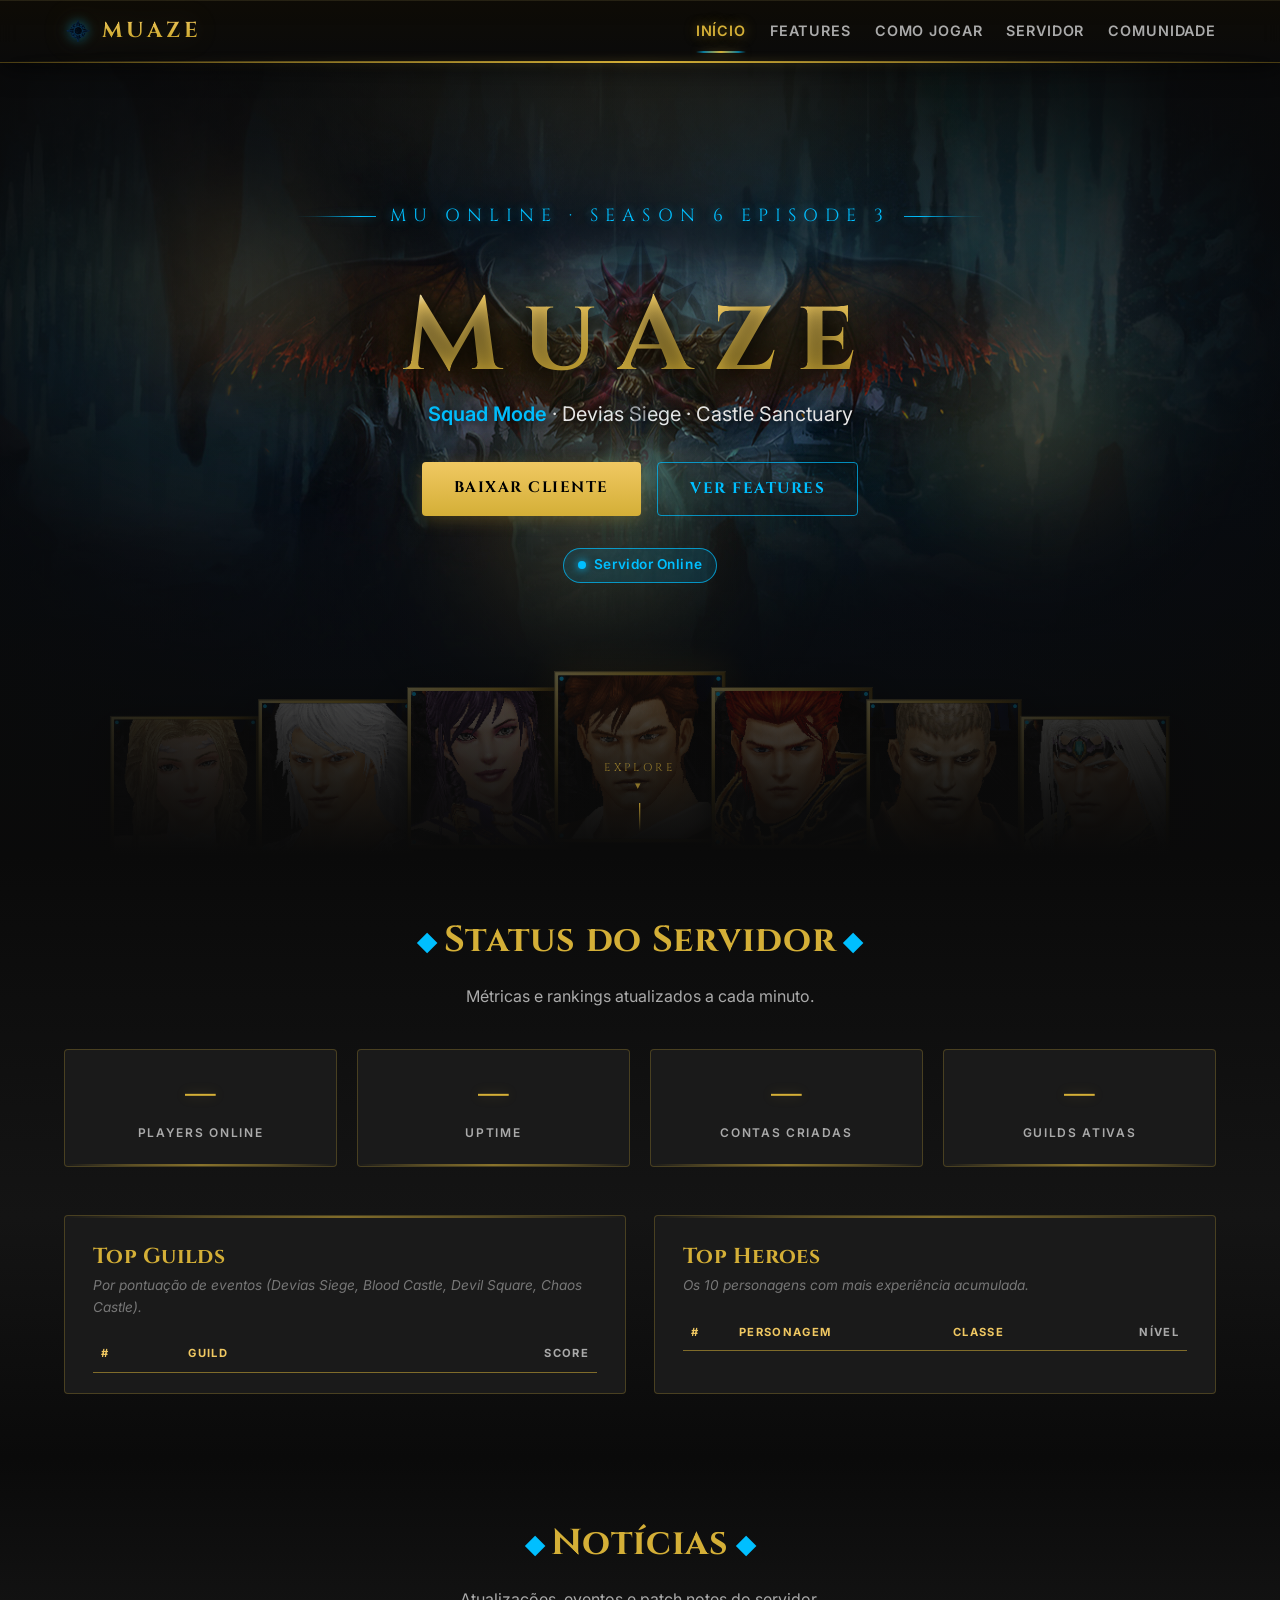
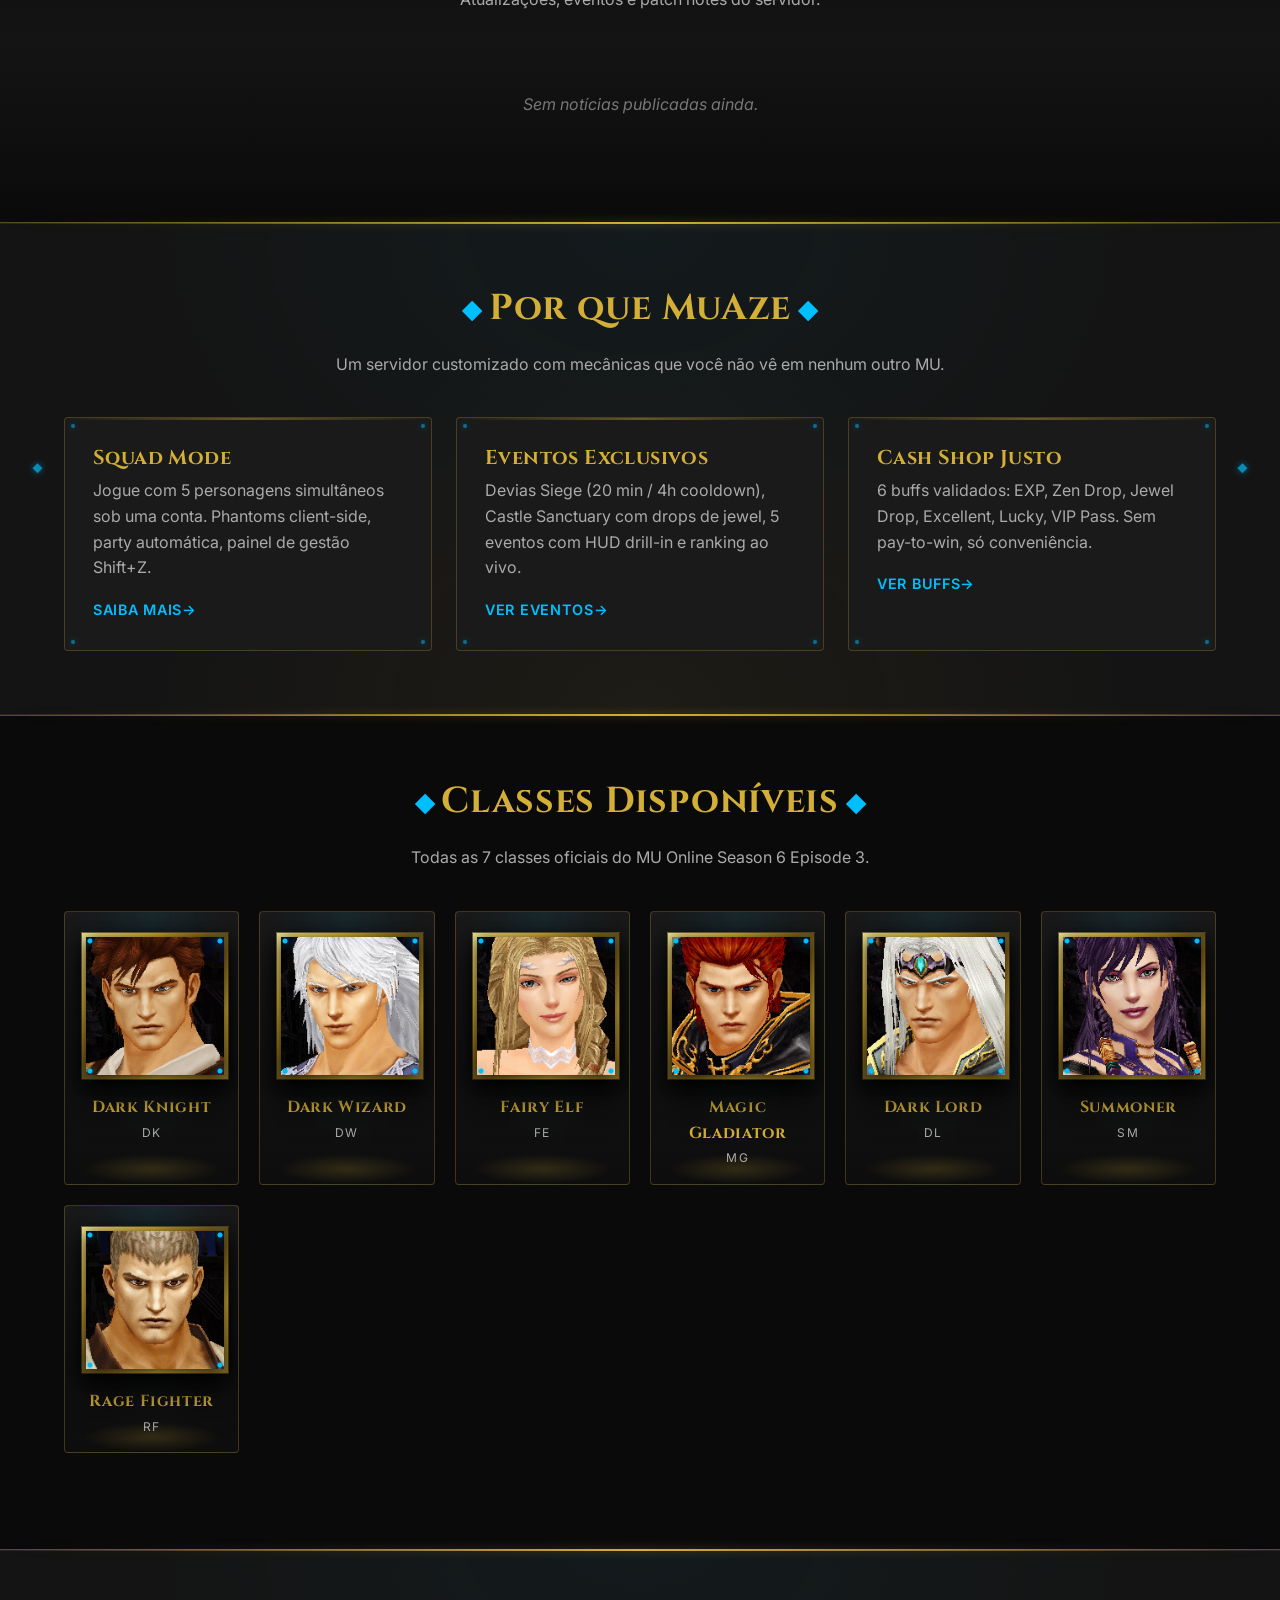
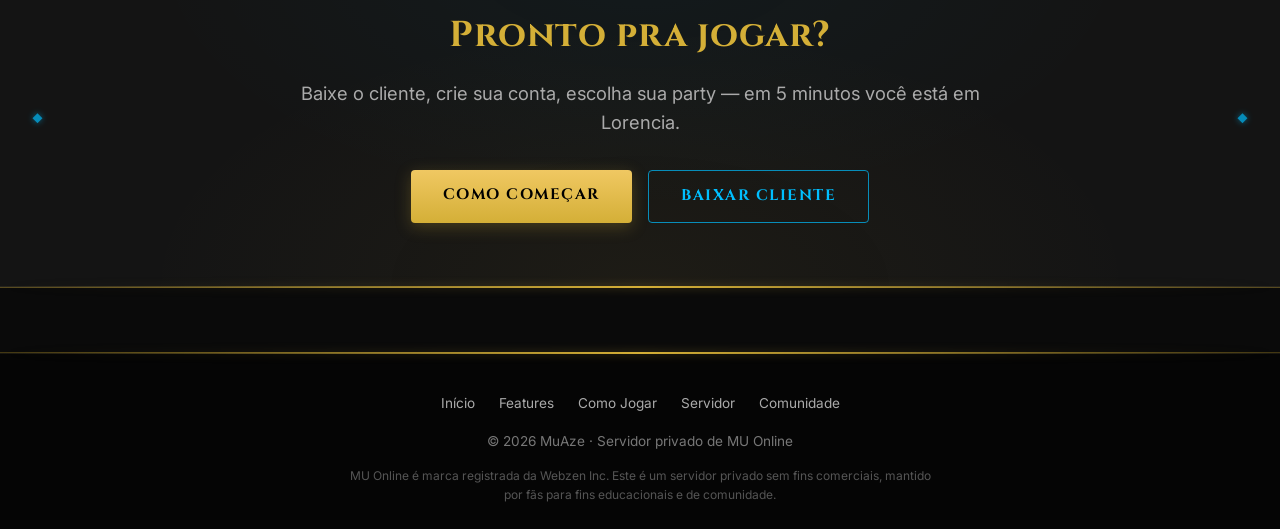
==== index.html @ 272d0f4c "feat(stats): homepage server-stats block + top-guilds + top-heroes leaderboards Adds a new section b" ====
<!DOCTYPE html>
<html lang="pt-BR">
<head>
    <meta charset="UTF-8">
    <meta name="viewport" content="width=device-width, initial-scale=1.0">
    <title>MuAze — Custom MU Online Server</title>
    <meta name="description" content="MuAze é um servidor MU Online Season 6 Episode 3 com Squad Mode, Devias Siege, Castle Sanctuary e eventos exclusivos.">
    <link rel="preconnect" href="https://fonts.googleapis.com">
    <link rel="preconnect" href="https://fonts.gstatic.com" crossorigin>
    <link href="https://fonts.googleapis.com/css2?family=Cinzel:wght@400;700&family=Inter:wght@400;600;700&display=swap" rel="stylesheet">
    <link rel="stylesheet" href="assets/css/main.css">
    <link rel="icon" type="image/gif" href="assets/img/class-dk.gif">
</head>
<body>

<header class="site-header">
    <div class="container">
        <a href="index.html" class="brand">
            <img src="assets/img/mu/logo.png" alt="" class="brand-emblem" aria-hidden="true">
            <span data-content="site.brand">MuAze</span>
        </a>
        <nav><ul class="nav">
            <li><a href="index.html" class="active">Início</a></li>
            <li><a href="features.html">Features</a></li>
            <li><a href="how-to-play.html">Como Jogar</a></li>
            <li><a href="server-info.html">Servidor</a></li>
            <li><a href="community.html">Comunidade</a></li>
        </ul></nav>
    </div>
</header>

<section class="hero">
    <div class="hero-fog" aria-hidden="true"></div>
    <div class="hero-vignette" aria-hidden="true"></div>
    <div class="hero-rays" aria-hidden="true"></div>
    <div class="hero-orbs" aria-hidden="true">
        <span class="gold"></span>
        <span class="gold"></span>
        <span class="gold"></span>
        <span class="cyan"></span>
    </div>
    <div class="hero-embers" aria-hidden="true">
        <span></span><span></span><span></span><span></span><span></span><span></span>
        <span></span><span></span><span></span><span></span><span></span><span></span>
    </div>
    <div class="hero-lineup" aria-hidden="true">
        <div class="portrait"><img src="assets/img/class-elf.gif" alt=""></div>
        <div class="portrait"><img src="assets/img/class-dw.gif" alt=""></div>
        <div class="portrait"><img src="assets/img/class-sm.gif" alt=""></div>
        <div class="portrait"><img src="assets/img/class-dk.gif" alt=""></div>
        <div class="portrait"><img src="assets/img/class-mg.gif" alt=""></div>
        <div class="portrait"><img src="assets/img/class-rf.gif" alt=""></div>
        <div class="portrait"><img src="assets/img/class-dl.gif" alt=""></div>
    </div>
    <div class="hero-inner">
        <p class="hero-sub" data-content="hero.subtitle">MU Online · Season 6 Episode 3</p>
        <div class="hero-title-stack">
            <img class="hero-emblem" src="assets/img/mu/logo.png" alt="" aria-hidden="true">
            <h1 class="hero-logo" aria-label="MuAze">
                <span>M</span><span>u</span><span>A</span><span>z</span><span>e</span>
            </h1>
        </div>
        <p class="tagline" data-content-html="hero.tagline">
            <strong>Squad Mode</strong> · Devias Siege · Castle Sanctuary
        </p>
        <div class="btn-row">
            <a class="btn" data-content="hero.ctaPrimary" data-content-attr="href:site.downloadUrl" href="#">Baixar Cliente</a>
            <a href="features.html" class="btn btn-secondary" data-content="hero.ctaSecondary">Ver Features</a>
        </div>
        <p class="mt-2"><span class="status" data-content="site.serverStatusLabel">Servidor Online</span></p>
    </div>
    <div class="hero-scroll-cue" aria-hidden="true"><span data-content="hero.scrollCue">Explore</span><br>▾</div>
</section>

<section class="stats-section" aria-labelledby="stats-heading">
    <div class="container">
        <div class="section-header">
            <h2 id="stats-heading">Status do Servidor</h2>
            <p>M&eacute;tricas e rankings atualizados a cada minuto.</p>
        </div>
        <div class="stats-grid" aria-live="polite">
            <div class="stat-card">
                <div class="stat-value" id="stat-players">&mdash;</div>
                <div class="stat-label">Players Online</div>
            </div>
            <div class="stat-card">
                <div class="stat-value" id="stat-uptime">&mdash;</div>
                <div class="stat-label">Uptime</div>
            </div>
            <div class="stat-card">
                <div class="stat-value" id="stat-accounts">&mdash;</div>
                <div class="stat-label">Contas Criadas</div>
            </div>
            <div class="stat-card">
                <div class="stat-value" id="stat-guilds">&mdash;</div>
                <div class="stat-label">Guilds Ativas</div>
            </div>
        </div>
        <div class="rankings-grid">
            <article class="ranking-card">
                <h3>Top Guilds</h3>
                <p class="ranking-subhead">Por pontua&ccedil;&atilde;o de eventos (Devias Siege, Blood Castle, Devil Square, Chaos Castle).</p>
                <table class="ranking-table" id="ranking-guilds">
                    <thead><tr><th>#</th><th>Guild</th><th class="ranking-num">Score</th></tr></thead>
                    <tbody></tbody>
                </table>
            </article>
            <article class="ranking-card">
                <h3>Top Heroes</h3>
                <p class="ranking-subhead">Os 10 personagens com mais experi&ecirc;ncia acumulada.</p>
                <table class="ranking-table" id="ranking-players">
                    <thead><tr><th>#</th><th>Personagem</th><th>Classe</th><th class="ranking-num">N&iacute;vel</th></tr></thead>
                    <tbody></tbody>
                </table>
            </article>
        </div>
    </div>
</section>

<section class="news-section" aria-labelledby="news-heading">
    <div class="container">
        <div class="section-header">
            <h2 id="news-heading">Notícias</h2>
            <p>Atualizações, eventos e patch notes do servidor.</p>
        </div>
        <div class="news-grid" id="news-grid" data-empty-state="Sem notícias publicadas ainda."></div>
    </div>
</section>

<section class="alt">
    <div class="container">
        <div class="section-header">
            <h2 data-content="home.whyHeader">Por que MuAze</h2>
            <p data-content="home.whySubtext">Um servidor customizado com mecânicas que você não vê em nenhum outro MU.</p>
        </div>
        <div class="grid grid-3" data-content-list="home.whyCards">

            <article class="card" data-content-template>
                <h3 data-content-item="title">Squad Mode</h3>
                <p data-content-item="body">Jogue com 5 personagens simultâneos sob uma conta.</p>
                <a class="card-link" data-content-item="linkText" data-content-item-attr="href:linkUrl" href="#">Saiba mais</a>
            </article>

        </div>
    </div>
</section>

<section>
    <div class="container">
        <div class="section-header">
            <h2 data-content="home.classesHeader">Classes Disponíveis</h2>
            <p data-content="home.classesSubtext">Todas as 7 classes oficiais do MU Online Season 6 Episode 3.</p>
        </div>
        <div class="class-grid" data-content-list="home.classes">
            <div class="class-card" data-content-template>
                <div class="portrait"><img data-content-item-attr="src:imgSrc;alt:name" src="assets/img/class-dk.gif" alt="Dark Knight"></div>
                <p class="class-name" data-content-item="name">Dark Knight</p>
                <p class="class-short" data-content-item="short">DK</p>
            </div>
        </div>
    </div>
</section>

<section class="alt">
    <div class="container text-center">
        <h2 data-content="home.ctaHeader">Pronto pra jogar?</h2>
        <p class="lede" data-content="home.ctaSubtext">Baixe o cliente, crie sua conta, escolha sua party — em 5 minutos você está em Lorencia.</p>
        <div class="btn-row">
            <a href="how-to-play.html" class="btn" data-content="home.ctaPrimary">Como Começar</a>
            <a class="btn btn-secondary" data-content="home.ctaSecondary" data-content-attr="href:site.downloadUrl" href="#">Baixar Cliente</a>
        </div>
    </div>
</section>

<footer class="site-footer">
    <div class="container">
        <div class="footer-links">
            <a href="index.html">Início</a>
            <a href="features.html">Features</a>
            <a href="how-to-play.html">Como Jogar</a>
            <a href="server-info.html">Servidor</a>
            <a href="community.html">Comunidade</a>
        </div>
        <p data-content="site.footerCopyright">© 2026 MuAze · Servidor privado de MU Online</p>
        <p class="disclaimer" data-content="site.footerDisclaimer">
            MU Online é marca registrada da Webzen Inc. Este é um servidor privado sem fins comerciais,
            mantido por fãs para fins educacionais e de comunidade.
        </p>
    </div>
</footer>

<div class="news-modal" id="news-modal" hidden role="dialog" aria-modal="true" aria-labelledby="news-modal-title">
    <div class="news-modal-backdrop"></div>
    <article class="news-modal-content">
        <button type="button" class="news-modal-close" aria-label="Fechar">&times;</button>
        <header>
            <span class="news-cat-badge"></span>
            <h3 id="news-modal-title"></h3>
            <time></time>
        </header>
        <div class="news-modal-body"></div>
    </article>
</div>

<script src="assets/js/main.js" defer></script>

</body>
</html>
---- assets/css/main.css ----
/* ====================================================================
   MuAze Landing Page
   Dark theme inspired by in-game HUD (gold + cyan + near-black).
   ==================================================================== */

:root {
    --bg:          #0a0a0a;
    --bg-elev:     #141414;
    --bg-card:     #1a1a1a;
    --gold:        #d4af37;
    --gold-bright: #f0c862;
    --gold-dim:    rgba(212, 175, 55, 0.6);
    --cyan:        #00bfff;
    --cyan-dim:    rgba(0, 191, 255, 0.7);
    --text:        #e8e8e8;
    --text-dim:    #aaa;
    --muted:       #777;
    --border:      rgba(212, 175, 55, 0.25);
    --border-hi:   rgba(212, 175, 55, 0.55);
    --shadow-md:   0 4px 16px rgba(0, 0, 0, 0.6);
    --shadow-lg:   0 8px 32px rgba(0, 0, 0, 0.8);
    --radius:      4px;
    --max-w:       1200px;
}

* { box-sizing: border-box; }

html, body {
    margin: 0;
    padding: 0;
    background: var(--bg);
    color: var(--text);
    font-family: 'Inter', -apple-system, BlinkMacSystemFont, 'Segoe UI', sans-serif;
    font-size: 16px;
    line-height: 1.6;
    -webkit-font-smoothing: antialiased;
    text-rendering: optimizeLegibility;
}

h1, h2, h3, h4 {
    font-family: 'Cinzel', 'Trajan Pro', Georgia, serif;
    font-weight: 700;
    line-height: 1.2;
    margin: 0 0 0.6em;
    color: var(--gold);
    letter-spacing: 0.02em;
}

h1 { font-size: clamp(2rem, 5vw, 3.5rem); }
h2 { font-size: clamp(1.5rem, 3.5vw, 2.25rem); }
h3 { font-size: 1.25rem; }

p { margin: 0 0 1em; }

a {
    color: var(--cyan);
    text-decoration: none;
    transition: color 0.15s ease;
}
a:hover { color: var(--gold); }

img { max-width: 100%; height: auto; display: block; }

.container {
    max-width: var(--max-w);
    margin: 0 auto;
    padding: 0 1.5rem;
}

/* ====================================================================
   Header / Nav
   ==================================================================== */

.site-header {
    position: sticky;
    top: 0;
    z-index: 50;
    background: linear-gradient(180deg,
        rgba(15, 12, 6, 0.92) 0%,
        rgba(10, 10, 10, 0.88) 100%);
    backdrop-filter: blur(10px) saturate(140%);
    -webkit-backdrop-filter: blur(10px) saturate(140%);
    border-bottom: 1px solid rgba(212, 175, 55, 0.3);
    box-shadow:
        inset 0 1px 0 rgba(255, 230, 150, 0.10),
        0 6px 24px rgba(0, 0, 0, 0.55);
}

/* Gold gradient line at bottom edge (matches footer + section.alt treatment) */
.site-header::after {
    content: '';
    position: absolute;
    bottom: -1px;
    left: 0;
    right: 0;
    height: 2px;
    background: linear-gradient(90deg,
        transparent 0%,
        rgba(212, 175, 55, 0.25) 15%,
        var(--gold) 50%,
        rgba(212, 175, 55, 0.25) 85%,
        transparent 100%);
    filter: drop-shadow(0 0 4px rgba(212, 175, 55, 0.5));
    pointer-events: none;
}

.site-header .container {
    display: flex;
    align-items: center;
    justify-content: space-between;
    padding-top: 0.85rem;
    padding-bottom: 0.85rem;
    gap: 1.5rem;
}

.brand {
    display: flex;
    align-items: center;
    gap: 0.6rem;
    font-family: 'Cinzel', serif;
    font-weight: 700;
    font-size: 1.35rem;
    letter-spacing: 0.18em;
    text-transform: uppercase;
    background: linear-gradient(180deg, var(--gold-bright) 0%, var(--gold) 60%, #a37a1d 100%);
    -webkit-background-clip: text;
    background-clip: text;
    color: transparent;
    -webkit-text-fill-color: transparent;
    filter: drop-shadow(0 0 14px rgba(212, 175, 55, 0.18));
    animation: brandBreath 4.2s ease-in-out infinite;
    transition: filter 0.25s ease, letter-spacing 0.25s ease;
}

.brand:hover {
    letter-spacing: 0.2em;
    filter: drop-shadow(0 0 22px rgba(212, 175, 55, 0.55));
}

@keyframes brandBreath {
    0%, 100% { filter: drop-shadow(0 0 14px rgba(212, 175, 55, 0.18)); }
    50%      { filter: drop-shadow(0 0 22px rgba(212, 175, 55, 0.45)); }
}

.brand-emblem {
    width: 28px;
    height: 28px;
    filter: drop-shadow(0 0 6px rgba(0, 191, 255, 0.55));
    animation: brandEmblemPulse 3.2s ease-in-out infinite;
    transition: transform 0.25s ease, filter 0.25s ease;
}

.brand:hover .brand-emblem {
    transform: rotate(45deg);
    filter: drop-shadow(0 0 12px rgba(0, 191, 255, 0.9));
}

@keyframes brandEmblemPulse {
    0%, 100% { filter: drop-shadow(0 0  6px rgba(0, 191, 255, 0.45)); transform: scale(1); }
    50%      { filter: drop-shadow(0 0 14px rgba(0, 191, 255, 0.95));  transform: scale(1.08); }
}

@media (prefers-reduced-motion: reduce) {
    .brand,
    .brand-emblem { animation: none; }
}

.nav {
    display: flex;
    gap: 1.5rem;
    align-items: center;
    list-style: none;
    margin: 0;
    padding: 0;
}

.nav a {
    position: relative;
    color: var(--text-dim);
    font-size: 0.9rem;
    font-weight: 600;
    text-transform: uppercase;
    letter-spacing: 0.06em;
    padding: 0.4rem 0;
    transition:
        color 0.22s ease,
        text-shadow 0.22s ease,
        letter-spacing 0.22s ease;
}

.nav a::after {
    content: '';
    position: absolute;
    bottom: -0.45rem;
    left: 50%;
    right: 50%;
    height: 2px;
    background: linear-gradient(90deg, transparent, var(--gold), transparent);
    opacity: 0;
    transition: left 0.3s ease, right 0.3s ease, opacity 0.3s ease;
}

.nav a:hover {
    color: var(--gold);
    text-shadow: 0 0 10px rgba(212, 175, 55, 0.45);
    letter-spacing: 0.08em;
}

.nav a:hover::after {
    left: 0;
    right: 0;
    opacity: 0.7;
}

.nav a.active {
    color: var(--gold);
    text-shadow: 0 0 12px rgba(212, 175, 55, 0.5);
}

.nav a.active::after {
    left: 0;
    right: 0;
    opacity: 1;
    background: linear-gradient(90deg,
        transparent 0%,
        rgba(0, 191, 255, 0.6) 15%,
        var(--gold) 50%,
        rgba(0, 191, 255, 0.6) 85%,
        transparent 100%);
    filter: drop-shadow(0 0 5px rgba(212, 175, 55, 0.5));
}

/* ====================================================================
   Hero
   ==================================================================== */

.hero {
    position: relative;
    min-height: 88vh;
    display: flex;
    align-items: center;
    justify-content: center;
    text-align: center;
    overflow: hidden;
    padding: 5rem 1.5rem 8rem;
}

.hero::before {
    content: '';
    position: absolute;
    inset: 0;
    background-image: url('../img/hero-bg.jpg');
    background-size: cover;
    background-position: center 30%;
    filter: brightness(0.7) saturate(1.35) contrast(1.05);
    transform: scale(1.04);
    z-index: 0;
    animation: heroZoom 30s ease-in-out infinite alternate;
}

@keyframes heroZoom {
    from { transform: scale(1.04); }
    to   { transform: scale(1.10); }
}

.hero::after {
    content: '';
    position: absolute;
    inset: 0;
    background:
        radial-gradient(ellipse at 50% 45%, transparent 0%, rgba(10, 10, 10, 0.35) 55%, rgba(10, 10, 10, 0.85) 95%),
        linear-gradient(180deg,
            rgba(10, 10, 10, 0.55) 0%,
            rgba(10, 10, 10, 0.10) 35%,
            rgba(10, 10, 10, 0.10) 55%,
            rgba(10, 10, 10, 0.75) 88%,
            var(--bg) 100%);
    z-index: 1;
}

.hero-fog {
    position: absolute;
    inset: -10%;
    background-image: url('../img/fog.png');
    background-size: cover;
    background-position: center;
    opacity: 0.18;
    mix-blend-mode: screen;
    z-index: 1;
    pointer-events: none;
    animation: fogDrift 60s linear infinite;
}

.hero-rays {
    position: absolute;
    inset: 0;
    background:
        radial-gradient(ellipse 70% 50% at 50% -10%, rgba(212, 175, 55, 0.18) 0%, transparent 60%),
        radial-gradient(ellipse 40% 30% at 50% 0%,    rgba(255, 230, 150, 0.12) 0%, transparent 70%);
    pointer-events: none;
    z-index: 1;
    animation: raysPulse 8s ease-in-out infinite;
}

@keyframes raysPulse {
    0%, 100% { opacity: 0.55; }
    50%      { opacity: 1; }
}

/* ----- Vignette breathing (edges darken/lighten subtly) ----- */

.hero-vignette {
    position: absolute;
    inset: 0;
    pointer-events: none;
    z-index: 1;
    background:
        radial-gradient(ellipse 100% 100% at center,
            transparent 35%,
            rgba(0, 0, 0, 0.25) 70%,
            rgba(0, 0, 0, 0.55) 100%);
    animation: vignetteBreath 6s ease-in-out infinite;
}

@keyframes vignetteBreath {
    0%, 100% { opacity: 0.7; }
    50%      { opacity: 1.0; }
}

/* ----- Floating glow orbs (replaces directional beam sweep) ----- */

.hero-orbs {
    position: absolute;
    inset: 0;
    pointer-events: none;
    z-index: 1;
    overflow: hidden;
}

.hero-orbs span {
    position: absolute;
    border-radius: 50%;
    filter: blur(48px);
    mix-blend-mode: screen;
    animation: orbDrift ease-in-out infinite;
}

.hero-orbs span.gold {
    background: radial-gradient(circle,
        rgba(255, 215, 130, 0.30) 0%,
        rgba(212, 175, 55, 0.10) 45%,
        transparent 75%);
}

.hero-orbs span.cyan {
    background: radial-gradient(circle,
        rgba(120, 220, 255, 0.22) 0%,
        rgba(0, 191, 255, 0.07) 45%,
        transparent 75%);
}

.hero-orbs span:nth-child(1) { top:  8%; left:  6%; width: 320px; height: 320px; animation-duration: 22s; animation-delay: 0s;   }
.hero-orbs span:nth-child(2) { top: 28%; right: 8%; width: 280px; height: 280px; animation-duration: 26s; animation-delay: -8s; }
.hero-orbs span:nth-child(3) { bottom: 18%; left: 32%; width: 360px; height: 360px; animation-duration: 30s; animation-delay: -14s; }
.hero-orbs span:nth-child(4) { top:   4%; left:  55%; width: 220px; height: 220px; animation-duration: 24s; animation-delay: -4s;  }

@keyframes orbDrift {
    0%, 100% { transform: translate(0, 0)         scale(1);   opacity: 0.75; }
    25%      { transform: translate(40px, -25px)  scale(1.08); opacity: 1;    }
    50%      { transform: translate(20px,  30px)  scale(0.92); opacity: 0.6;  }
    75%      { transform: translate(-30px, 10px)  scale(1.05); opacity: 0.85; }
}

/* ----- Rising golden embers ----- */

.hero-embers {
    position: absolute;
    inset: 0;
    pointer-events: none;
    z-index: 1;
    overflow: hidden;
}

.hero-embers span {
    position: absolute;
    bottom: -12px;
    width: 5px;
    height: 5px;
    border-radius: 50%;
    background: radial-gradient(circle, #ffe6a0 0%, rgba(212, 175, 55, 0.6) 45%, transparent 75%);
    filter: blur(0.8px);
    box-shadow: 0 0 6px rgba(255, 215, 130, 0.5);
    animation: emberRise linear infinite;
}

.hero-embers span:nth-child(1)  { left:  6%; width: 4px; height: 4px; animation-duration: 14s; animation-delay: 0s;    }
.hero-embers span:nth-child(2)  { left: 14%; width: 6px; height: 6px; animation-duration: 11s; animation-delay: 3s;    }
.hero-embers span:nth-child(3)  { left: 23%; width: 3px; height: 3px; animation-duration: 16s; animation-delay: 6s;    }
.hero-embers span:nth-child(4)  { left: 32%; width: 5px; height: 5px; animation-duration: 13s; animation-delay: 1.5s;  }
.hero-embers span:nth-child(5)  { left: 41%; width: 4px; height: 4px; animation-duration: 17s; animation-delay: 4s;    }
.hero-embers span:nth-child(6)  { left: 50%; width: 6px; height: 6px; animation-duration: 12s; animation-delay: 7s;    }
.hero-embers span:nth-child(7)  { left: 58%; width: 4px; height: 4px; animation-duration: 15s; animation-delay: 2s;    }
.hero-embers span:nth-child(8)  { left: 67%; width: 5px; height: 5px; animation-duration: 14s; animation-delay: 5.5s;  }
.hero-embers span:nth-child(9)  { left: 76%; width: 3px; height: 3px; animation-duration: 13s; animation-delay: 8s;    }
.hero-embers span:nth-child(10) { left: 85%; width: 5px; height: 5px; animation-duration: 16s; animation-delay: 0.5s;  }
.hero-embers span:nth-child(11) { left: 92%; width: 4px; height: 4px; animation-duration: 15s; animation-delay: 6.5s;  }
.hero-embers span:nth-child(12) { left: 97%; width: 3px; height: 3px; animation-duration: 18s; animation-delay: 3.5s;  }

@keyframes emberRise {
    0%   { transform: translateY(0) translateX(0)    scale(0.5); opacity: 0; }
    8%   { opacity: 1; }
    50%  { transform: translateY(-55vh) translateX(8px)  scale(1); }
    92%  { opacity: 0.4; }
    100% { transform: translateY(-105vh) translateX(-6px) scale(0.3); opacity: 0; }
}

@media (prefers-reduced-motion: reduce) {
    .hero-vignette,
    .hero-orbs span,
    .hero-embers span { animation: none; }
    .hero-embers { display: none; }
}

@media (prefers-reduced-motion: reduce) {
    .hero-rays { animation: none; }
}

.hero-scroll-cue {
    position: absolute;
    bottom: 1.5rem;
    left: 50%;
    transform: translateX(-50%);
    z-index: 3;
    color: var(--gold-dim);
    font-family: 'Cinzel', serif;
    font-size: 0.7rem;
    letter-spacing: 0.3em;
    text-transform: uppercase;
    text-align: center;
    pointer-events: none;
    animation: scrollCueBob 2.4s ease-in-out infinite;
}

.hero-scroll-cue::after {
    content: '';
    display: block;
    width: 1px;
    height: 28px;
    margin: 0.5rem auto 0;
    background: linear-gradient(180deg, var(--gold), transparent);
}

@keyframes scrollCueBob {
    0%, 100% { transform: translateX(-50%) translateY(0);    opacity: 0.75; }
    50%      { transform: translateX(-50%) translateY(6px);  opacity: 1; }
}

@keyframes fogDrift {
    0%   { transform: translateX(-3%) translateY(0); }
    50%  { transform: translateX(3%)  translateY(-2%); }
    100% { transform: translateX(-3%) translateY(0); }
}

@media (prefers-reduced-motion: reduce) {
    .hero-fog { animation: none; }
}

/* ----- Character lineup behind hero text ----- */

.hero-lineup {
    position: absolute;
    left: 0;
    right: 0;
    bottom: 0;
    height: 60%;
    display: flex;
    justify-content: center;
    align-items: flex-end;
    gap: clamp(-2.5rem, -2vw, 0rem);
    pointer-events: none;
    z-index: 1;
    padding: 0 1rem;
}

.hero-lineup .portrait {
    position: relative;
    width: clamp(110px, 18vh, 180px);
    height: clamp(110px, 18vh, 180px);
    padding: 4px;
    background:
        linear-gradient(135deg,
            #fbe48f 0%,
            #d4af37 28%,
            #6e4f12 50%,
            #d4af37 72%,
            #8a651a 100%);
    box-shadow:
        inset 0 0 0 1px rgba(0, 0, 0, 0.55),
        inset 0 1px 0 rgba(255, 230, 150, 0.4),
        0 12px 28px rgba(0, 0, 0, 0.95),
        0 22px 40px rgba(0, 0, 0, 0.6);
    opacity: 0.96;
    transform-origin: bottom center;
    animation: heroFloat 5s ease-in-out infinite;
    margin: 0 -0.4vw;
}

.hero-lineup .portrait::before {
    content: '';
    position: absolute;
    inset: 4px;
    background:
        radial-gradient(ellipse at 50% 0%, rgba(0, 191, 255, 0.08) 0%, transparent 55%),
        linear-gradient(180deg, #1a1a1a 0%, #050505 100%);
    box-shadow: inset 0 0 14px rgba(0, 0, 0, 0.8);
    z-index: 0;
}

.hero-lineup .portrait::after {
    content: '';
    position: absolute;
    inset: 0;
    pointer-events: none;
    z-index: 2;
    background:
        radial-gradient(circle at 7px 7px,                                  #00bfff 1.5px, transparent 2.4px),
        radial-gradient(circle at calc(100% - 7px) 7px,                     #00bfff 1.5px, transparent 2.4px),
        radial-gradient(circle at 7px calc(100% - 7px),                     #00bfff 1.5px, transparent 2.4px),
        radial-gradient(circle at calc(100% - 7px) calc(100% - 7px),        #00bfff 1.5px, transparent 2.4px);
    filter: drop-shadow(0 0 4px rgba(0, 191, 255, 0.8));
}

.hero-lineup .portrait img {
    position: relative;
    z-index: 1;
    width: 100%;
    height: 100%;
    object-fit: contain;
    image-rendering: -webkit-optimize-contrast;
}

/* Default state: portrait sits in final spot. CSS vars per-position. */
.hero-lineup .portrait {
    --y:        0px;
    --s:        1;
    --slide-x:  0;
    --float-delay: 0s;
    transform: translate(0, var(--y)) scale(var(--s));
    /* Two animations stacked: one-shot entrance + infinite float. They use
       different properties (transform vs translate) so they compose. */
    animation:
        heroEntrance 0.9s cubic-bezier(0.16, 0.84, 0.44, 1) backwards,
        heroFloat    5s ease-in-out var(--float-delay) infinite;
}

@keyframes heroEntrance {
    0%   { opacity: 0; transform: translate(var(--slide-x), calc(var(--y) - 30px)) scale(calc(var(--s) * 0.6));  filter: blur(8px); }
    60%  { opacity: 1; filter: blur(0); }
    100% { opacity: var(--final-opacity, 0.95); transform: translate(0, var(--y)) scale(var(--s)); filter: blur(0); }
}

/* Center-out cascade: middle pops first, then pairs cascade outward. */
.hero-lineup .portrait:nth-child(1) { --y: 10px;  --s: 0.92; --slide-x: -60vw;  animation-delay: 0.45s, 0s;   --float-delay: 0s;   }
.hero-lineup .portrait:nth-child(2) { --y: 0;     --s: 0.96; --slide-x: -35vw;  animation-delay: 0.30s, 0s;   --float-delay: 0.4s; }
.hero-lineup .portrait:nth-child(3) { --y: -6px;  --s: 1.00; --slide-x: -15vw;  animation-delay: 0.15s, 0s;   --float-delay: 0.8s; }
.hero-lineup .portrait:nth-child(4) { --y: -12px; --s: 1.06; --slide-x: 0;      --final-opacity: 1; animation-delay: 0s, 0s;  --float-delay: 1.2s; box-shadow: inset 0 0 0 1px rgba(0,0,0,0.55), inset 0 1px 0 rgba(255,230,150,0.5), 0 12px 28px rgba(0,0,0,0.95), 0 0 30px rgba(212,175,55,0.3); }
.hero-lineup .portrait:nth-child(5) { --y: -6px;  --s: 1.00; --slide-x:  15vw;  animation-delay: 0.15s, 0s;   --float-delay: 1.6s; }
.hero-lineup .portrait:nth-child(6) { --y: 0;     --s: 0.96; --slide-x:  35vw;  animation-delay: 0.30s, 0s;   --float-delay: 2.0s; }
.hero-lineup .portrait:nth-child(7) { --y: 10px;  --s: 0.92; --slide-x:  60vw;  animation-delay: 0.45s, 0s;   --float-delay: 2.4s; }

@keyframes heroFloat {
    0%, 100% { translate: 0 0; }
    50%      { translate: 0 -8px; }
}

@media (prefers-reduced-motion: reduce) {
    .hero-lineup img { animation: none; }
}

.hero-inner {
    position: relative;
    z-index: 2;
    max-width: 800px;
    margin-bottom: clamp(2rem, 8vh, 6rem);
}

/* Title stack: socket (dark backdrop) + emblem (animated) + title (text) */
.hero-title-stack {
    position: relative;
    display: inline-block;
    margin: clamp(20px, 4vh, 50px) auto 0.5rem;
}

/* Logo emblem: dim watermark behind the title MuAze. Rotates around its
   own center axis very slowly — like an idling wheel, motion barely felt. */
.hero-emblem {
    position: absolute;
    left: 50%;
    top: 50%;
    transform: translate(-50%, -50%);
    width: clamp(220px, 19vw, 340px);
    height: auto;
    z-index: 0;
    pointer-events: none;
    opacity: 0.35;
    transform-origin: 50% 50%;
    filter:
        brightness(0.65) saturate(0.8)
        drop-shadow(0 0 16px rgba(0, 191, 255, 0.3));
    animation:
        emblemFadeIn 1.2s ease-out backwards,
        emblemSpin   90s linear infinite,
        emblemDrift  22s ease-in-out infinite;
}

@keyframes emblemFadeIn {
    from { opacity: 0;    }
    to   { opacity: 0.35; }
}

/* Slow continuous rotation around the emblem's own axis. */
@keyframes emblemSpin {
    from { rotate: 0deg;   }
    to   { rotate: 360deg; }
}

/* Drift path: a figure-8-ish loop visiting all four quadrants around the
   anchor. Modern translate property composes with the transform:translate(-50%,-50%)
   used for centering, so the emblem's center remains the rotation pivot
   while the whole element drifts. */
@keyframes emblemDrift {
    0%   { translate:    0px    0px; }
    14%  { translate:   95px  -55px; }
    28%  { translate:   60px   45px; }
    42%  { translate:  -45px   70px; }
    56%  { translate: -100px   -5px; }
    70%  { translate:  -70px  -60px; }
    84%  { translate:   50px  -80px; }
    100% { translate:    0px    0px; }
}

@media (prefers-reduced-motion: reduce) {
    .hero-emblem { animation: emblemFadeIn 1s ease-out forwards; }
}

@keyframes emblemFloat {
    0%, 100% { translate: 0 0;    }
    50%      { translate: 0 -6px; }
}

@keyframes emblemGlow {
    0%, 100% {
        filter:
            drop-shadow(0 0 14px rgba(0, 191, 255, 0.45))
            drop-shadow(0 0 28px rgba(0, 191, 255, 0.20));
    }
    50% {
        filter:
            drop-shadow(0 0 24px rgba(0, 191, 255, 0.85))
            drop-shadow(0 0 50px rgba(0, 191, 255, 0.40));
    }
}

.hero h1.hero-logo {
    position: relative;
    z-index: 2;
    font-size: clamp(3rem, 9vw, 6.5rem);
    letter-spacing: 0.2em;
    margin: 0;
    line-height: 1;
    filter:
        drop-shadow(0 4px 18px rgba(0, 0, 0, 0.9))
        drop-shadow(0 0 18px rgba(212, 175, 55, 0.25));
    /* Forge fires after emblem fade-in settles (entry ends ~1.8s). */
    animation: heroLogoForge 1.4s cubic-bezier(0.22, 0.7, 0.32, 1) 1.6s backwards;
}

.hero h1.hero-logo span {
    display: inline-block;
    background: linear-gradient(165deg,
        #8a651a 0%,
        #d4af37 22%,
        #fff0b8 48%,
        #ffd76b 52%,
        #d4af37 78%,
        #5a3f10 100%);
    background-size: 240% 240%;
    background-position: 0% 100%;
    -webkit-background-clip: text;
    background-clip: text;
    color: transparent;
    -webkit-text-fill-color: transparent;
    /* Per-letter gleam: a bright band sweeps through each letter in a wave.
       Stagger keeps a subtle traveling shimmer without making letters move. */
    animation: heroLetterGleam 8s ease-in-out infinite;
}

/* Gleam per-letter: delayed until after the title has settled from forge. */
.hero h1.hero-logo span:nth-child(1) { animation-delay: 3.2s; }
.hero h1.hero-logo span:nth-child(2) { animation-delay: 3.4s; }
.hero h1.hero-logo span:nth-child(3) { animation-delay: 3.6s; }
.hero h1.hero-logo span:nth-child(4) { animation-delay: 3.8s; }
.hero h1.hero-logo span:nth-child(5) { animation-delay: 4.0s; }

@keyframes heroLetterGleam {
    0%, 100% { background-position: 0% 100%; }
    50%      { background-position: 100% 0%; }
}

/* Forge: gentle reveal + light tremor that settles. No white flash. */
@keyframes heroLogoForge {
    0%   { opacity: 0; transform: scale(0.96);
           filter: drop-shadow(0 0 0 transparent); }

    /* Reveal: subtle gold halo grows in */
    10%  { opacity: 1; transform: scale(1.02);
           filter: drop-shadow(0 4px 18px rgba(0, 0, 0, 0.9))
                   drop-shadow(0 0 26px rgba(212, 175, 55, 0.55)); }

    /* Light damped tremor — half the amplitude, half the keyframes */
    18%  { transform: translate(-1.5px, 1px) scale(1.01); }
    28%  { transform: translate( 1.5px,-1px) scale(1.005); }
    38%  { transform: translate(-1px,  0.5px); }
    48%  { transform: translate( 0.6px, 0); }
    58%  { transform: translate(-0.3px, 0); }
    70%  { transform: translate(0, 0); }

    /* Settle into final state */
    100% { opacity: 1; transform: translate(0,0) scale(1);
           filter: drop-shadow(0 4px 18px rgba(0, 0, 0, 0.9))
                   drop-shadow(0 0 18px rgba(212, 175, 55, 0.25)); }
}

@media (prefers-reduced-motion: reduce) {
    .hero h1.hero-logo { animation: none; }
    .hero h1.hero-logo span { animation: none; }
}

.hero .hero-sub {
    position: relative;
    display: inline-flex;
    align-items: center;
    justify-content: center;
    gap: 0.9rem;
    font-family: 'Cinzel', serif;
    color: var(--cyan);
    font-size: clamp(0.9rem, 1.5vw, 1.1rem);
    letter-spacing: 0.4em;
    text-transform: uppercase;
    margin: 0 auto 1.25rem;
    text-shadow:
        0 0 8px  rgba(0, 191, 255, 0.45),
        0 0 18px rgba(0, 191, 255, 0.20);
    animation: subGlow 7.5s ease-in-out infinite;
}

.hero .hero-sub::before,
.hero .hero-sub::after {
    content: '';
    width: clamp(36px, 7vw, 80px);
    height: 1px;
    background: linear-gradient(90deg,
        transparent 0%,
        rgba(0, 191, 255, 0.15) 25%,
        var(--cyan) 80%,
        rgba(0, 191, 255, 0.85) 100%);
    filter: drop-shadow(0 0 4px rgba(0, 191, 255, 0.5));
}

.hero .hero-sub::after {
    background: linear-gradient(90deg,
        rgba(0, 191, 255, 0.85) 0%,
        var(--cyan) 20%,
        rgba(0, 191, 255, 0.15) 75%,
        transparent 100%);
}

@keyframes subGlow {
    0%, 100% {
        text-shadow:
            0 0 8px  rgba(0, 191, 255, 0.40),
            0 0 18px rgba(0, 191, 255, 0.18);
        letter-spacing: 0.40em;
    }
    50% {
        text-shadow:
            0 0 16px rgba(0, 191, 255, 0.85),
            0 0 36px rgba(0, 191, 255, 0.45),
            0 0 60px rgba(0, 191, 255, 0.20);
        letter-spacing: 0.43em;
    }
}

@media (prefers-reduced-motion: reduce) {
    .hero .hero-sub { animation: none; }
}

.hero h1 {
    margin-bottom: 0.5rem;
    text-shadow: 0 2px 24px rgba(0, 0, 0, 0.8);
}

.hero .tagline {
    color: var(--text);
    font-size: clamp(1rem, 2vw, 1.25rem);
    margin-bottom: 2rem;
    text-shadow: 0 2px 12px rgba(0, 0, 0, 0.8);
}

.hero .tagline strong { color: var(--cyan); font-weight: 600; }

/* ====================================================================
   Buttons
   ==================================================================== */

.btn {
    position: relative;
    display: inline-block;
    overflow: hidden;
    padding: 0.85rem 2rem;
    background: linear-gradient(180deg, var(--gold-bright) 0%, var(--gold) 100%);
    color: #000;
    font-family: 'Cinzel', serif;
    font-weight: 700;
    font-size: 0.95rem;
    text-transform: uppercase;
    letter-spacing: 0.1em;
    border: none;
    border-radius: var(--radius);
    cursor: pointer;
    transition: transform 0.15s ease, box-shadow 0.15s ease, filter 0.15s ease;
    box-shadow: 0 4px 16px rgba(212, 175, 55, 0.25);
}

.btn:not(.btn-secondary)::after {
    content: '';
    position: absolute;
    top: 0;
    left: -120%;
    width: 60%;
    height: 100%;
    background: linear-gradient(105deg,
        transparent 25%,
        rgba(255, 255, 255, 0.5) 50%,
        transparent 75%);
    transform: skewX(-12deg);
    animation: btnShimmer 4.5s ease-in-out 1.5s infinite;
    pointer-events: none;
}

@keyframes btnShimmer {
    0%, 100% { left: -120%; }
    35%, 65% { left: 200%; }
}

.btn:hover {
    transform: translateY(-2px);
    box-shadow: 0 6px 20px rgba(212, 175, 55, 0.4);
    filter: brightness(1.08);
    color: #000;
}

.btn-secondary {
    background: transparent;
    color: var(--cyan);
    border: 1px solid var(--cyan-dim);
    box-shadow: none;
}

.btn-secondary:hover {
    color: var(--cyan);
    background: rgba(0, 191, 255, 0.08);
    border-color: var(--cyan);
}

.btn-row {
    display: flex;
    gap: 1rem;
    justify-content: center;
    flex-wrap: wrap;
}

/* ====================================================================
   Sections / Cards
   ==================================================================== */

section {
    padding: 4rem 0;
}

section.alt {
    position: relative;
    background:
        radial-gradient(ellipse at top, rgba(0, 191, 255, 0.04) 0%, transparent 55%),
        radial-gradient(ellipse at bottom, rgba(212, 175, 55, 0.05) 0%, transparent 55%),
        var(--bg-elev);
    border-top: 1px solid rgba(212, 175, 55, 0.35);
    border-bottom: 1px solid rgba(212, 175, 55, 0.35);
    box-shadow:
        inset 0 1px 0 rgba(255, 230, 150, 0.08),
        inset 0 -1px 0 rgba(255, 230, 150, 0.08);
}

/* gold gradient edges (top & bottom of section.alt) */
section.alt::before,
section.alt::after {
    content: '';
    position: absolute;
    left: 0;
    right: 0;
    height: 2px;
    background: linear-gradient(90deg,
        transparent 0%,
        rgba(212, 175, 55, 0.25) 15%,
        var(--gold) 50%,
        rgba(212, 175, 55, 0.25) 85%,
        transparent 100%);
    pointer-events: none;
    z-index: 2;
    filter: drop-shadow(0 0 4px rgba(212, 175, 55, 0.5));
}

section.alt::before { top: -1px; }
section.alt::after  { bottom: -1px; }

/* cyan diamonds at left/right midpoints of section.alt — HUD-style */
section.alt > .container {
    position: relative;
}

section.alt > .container::before,
section.alt > .container::after {
    content: '◆';
    position: absolute;
    top: 50%;
    transform: translateY(-50%);
    color: var(--cyan);
    font-size: 0.65rem;
    text-shadow: 0 0 6px var(--cyan-dim);
    pointer-events: none;
    opacity: 0.7;
}

section.alt > .container::before { left: -0.5rem; }
section.alt > .container::after  { right: -0.5rem; }

@media (max-width: 720px) {
    section.alt > .container::before,
    section.alt > .container::after { display: none; }
}

.section-header {
    text-align: center;
    max-width: 700px;
    margin: 0 auto 2.5rem;
}

.section-header h2::before {
    content: '◆ ';
    color: var(--cyan);
    font-size: 0.7em;
    vertical-align: middle;
}

.section-header h2::after {
    content: ' ◆';
    color: var(--cyan);
    font-size: 0.7em;
    vertical-align: middle;
}

.section-header p {
    color: var(--text-dim);
}

.grid {
    display: grid;
    gap: 1.5rem;
}

.grid-3 { grid-template-columns: repeat(auto-fit, minmax(280px, 1fr)); }
.grid-4 { grid-template-columns: repeat(auto-fit, minmax(220px, 1fr)); }

.card {
    background: var(--bg-card);
    border: 1px solid var(--border);
    border-radius: var(--radius);
    padding: 1.75rem;
    transition: border-color 0.2s ease, transform 0.2s ease, box-shadow 0.2s ease;
    position: relative;
    overflow: hidden;
}

.card::before {
    content: '';
    position: absolute;
    top: 0;
    left: 0;
    right: 0;
    height: 2px;
    background: linear-gradient(90deg, transparent, var(--gold), transparent);
    opacity: 0.4;
    transition: opacity 0.2s ease;
}

.card::after {
    content: '';
    position: absolute;
    inset: 0;
    pointer-events: none;
    background:
        radial-gradient(circle at 8px 8px,                           #00bfff 1.5px, transparent 2.4px),
        radial-gradient(circle at calc(100% - 8px) 8px,              #00bfff 1.5px, transparent 2.4px),
        radial-gradient(circle at 8px calc(100% - 8px),              #00bfff 1.5px, transparent 2.4px),
        radial-gradient(circle at calc(100% - 8px) calc(100% - 8px), #00bfff 1.5px, transparent 2.4px);
    filter: drop-shadow(0 0 3px rgba(0, 191, 255, 0.7));
    opacity: 0.5;
    transition: opacity 0.2s ease, filter 0.2s ease;
}

.card:hover {
    border-color: var(--border-hi);
    transform: translateY(-3px);
    box-shadow: var(--shadow-md);
}

.card:hover::before { opacity: 1; }

.card:hover::after {
    opacity: 1;
    filter: drop-shadow(0 0 5px rgba(0, 191, 255, 1));
}

.card h3 {
    color: var(--gold);
    margin-bottom: 0.5rem;
}

.card p {
    color: var(--text-dim);
    margin-bottom: 1rem;
}

.card .card-link {
    color: var(--cyan);
    font-weight: 600;
    font-size: 0.9rem;
    text-transform: uppercase;
    letter-spacing: 0.05em;
}

.card .card-link::after {
    content: ' →';
    transition: margin-left 0.15s ease;
    display: inline-block;
}

.card:hover .card-link::after { margin-left: 4px; }

/* ====================================================================
   Class portraits
   ==================================================================== */

.class-grid {
    display: grid;
    grid-template-columns: repeat(auto-fit, minmax(160px, 1fr));
    gap: 1.25rem;
    margin: 2rem 0;
}

.class-card {
    background:
        radial-gradient(ellipse at top, rgba(0, 191, 255, 0.08) 0%, transparent 60%),
        linear-gradient(180deg, var(--bg-card) 0%, #0d0d0d 100%);
    border: 1px solid var(--border);
    border-radius: var(--radius);
    padding: 1.25rem 1rem 1rem;
    text-align: center;
    transition: border-color 0.2s ease, transform 0.2s ease, box-shadow 0.2s ease;
    position: relative;
    overflow: hidden;
}

.class-card::before {
    content: '';
    position: absolute;
    bottom: 0;
    left: 50%;
    transform: translateX(-50%);
    width: 80%;
    height: 30px;
    background: radial-gradient(ellipse, rgba(212, 175, 55, 0.18) 0%, transparent 70%);
    pointer-events: none;
}

.class-card:hover {
    border-color: var(--border-hi);
    transform: translateY(-4px);
    box-shadow: 0 10px 30px rgba(0, 0, 0, 0.6), 0 0 24px rgba(0, 191, 255, 0.08);
}

.class-card .portrait {
    position: relative;
    width: 148px;
    height: 148px;
    margin: 0 auto 0.95rem;
    padding: 5px;
    background:
        linear-gradient(135deg,
            #fbe48f 0%,
            #d4af37 25%,
            #6e4f12 50%,
            #d4af37 75%,
            #8a651a 100%);
    box-shadow:
        inset 0 0 0 1px rgba(0, 0, 0, 0.55),
        inset 0 1px 0 rgba(255, 230, 150, 0.45),
        0 10px 24px rgba(0, 0, 0, 0.75),
        0 20px 36px rgba(0, 0, 0, 0.45);
    transition: box-shadow 0.25s ease, transform 0.25s ease, filter 0.25s ease;
}

.class-card .portrait::before {
    content: '';
    position: absolute;
    inset: 5px;
    background:
        radial-gradient(ellipse at 50% 0%, rgba(0, 191, 255, 0.1) 0%, transparent 60%),
        linear-gradient(180deg, #1a1a1a 0%, #050505 100%);
    box-shadow: inset 0 0 16px rgba(0, 0, 0, 0.85);
    z-index: 0;
}

.class-card .portrait::after {
    content: '';
    position: absolute;
    inset: 0;
    pointer-events: none;
    z-index: 2;
    background:
        radial-gradient(circle at 9px 9px,                            #00bfff 2px, transparent 3px),
        radial-gradient(circle at calc(100% - 9px) 9px,               #00bfff 2px, transparent 3px),
        radial-gradient(circle at 9px calc(100% - 9px),               #00bfff 2px, transparent 3px),
        radial-gradient(circle at calc(100% - 9px) calc(100% - 9px),  #00bfff 2px, transparent 3px);
    filter: drop-shadow(0 0 5px rgba(0, 191, 255, 0.8));
    transition: filter 0.25s ease;
}

.class-card .portrait img {
    position: relative;
    z-index: 1;
    width: 100%;
    height: 100%;
    object-fit: contain;
    filter: drop-shadow(0 3px 8px rgba(0, 0, 0, 0.85));
    transition: transform 0.25s ease;
}

.class-card:hover .portrait {
    box-shadow:
        inset 0 0 0 1px rgba(0, 0, 0, 0.55),
        inset 0 1px 0 rgba(255, 230, 150, 0.5),
        0 14px 32px rgba(0, 0, 0, 0.9),
        0 0 30px rgba(212, 175, 55, 0.55);
    transform: translateY(-3px) scale(1.02);
}

.class-card:hover .portrait::after {
    filter: drop-shadow(0 0 8px rgba(0, 191, 255, 1));
}

.class-card:hover .portrait img {
    transform: scale(1.06);
}

.class-card .class-name {
    font-family: 'Cinzel', serif;
    color: var(--gold);
    font-size: 1rem;
    margin: 0;
    font-weight: 700;
    letter-spacing: 0.04em;
}

.class-card .class-short {
    color: var(--text-dim);
    font-size: 0.75rem;
    margin: 0.15rem 0 0;
    text-transform: uppercase;
    letter-spacing: 0.12em;
}

/* ====================================================================
   Lists / Steps
   ==================================================================== */

.steps {
    display: grid;
    gap: 1.5rem;
    counter-reset: step;
}

.step {
    display: flex;
    gap: 1.25rem;
    align-items: flex-start;
    padding: 1.5rem;
    background: var(--bg-card);
    border: 1px solid var(--border);
    border-radius: var(--radius);
    counter-increment: step;
}

.step::before {
    content: counter(step);
    flex-shrink: 0;
    font-family: 'Cinzel', serif;
    font-weight: 700;
    font-size: 1.75rem;
    color: var(--gold);
    width: 56px;
    height: 56px;
    line-height: 56px;
    text-align: center;
    border: 2px solid var(--gold-dim);
    border-radius: 50%;
    background: var(--bg);
}

.step h3 { margin-bottom: 0.3rem; }
.step p { margin: 0; color: var(--text-dim); }

/* ====================================================================
   Tables (server-info rates)
   ==================================================================== */

.rate-table {
    width: 100%;
    border-collapse: collapse;
    margin: 1.5rem 0;
    background: var(--bg-card);
    border: 1px solid var(--border);
    border-radius: var(--radius);
    overflow: hidden;
}

.rate-table th,
.rate-table td {
    padding: 0.85rem 1.25rem;
    text-align: left;
    border-bottom: 1px solid rgba(255, 255, 255, 0.05);
}

.rate-table th {
    background: rgba(212, 175, 55, 0.08);
    color: var(--gold);
    font-family: 'Cinzel', serif;
    font-size: 0.85rem;
    text-transform: uppercase;
    letter-spacing: 0.08em;
}

.rate-table td:last-child {
    text-align: right;
    color: var(--cyan);
    font-weight: 600;
    font-variant-numeric: tabular-nums;
}

.rate-table tr:last-child td { border-bottom: none; }

/* ====================================================================
   Status pill
   ==================================================================== */

.status {
    display: inline-flex;
    align-items: center;
    gap: 0.5rem;
    padding: 0.35rem 0.85rem;
    background: rgba(0, 191, 255, 0.12);
    border: 1px solid var(--cyan-dim);
    border-radius: 999px;
    color: var(--cyan);
    font-size: 0.85rem;
    font-weight: 600;
    letter-spacing: 0.04em;
}

.status::before {
    content: '';
    width: 8px;
    height: 8px;
    border-radius: 50%;
    background: var(--cyan);
    box-shadow: 0 0 8px var(--cyan);
    animation: pulse 2s ease-in-out infinite;
}

@keyframes pulse {
    0%, 100% { opacity: 1; }
    50% { opacity: 0.4; }
}

/* ====================================================================
   Footer
   ==================================================================== */

.site-footer {
    position: relative;
    background: #050505;
    border-top: 1px solid rgba(212, 175, 55, 0.3);
    padding: 2.5rem 0 1.5rem;
    margin-top: 4rem;
    text-align: center;
    color: var(--muted);
    font-size: 0.85rem;
    box-shadow: inset 0 1px 0 rgba(255, 230, 150, 0.08);
}

.site-footer::before {
    content: '';
    position: absolute;
    top: -1px;
    left: 0;
    right: 0;
    height: 2px;
    background: linear-gradient(90deg,
        transparent 0%,
        rgba(212, 175, 55, 0.25) 15%,
        var(--gold) 50%,
        rgba(212, 175, 55, 0.25) 85%,
        transparent 100%);
    filter: drop-shadow(0 0 4px rgba(212, 175, 55, 0.5));
}

.site-footer a { color: var(--text-dim); }
.site-footer a:hover { color: var(--gold); }

.site-footer .footer-links {
    display: flex;
    gap: 1.5rem;
    justify-content: center;
    margin-bottom: 1rem;
    flex-wrap: wrap;
}

.site-footer .disclaimer {
    font-size: 0.75rem;
    max-width: 600px;
    margin: 0.75rem auto 0;
    color: var(--muted);
    opacity: 0.7;
}

/* ====================================================================
   Scroll-reveal (paired with assets/js/main.js + IntersectionObserver)
   ==================================================================== */

.reveal {
    opacity: 0;
    transform: translateY(24px);
    transition:
        opacity 0.7s cubic-bezier(0.16, 0.84, 0.44, 1) var(--reveal-delay, 0ms),
        transform 0.7s cubic-bezier(0.16, 0.84, 0.44, 1) var(--reveal-delay, 0ms);
}

.reveal.is-revealed {
    opacity: 1;
    transform: translateY(0);
}

/* ====================================================================
   Utility
   ==================================================================== */

.text-center { text-align: center; }
.mb-1 { margin-bottom: 1rem; }
.mb-2 { margin-bottom: 2rem; }
.mb-3 { margin-bottom: 3rem; }
.mt-2 { margin-top: 2rem; }

.lede {
    font-size: 1.15rem;
    color: var(--text-dim);
    max-width: 700px;
    margin: 0 auto 2rem;
    text-align: center;
}

/* ====================================================================
   Responsive
   ==================================================================== */

@media (max-width: 640px) {
    .site-header .container { flex-direction: column; gap: 0.75rem; }
    .nav { gap: 1rem; flex-wrap: wrap; justify-content: center; }
    .nav a { font-size: 0.8rem; }
    .hero { min-height: 60vh; padding: 3rem 1rem; }
    section { padding: 3rem 0; }
    .step { flex-direction: column; align-items: center; text-align: center; }
}

/* ====================================================================
 * Stats section (players-online + leaderboards)
 * ==================================================================== */

.stats-section {
    background: linear-gradient(180deg, var(--bg) 0%, var(--bg-elev) 60%, var(--bg) 100%);
}

.stats-grid {
    display: grid;
    grid-template-columns: repeat(4, 1fr);
    gap: 1.25rem;
    margin-top: 2rem;
    margin-bottom: 3rem;
}

.stat-card {
    background: var(--bg-card);
    border: 1px solid var(--border);
    border-radius: var(--radius);
    padding: 1.5rem 1rem;
    text-align: center;
    position: relative;
    overflow: hidden;
    transition: border-color 0.25s ease, transform 0.25s ease;
}

.stat-card::before {
    content: "";
    position: absolute;
    inset: auto 0 0 0;
    height: 2px;
    background: linear-gradient(90deg, transparent, var(--gold-dim), var(--gold), var(--gold-dim), transparent);
    opacity: 0.6;
}

.stat-card:hover {
    transform: translateY(-2px);
    border-color: var(--border-hi);
}

.stat-value {
    font-family: 'Cinzel', serif;
    font-size: clamp(1.8rem, 4vw, 2.4rem);
    font-weight: 700;
    color: var(--gold);
    letter-spacing: 0.02em;
    line-height: 1.1;
    margin-bottom: 0.4rem;
    text-shadow: 0 0 12px rgba(212, 175, 55, 0.25);
}

.stat-label {
    font-family: 'Inter', sans-serif;
    font-size: 0.75rem;
    font-weight: 600;
    text-transform: uppercase;
    letter-spacing: 0.14em;
    color: var(--text-dim);
}

/* Side-by-side leaderboard cards */
.rankings-grid {
    display: grid;
    grid-template-columns: 1fr 1fr;
    gap: 1.75rem;
}

.ranking-card {
    background: var(--bg-card);
    border: 1px solid var(--border);
    border-radius: var(--radius);
    padding: 1.75rem 1.75rem 1.25rem;
    position: relative;
}

.ranking-card::before {
    content: "";
    position: absolute;
    inset: 0 0 auto 0;
    height: 2px;
    background: linear-gradient(90deg, transparent, var(--gold-dim), var(--gold), var(--gold-dim), transparent);
    opacity: 0.55;
}

.ranking-card h3 {
    margin: 0 0 0.35rem;
    font-size: 1.35rem;
    color: var(--gold);
}

.ranking-subhead {
    color: var(--muted);
    font-size: 0.85rem;
    font-style: italic;
    margin: 0 0 1.1rem;
}

.ranking-table {
    width: 100%;
    border-collapse: collapse;
    font-family: 'Inter', sans-serif;
    font-size: 0.92rem;
}

.ranking-table thead th {
    text-align: left;
    color: var(--gold-bright);
    font-size: 0.7rem;
    font-weight: 700;
    text-transform: uppercase;
    letter-spacing: 0.12em;
    padding: 0.55rem 0.5rem;
    border-bottom: 1px solid var(--border-hi);
}

.ranking-table tbody td {
    padding: 0.65rem 0.5rem;
    border-bottom: 1px solid rgba(212, 175, 55, 0.08);
    color: var(--text);
}

.ranking-table tbody tr:last-child td {
    border-bottom: none;
}

.ranking-table .ranking-num {
    text-align: right;
    font-variant-numeric: tabular-nums;
    color: var(--text-dim);
}

.ranking-table tbody th:first-child,
.ranking-table tbody td:first-child {
    width: 2rem;
    color: var(--muted);
    font-variant-numeric: tabular-nums;
}

/* Top 3 highlight */
.ranking-table .ranking-podium td {
    color: var(--gold-bright);
    font-weight: 600;
}

.ranking-table .ranking-podium td:first-child {
    color: var(--gold);
}

.ranking-table .ranking-podium .ranking-num {
    color: var(--gold);
}

.ranking-empty {
    text-align: center;
    color: var(--muted);
    font-style: italic;
    padding: 1.25rem 0 !important;
}

@media (max-width: 900px) {
    .stats-grid { grid-template-columns: repeat(2, 1fr); }
    .rankings-grid { grid-template-columns: 1fr; }
}

@media (max-width: 480px) {
    .stats-grid { grid-template-columns: 1fr 1fr; gap: 0.85rem; }
    .stat-card { padding: 1.1rem 0.75rem; }
    .stat-value { font-size: 1.65rem; }
    .ranking-card { padding: 1.25rem 1rem 1rem; }
    .ranking-card h3 { font-size: 1.15rem; }
    .ranking-table { font-size: 0.85rem; }
    .ranking-table thead th,
    .ranking-table tbody td { padding: 0.5rem 0.35rem; }
}

/* ====================================================================
 * News section
 * ==================================================================== */

.news-section {
    background: linear-gradient(180deg, var(--bg) 0%, var(--bg-elev) 50%, var(--bg) 100%);
}

.news-grid {
    display: grid;
    grid-template-columns: repeat(2, 1fr);
    gap: 1.75rem;
    margin-top: 2.5rem;
}

.news-card {
    background: var(--bg-card);
    border: 1px solid var(--border);
    border-radius: var(--radius);
    padding: 2rem 2.25rem 1.75rem;
    cursor: pointer;
    transition: transform 0.25s ease, border-color 0.25s ease, box-shadow 0.25s ease;
    position: relative;
    display: flex;
    flex-direction: column;
    outline: none;
    overflow: hidden;
    min-height: 240px;
}

/* Top accent bar — thin gold gradient that brightens on hover, gives each
   card a "headline" feel without needing a real image. */
.news-card::before {
    content: "";
    position: absolute;
    inset: 0 0 auto 0;
    height: 2px;
    background: linear-gradient(90deg,
        transparent 0%,
        var(--gold-dim) 25%,
        var(--gold) 50%,
        var(--gold-dim) 75%,
        transparent 100%);
    opacity: 0.5;
    transition: opacity 0.25s ease;
}

.news-card:hover,
.news-card:focus-visible {
    transform: translateY(-4px);
    border-color: var(--border-hi);
    box-shadow: var(--shadow-lg), 0 0 24px rgba(212, 175, 55, 0.15);
}

.news-card:hover::before,
.news-card:focus-visible::before {
    opacity: 1;
}

.news-card:focus-visible {
    box-shadow: var(--shadow-lg), 0 0 0 2px var(--gold-dim);
}

.news-card.is-pinned::after {
    content: "★ Em destaque";
    position: absolute;
    top: 0.65rem;
    right: 0.9rem;
    font-family: 'Inter', sans-serif;
    font-size: 0.7rem;
    font-weight: 600;
    letter-spacing: 0.06em;
    color: var(--gold-bright);
    opacity: 0.9;
    text-shadow: 0 0 6px rgba(212, 175, 55, 0.45);
}

.news-cat-badge {
    display: inline-block;
    align-self: flex-start;
    font-family: 'Inter', sans-serif;
    font-size: 0.7rem;
    font-weight: 700;
    text-transform: uppercase;
    letter-spacing: 0.14em;
    padding: 0.3rem 0.65rem;
    border-radius: 2px;
    margin-bottom: 1rem;
}

.news-cat-badge.cat-announce {
    background: rgba(212, 175, 55, 0.12);
    color: var(--gold-bright);
    border: 1px solid rgba(212, 175, 55, 0.35);
}

.news-cat-badge.cat-update {
    background: rgba(0, 191, 255, 0.12);
    color: var(--cyan);
    border: 1px solid rgba(0, 191, 255, 0.35);
}

.news-cat-badge.cat-event {
    background: rgba(255, 99, 71, 0.12);
    color: #ff9d8c;
    border: 1px solid rgba(255, 99, 71, 0.35);
}

.news-card h3 {
    margin: 0 0 0.85rem;
    font-size: clamp(1.35rem, 2.2vw, 1.65rem);
    line-height: 1.2;
    color: var(--gold);
    letter-spacing: 0.01em;
}

.news-card .news-excerpt {
    color: var(--text-dim);
    font-size: 1rem;
    line-height: 1.65;
    flex: 1;
    margin: 0;
    /* Cap the visible excerpt at ~4 lines so card heights stay aligned in the
       grid; the JS already trims at 180 chars, this is the visual ceiling. */
    display: -webkit-box;
    -webkit-line-clamp: 4;
    -webkit-box-orient: vertical;
    overflow: hidden;
}

.news-card .news-meta {
    display: flex;
    align-items: center;
    justify-content: space-between;
    margin-top: 1.5rem;
    padding-top: 1rem;
    border-top: 1px solid rgba(212, 175, 55, 0.15);
    font-family: 'Inter', sans-serif;
}

.news-card time {
    color: var(--muted);
    font-size: 0.8rem;
    letter-spacing: 0.04em;
}

.news-card .news-read-more {
    color: var(--gold);
    font-size: 0.8rem;
    font-weight: 600;
    letter-spacing: 0.04em;
    text-transform: uppercase;
    opacity: 0.85;
    transition: opacity 0.2s ease, transform 0.2s ease;
}

.news-card:hover .news-read-more,
.news-card:focus-visible .news-read-more {
    opacity: 1;
    transform: translateX(2px);
}

@media (max-width: 720px) {
    .news-grid { grid-template-columns: 1fr; gap: 1.25rem; }
    .news-card { padding: 1.5rem 1.5rem 1.25rem; min-height: 0; }
    .news-card h3 { font-size: 1.25rem; }
    .news-card .news-excerpt { font-size: 0.95rem; -webkit-line-clamp: 3; }
}

.news-empty {
    grid-column: 1 / -1;
    text-align: center;
    color: var(--muted);
    padding: 2.5rem 0;
    font-style: italic;
}

/* Modal --------------------------------------------------------------- */

.news-modal[hidden] {
    display: none;
}

.news-modal {
    position: fixed;
    inset: 0;
    z-index: 1000;
    display: flex;
    align-items: center;
    justify-content: center;
    padding: 1rem;
}

.news-modal-backdrop {
    position: absolute;
    inset: 0;
    background: rgba(0, 0, 0, 0.85);
    backdrop-filter: blur(4px);
    cursor: pointer;
}

.news-modal-content {
    position: relative;
    background: var(--bg-elev);
    border: 1px solid var(--border-hi);
    border-radius: var(--radius);
    max-width: 720px;
    width: 100%;
    max-height: 85vh;
    overflow-y: auto;
    padding: 2rem 2rem 2.25rem;
    box-shadow: var(--shadow-lg);
}

.news-modal-close {
    position: absolute;
    top: 0.5rem;
    right: 0.5rem;
    background: transparent;
    border: none;
    color: var(--gold);
    font-size: 1.75rem;
    line-height: 1;
    cursor: pointer;
    padding: 0.5rem 0.75rem;
    transition: color 0.15s ease;
}

.news-modal-close:hover,
.news-modal-close:focus-visible {
    color: var(--gold-bright);
    outline: none;
}

.news-modal-content header {
    margin-bottom: 1.25rem;
    padding-right: 2rem;
}

.news-modal-content h3 {
    margin: 0.6rem 0 0.25rem;
    font-size: 1.5rem;
    line-height: 1.25;
}

.news-modal-content time {
    display: block;
    color: var(--muted);
    font-size: 0.85rem;
    font-family: 'Inter', sans-serif;
}

.news-modal-body {
    line-height: 1.7;
    color: var(--text);
}

.news-modal-body p { margin: 0 0 0.9em; }
.news-modal-body strong { color: var(--gold-bright); }
.news-modal-body a { color: var(--cyan); }
.news-modal-body img { margin: 1rem 0; max-width: 100%; height: auto; border-radius: var(--radius); }
.news-modal-body ul,
.news-modal-body ol { padding-left: 1.25rem; margin: 0 0 1em; }

@media (max-width: 640px) {
    .news-modal-content { padding: 1.5rem 1.25rem; }
    .news-modal-content h3 { font-size: 1.25rem; }
}
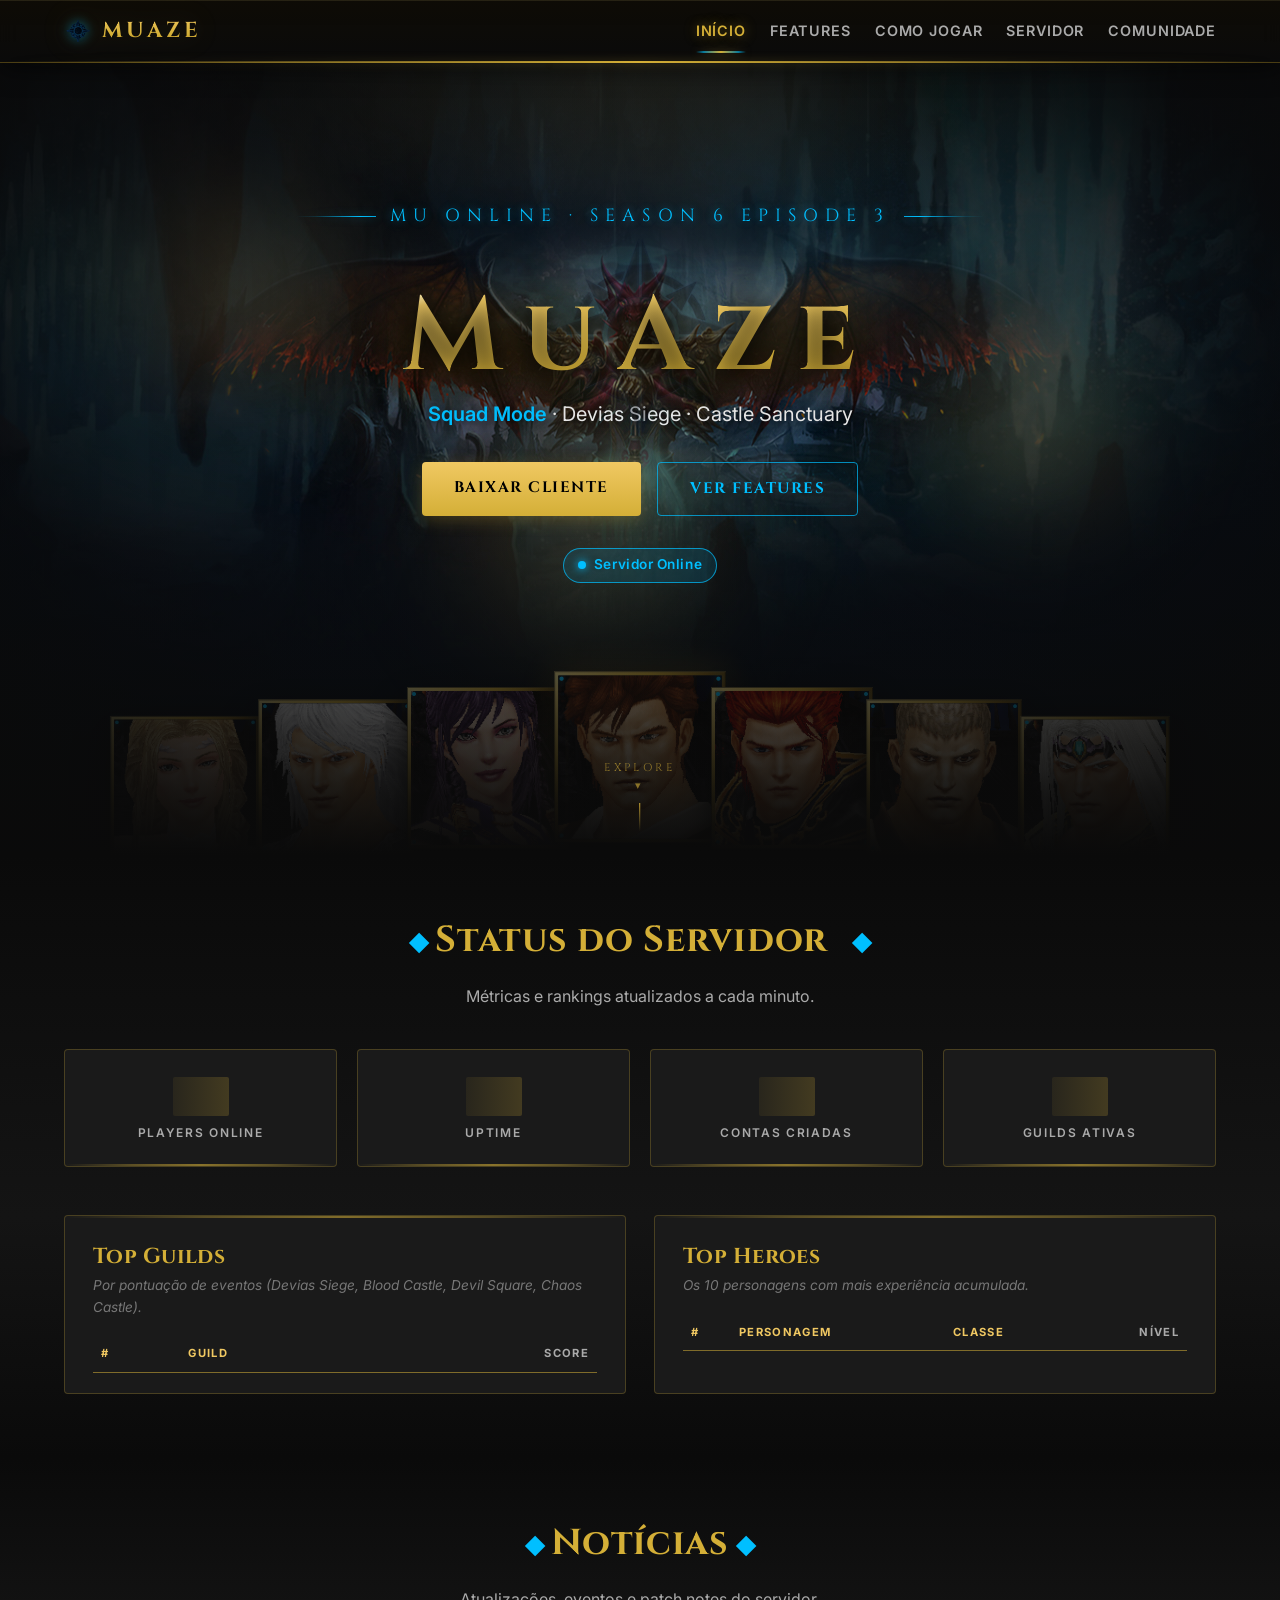
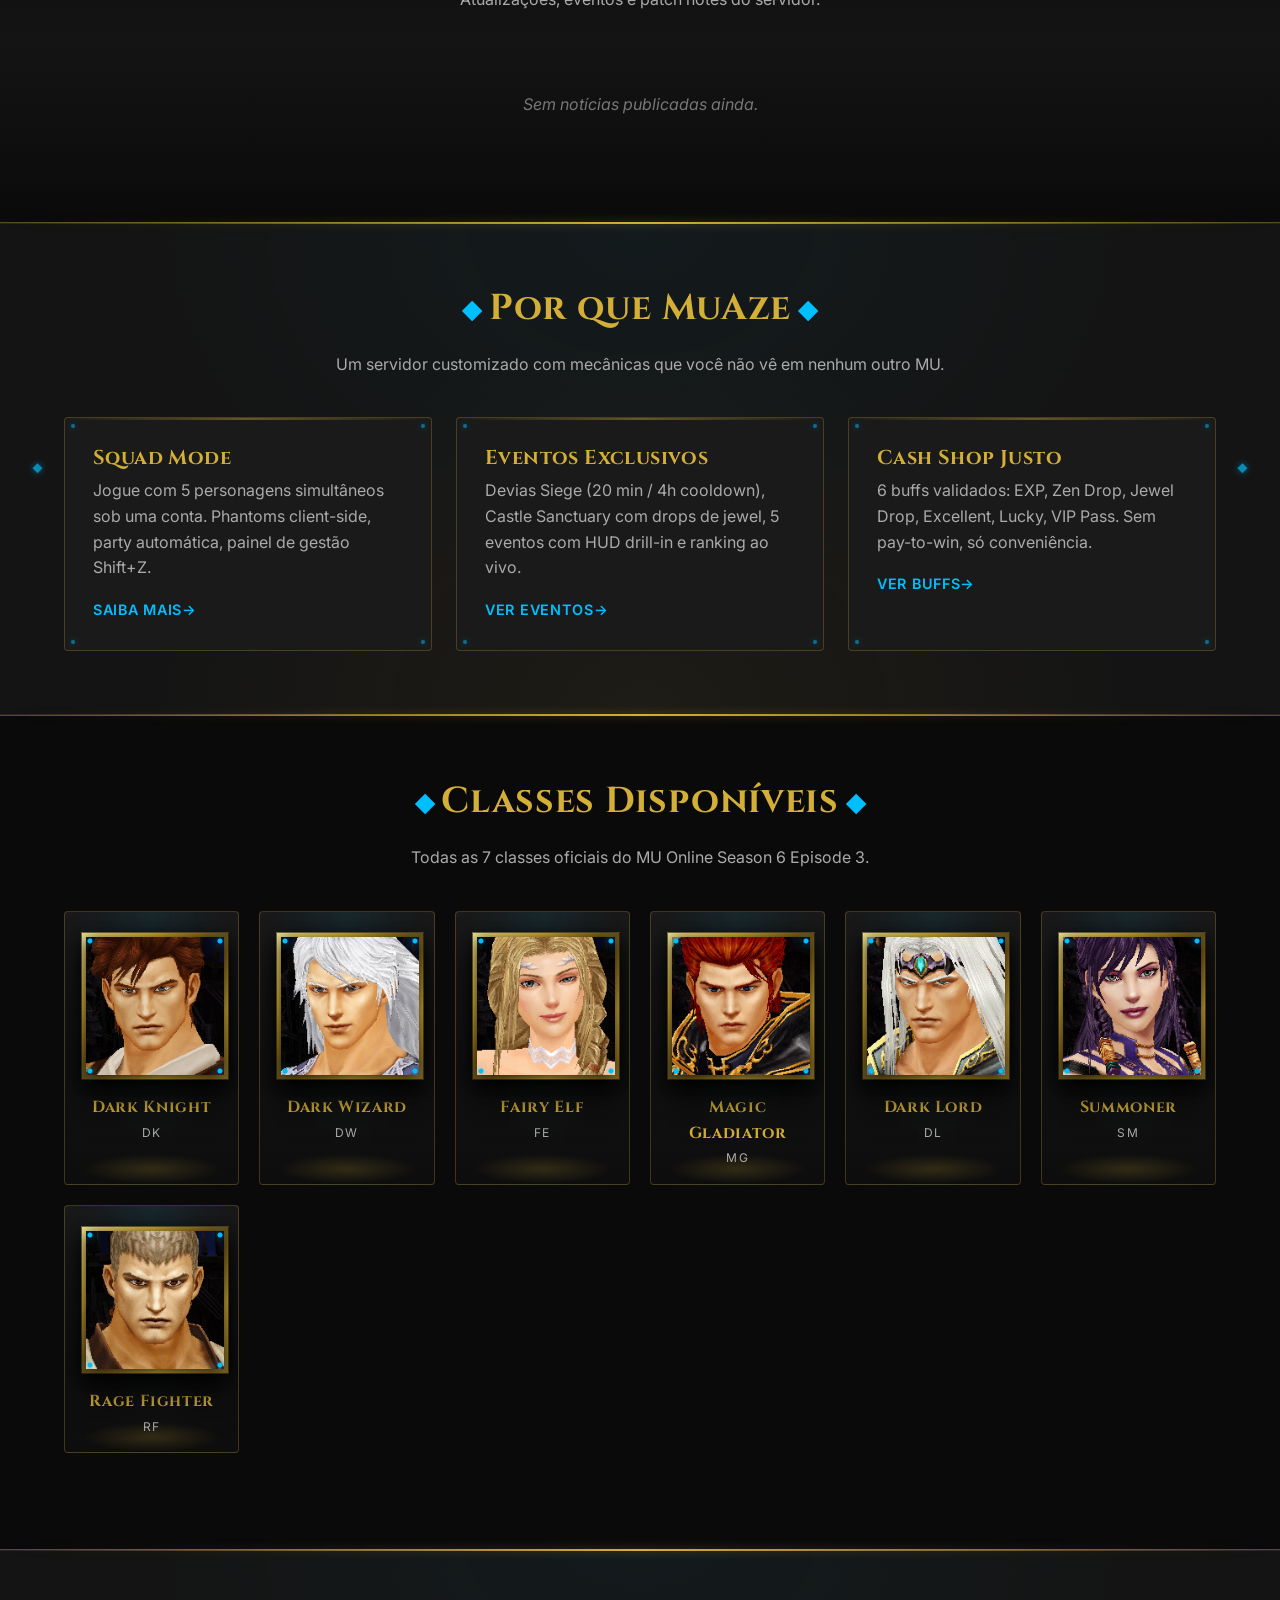
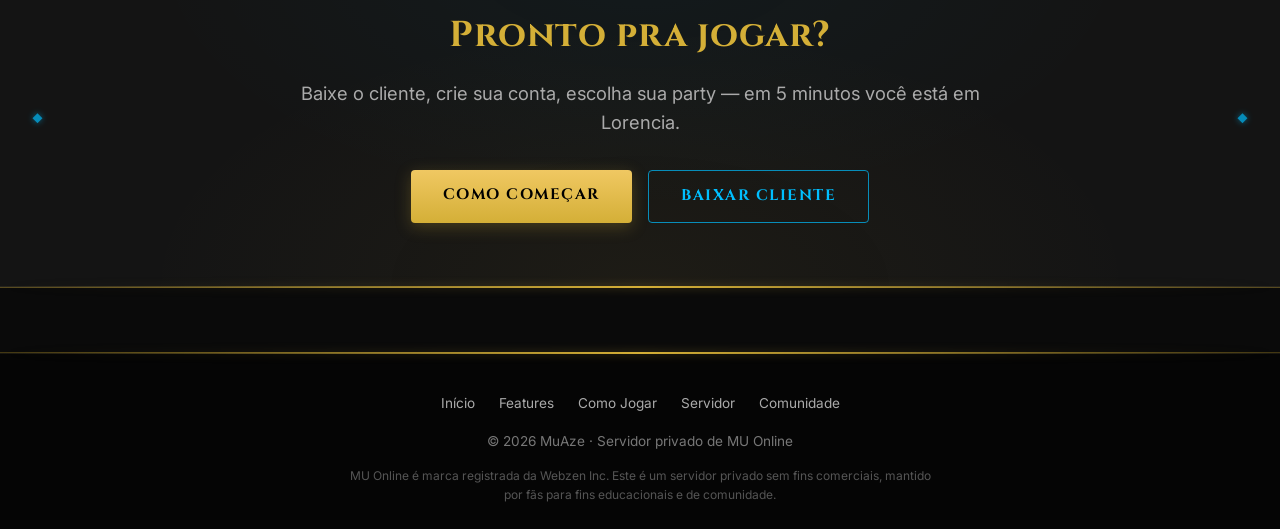
==== commit 911e76fc: "feat(stats): loading skeleton, refresh indicator, master-level column Three small polish items on th" ====
--- a/index.html
+++ b/index.html
@@ -75,24 +75,24 @@
 <section class="stats-section" aria-labelledby="stats-heading">
     <div class="container">
         <div class="section-header">
-            <h2 id="stats-heading">Status do Servidor</h2>
+            <h2 id="stats-heading">Status do Servidor<span class="refresh-indicator" id="stats-refresh-dot" aria-hidden="true"></span></h2>
             <p>M&eacute;tricas e rankings atualizados a cada minuto.</p>
         </div>
         <div class="stats-grid" aria-live="polite">
             <div class="stat-card">
-                <div class="stat-value" id="stat-players">&mdash;</div>
+                <div class="stat-value" id="stat-players"><span class="skeleton-bar"></span></div>
                 <div class="stat-label">Players Online</div>
             </div>
             <div class="stat-card">
-                <div class="stat-value" id="stat-uptime">&mdash;</div>
+                <div class="stat-value" id="stat-uptime"><span class="skeleton-bar"></span></div>
                 <div class="stat-label">Uptime</div>
             </div>
             <div class="stat-card">
-                <div class="stat-value" id="stat-accounts">&mdash;</div>
+                <div class="stat-value" id="stat-accounts"><span class="skeleton-bar"></span></div>
                 <div class="stat-label">Contas Criadas</div>
             </div>
             <div class="stat-card">
-                <div class="stat-value" id="stat-guilds">&mdash;</div>
+                <div class="stat-value" id="stat-guilds"><span class="skeleton-bar"></span></div>
                 <div class="stat-label">Guilds Ativas</div>
             </div>
         </div>
--- a/assets/css/main.css
+++ b/assets/css/main.css
@@ -1451,6 +1451,55 @@
     line-height: 1.1;
     margin-bottom: 0.4rem;
     text-shadow: 0 0 12px rgba(212, 175, 55, 0.25);
+    min-height: 1.1em; /* keep card height stable while the skeleton is showing */
+}
+
+/* Loading skeleton — replaces the value while the first fetch is in flight.
+   textContent assignment from loadStats() destroys the skeleton span. */
+.skeleton-bar {
+    display: inline-block;
+    width: 3.5rem;
+    height: 1em;
+    border-radius: 2px;
+    background: linear-gradient(90deg,
+        rgba(212, 175, 55, 0.08) 0%,
+        rgba(212, 175, 55, 0.22) 50%,
+        rgba(212, 175, 55, 0.08) 100%);
+    background-size: 200% 100%;
+    animation: skeleton-pulse 1.4s ease-in-out infinite;
+    text-shadow: none;
+    vertical-align: middle;
+}
+
+@keyframes skeleton-pulse {
+    0%, 100% { background-position: 200% 0; }
+    50%      { background-position: -200% 0; }
+}
+
+/* Refresh indicator — appears next to the section heading for ~1.5s after
+   each auto-refresh tick completes, so the user gets a subtle "data updated"
+   cue without page chrome. */
+.refresh-indicator {
+    display: inline-block;
+    width: 0.55rem;
+    height: 0.55rem;
+    border-radius: 50%;
+    background: var(--gold);
+    margin-left: 0.5rem;
+    opacity: 0;
+    vertical-align: middle;
+    transform: scale(0.6);
+    pointer-events: none;
+}
+
+.refresh-indicator.flash {
+    animation: refresh-flash 1.5s ease-out forwards;
+}
+
+@keyframes refresh-flash {
+    0%   { opacity: 0; transform: scale(0.6); box-shadow: 0 0 0 transparent; }
+    20%  { opacity: 1; transform: scale(1.15); box-shadow: 0 0 12px rgba(212, 175, 55, 0.6); }
+    100% { opacity: 0; transform: scale(0.85); box-shadow: 0 0 0 transparent; }
 }
 
 .stat-label {
@@ -1559,6 +1608,16 @@
     color: var(--muted);
     font-style: italic;
     padding: 1.25rem 0 !important;
+}
+
+/* Master Level suffix on Top Heroes — dimmer + smaller than the base level
+   so the eye reads "400" first and the ML annotation second. */
+.ranking-ml {
+    color: var(--cyan);
+    font-size: 0.78rem;
+    margin-left: 0.25rem;
+    opacity: 0.85;
+    font-weight: 600;
 }
 
 @media (max-width: 900px) {
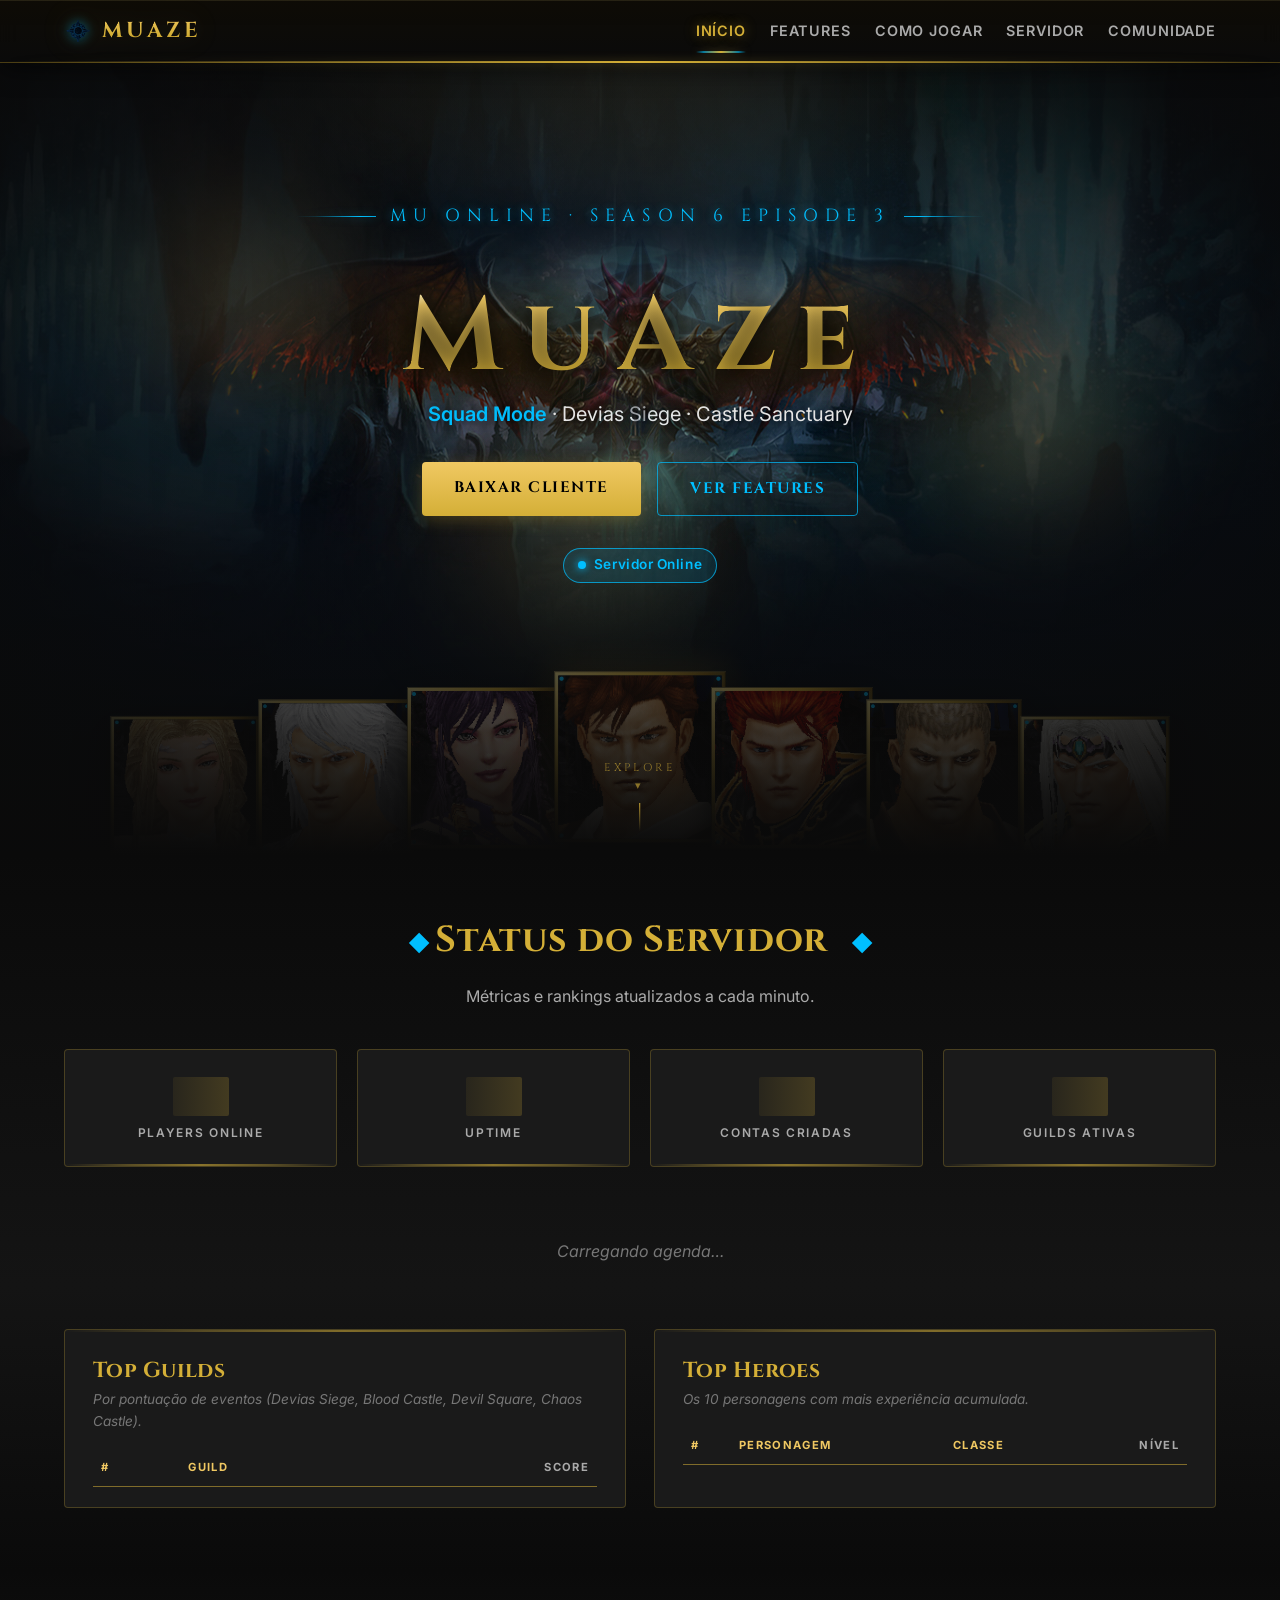
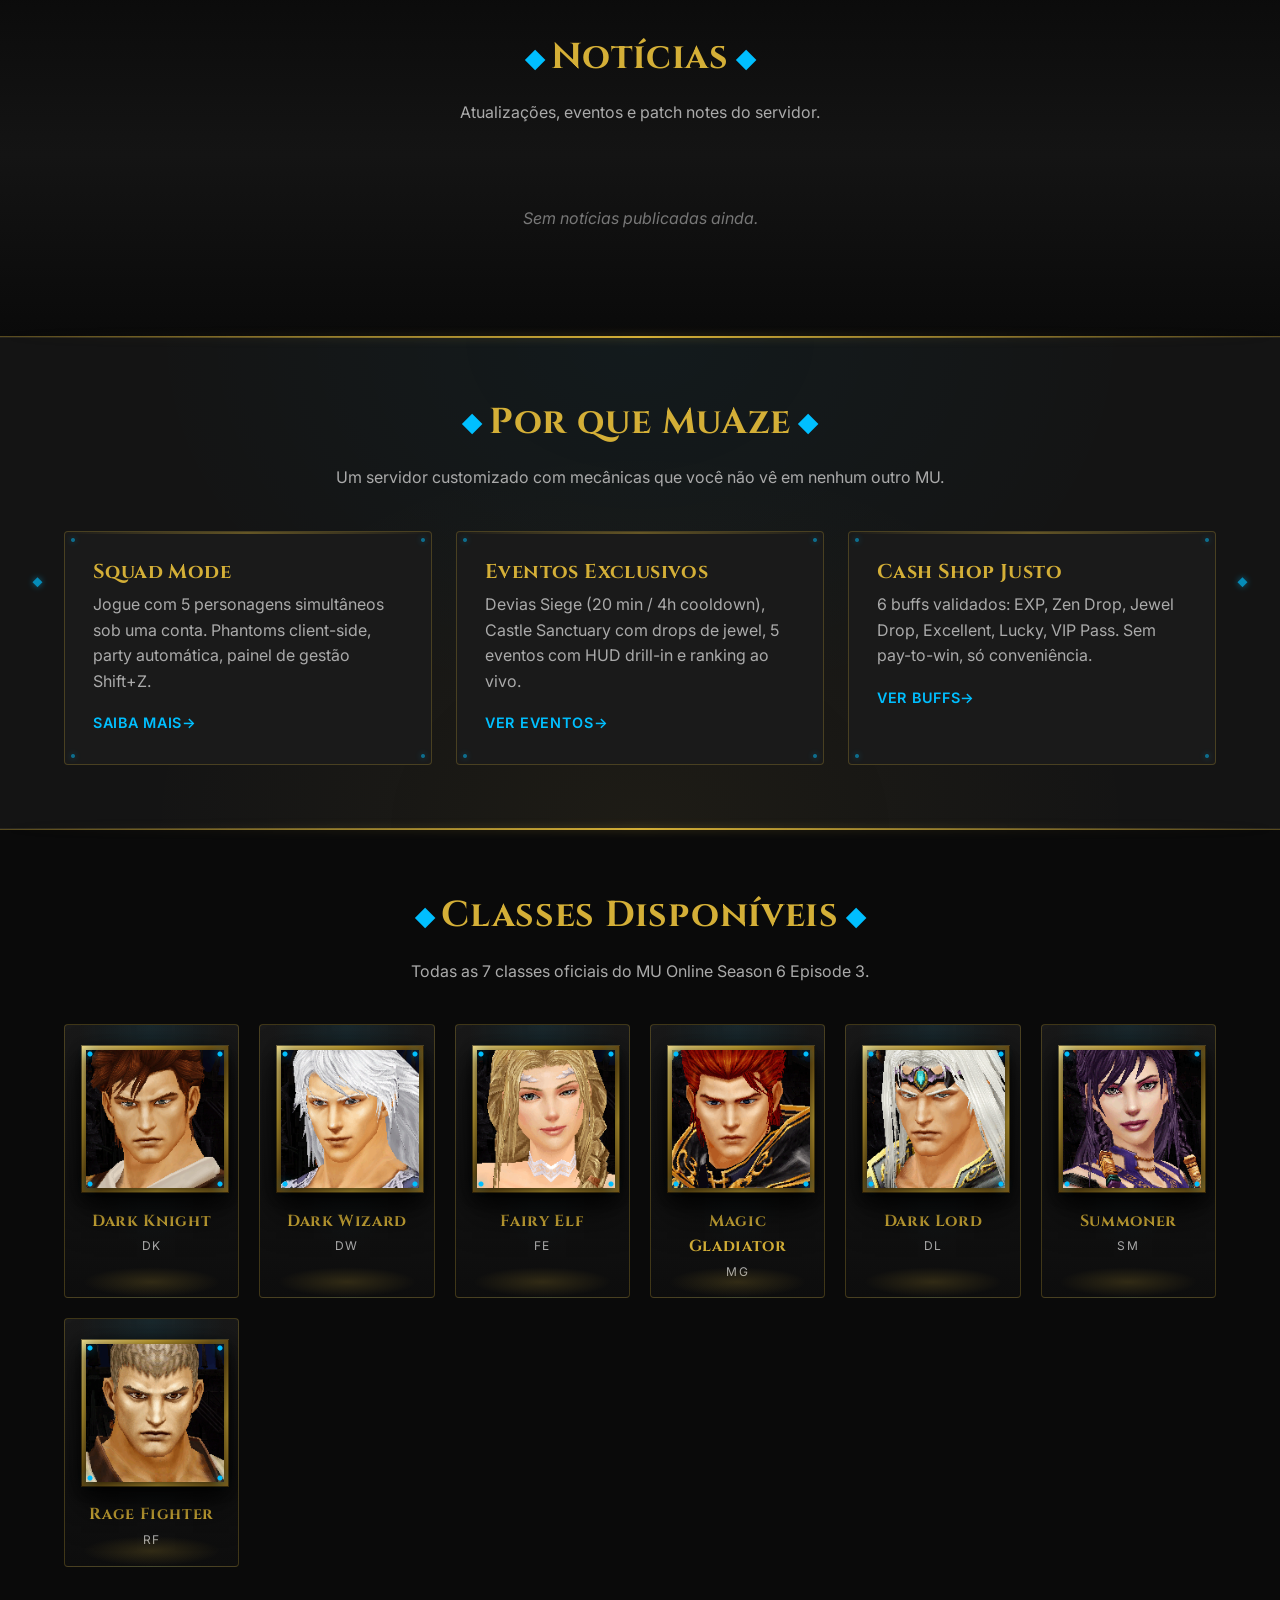
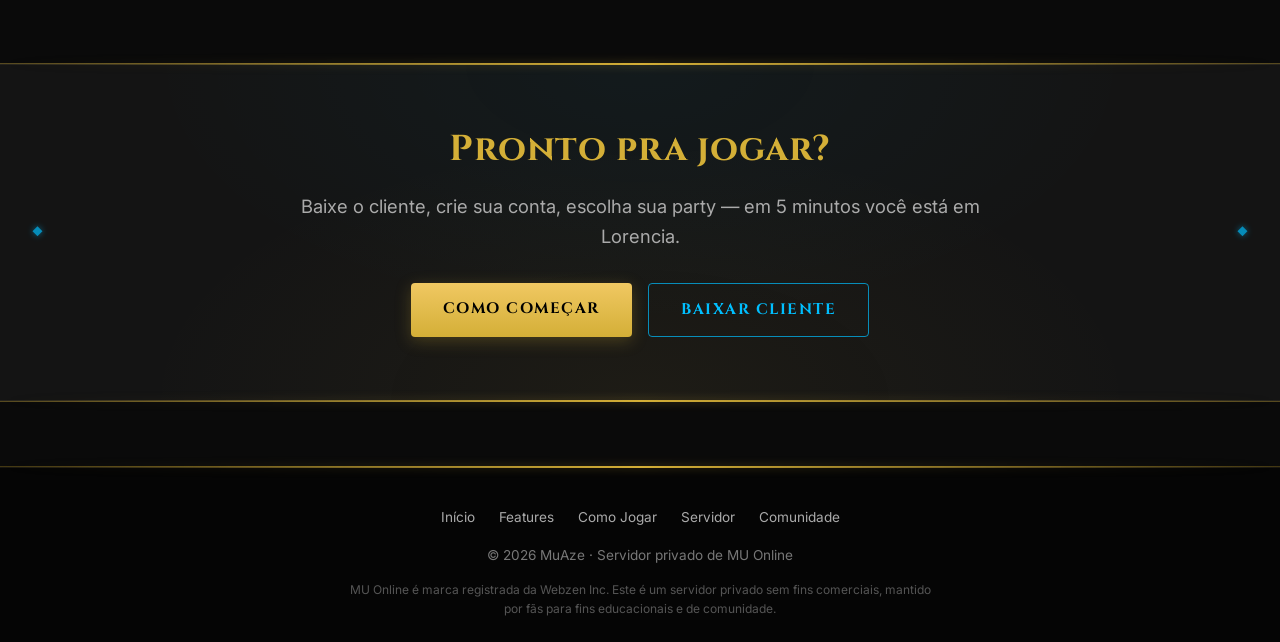
==== commit f681cf10: "feat(stats): live events widget + ranking row hover Adds a horizontal events row between the stat ca" ====
--- a/index.html
+++ b/index.html
@@ -95,6 +95,9 @@
                 <div class="stat-value" id="stat-guilds"><span class="skeleton-bar"></span></div>
                 <div class="stat-label">Guilds Ativas</div>
             </div>
+        </div>
+        <div class="events-row" id="events-row" aria-label="Eventos atuais e pr&oacute;ximos">
+            <div class="events-empty">Carregando agenda&hellip;</div>
         </div>
         <div class="rankings-grid">
             <article class="ranking-card">
--- a/assets/css/main.css
+++ b/assets/css/main.css
@@ -1511,6 +1511,105 @@
     color: var(--text-dim);
 }
 
+/* Events row — horizontal cards between the metric grid and the ranking tables.
+   "Running" events get a cyan accent so they pop against the gold "upcoming". */
+.events-row {
+    display: grid;
+    grid-template-columns: repeat(auto-fit, minmax(180px, 1fr));
+    gap: 1rem;
+    margin-bottom: 2.5rem;
+}
+
+.events-empty {
+    grid-column: 1 / -1;
+    text-align: center;
+    color: var(--muted);
+    font-style: italic;
+    padding: 1.5rem 0;
+}
+
+.event-card {
+    position: relative;
+    background: var(--bg-card);
+    border: 1px solid var(--border);
+    border-radius: var(--radius);
+    padding: 1rem 1.1rem 0.9rem;
+    transition: border-color 0.25s ease, transform 0.25s ease;
+    overflow: hidden;
+}
+
+.event-card::before {
+    content: "";
+    position: absolute;
+    inset: 0 0 auto 0;
+    height: 2px;
+    opacity: 0.55;
+    background: linear-gradient(90deg, transparent, var(--gold-dim), var(--gold), var(--gold-dim), transparent);
+}
+
+.event-card:hover {
+    transform: translateY(-2px);
+    border-color: var(--border-hi);
+}
+
+.event-card.event-running {
+    border-color: var(--cyan-dim);
+    background: linear-gradient(180deg, rgba(0, 191, 255, 0.05), var(--bg-card) 60%);
+}
+
+.event-card.event-running::before {
+    background: linear-gradient(90deg, transparent, rgba(0, 191, 255, 0.3), var(--cyan), rgba(0, 191, 255, 0.3), transparent);
+    opacity: 0.85;
+}
+
+.event-status {
+    display: inline-block;
+    font-family: 'Inter', sans-serif;
+    font-size: 0.62rem;
+    font-weight: 700;
+    text-transform: uppercase;
+    letter-spacing: 0.16em;
+    padding: 0.18rem 0.45rem;
+    border-radius: 2px;
+    background: rgba(212, 175, 55, 0.12);
+    color: var(--gold-bright);
+    border: 1px solid rgba(212, 175, 55, 0.35);
+    margin-bottom: 0.6rem;
+}
+
+.event-card.event-running .event-status {
+    background: rgba(0, 191, 255, 0.14);
+    color: var(--cyan);
+    border-color: rgba(0, 191, 255, 0.35);
+}
+
+.event-name {
+    margin: 0 0 0.4rem;
+    font-size: 1rem;
+    color: var(--gold);
+    line-height: 1.2;
+}
+
+.event-card.event-running .event-name {
+    color: var(--cyan);
+}
+
+.event-countdown {
+    font-family: 'Cinzel', serif;
+    font-size: 1.45rem;
+    font-weight: 700;
+    color: var(--text);
+    line-height: 1.1;
+    font-variant-numeric: tabular-nums;
+    margin-bottom: 0.2rem;
+}
+
+.event-meta {
+    color: var(--muted);
+    font-size: 0.75rem;
+    font-family: 'Inter', sans-serif;
+}
+
 /* Side-by-side leaderboard cards */
 .rankings-grid {
     display: grid;
@@ -1570,6 +1669,15 @@
     padding: 0.65rem 0.5rem;
     border-bottom: 1px solid rgba(212, 175, 55, 0.08);
     color: var(--text);
+    transition: background-color 0.15s ease;
+}
+
+.ranking-table tbody tr:hover td {
+    background: rgba(212, 175, 55, 0.07);
+}
+
+.ranking-table tbody tr.ranking-podium:hover td {
+    background: rgba(212, 175, 55, 0.13);
 }
 
 .ranking-table tbody tr:last-child td {
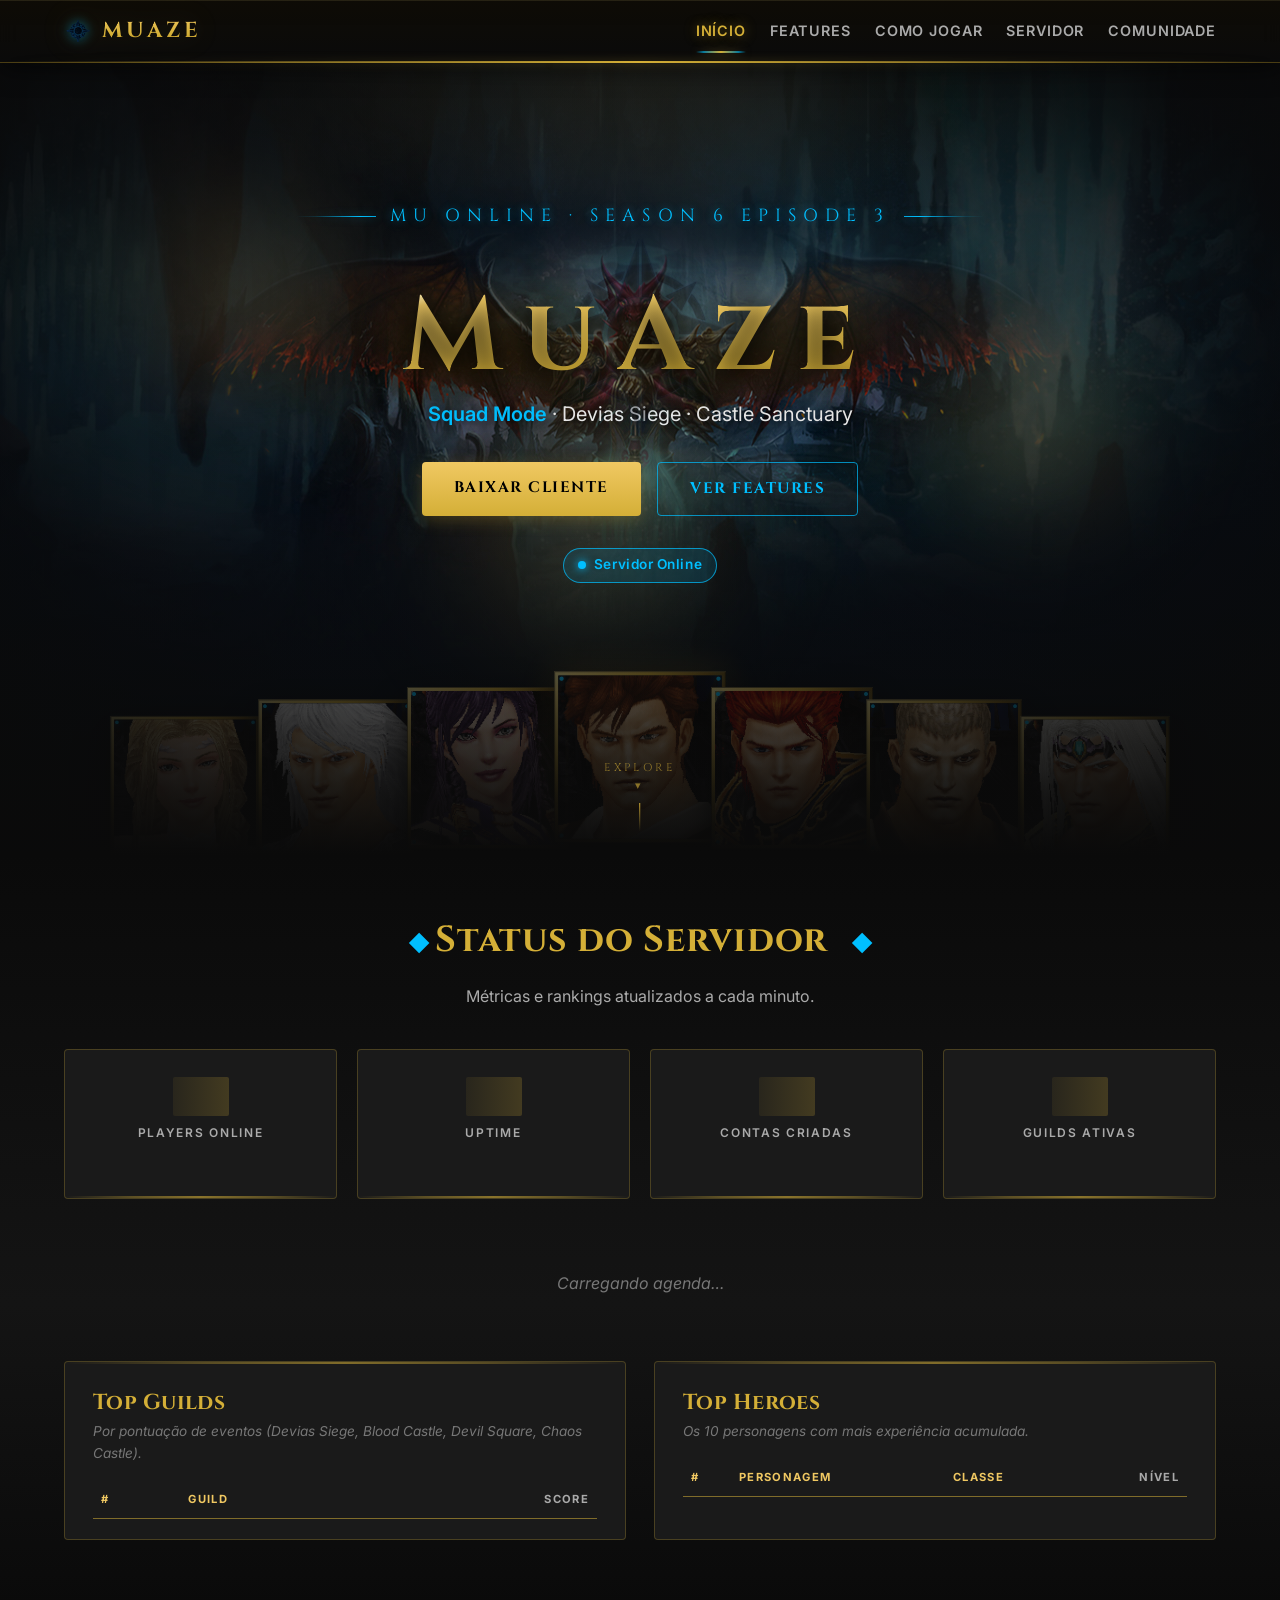
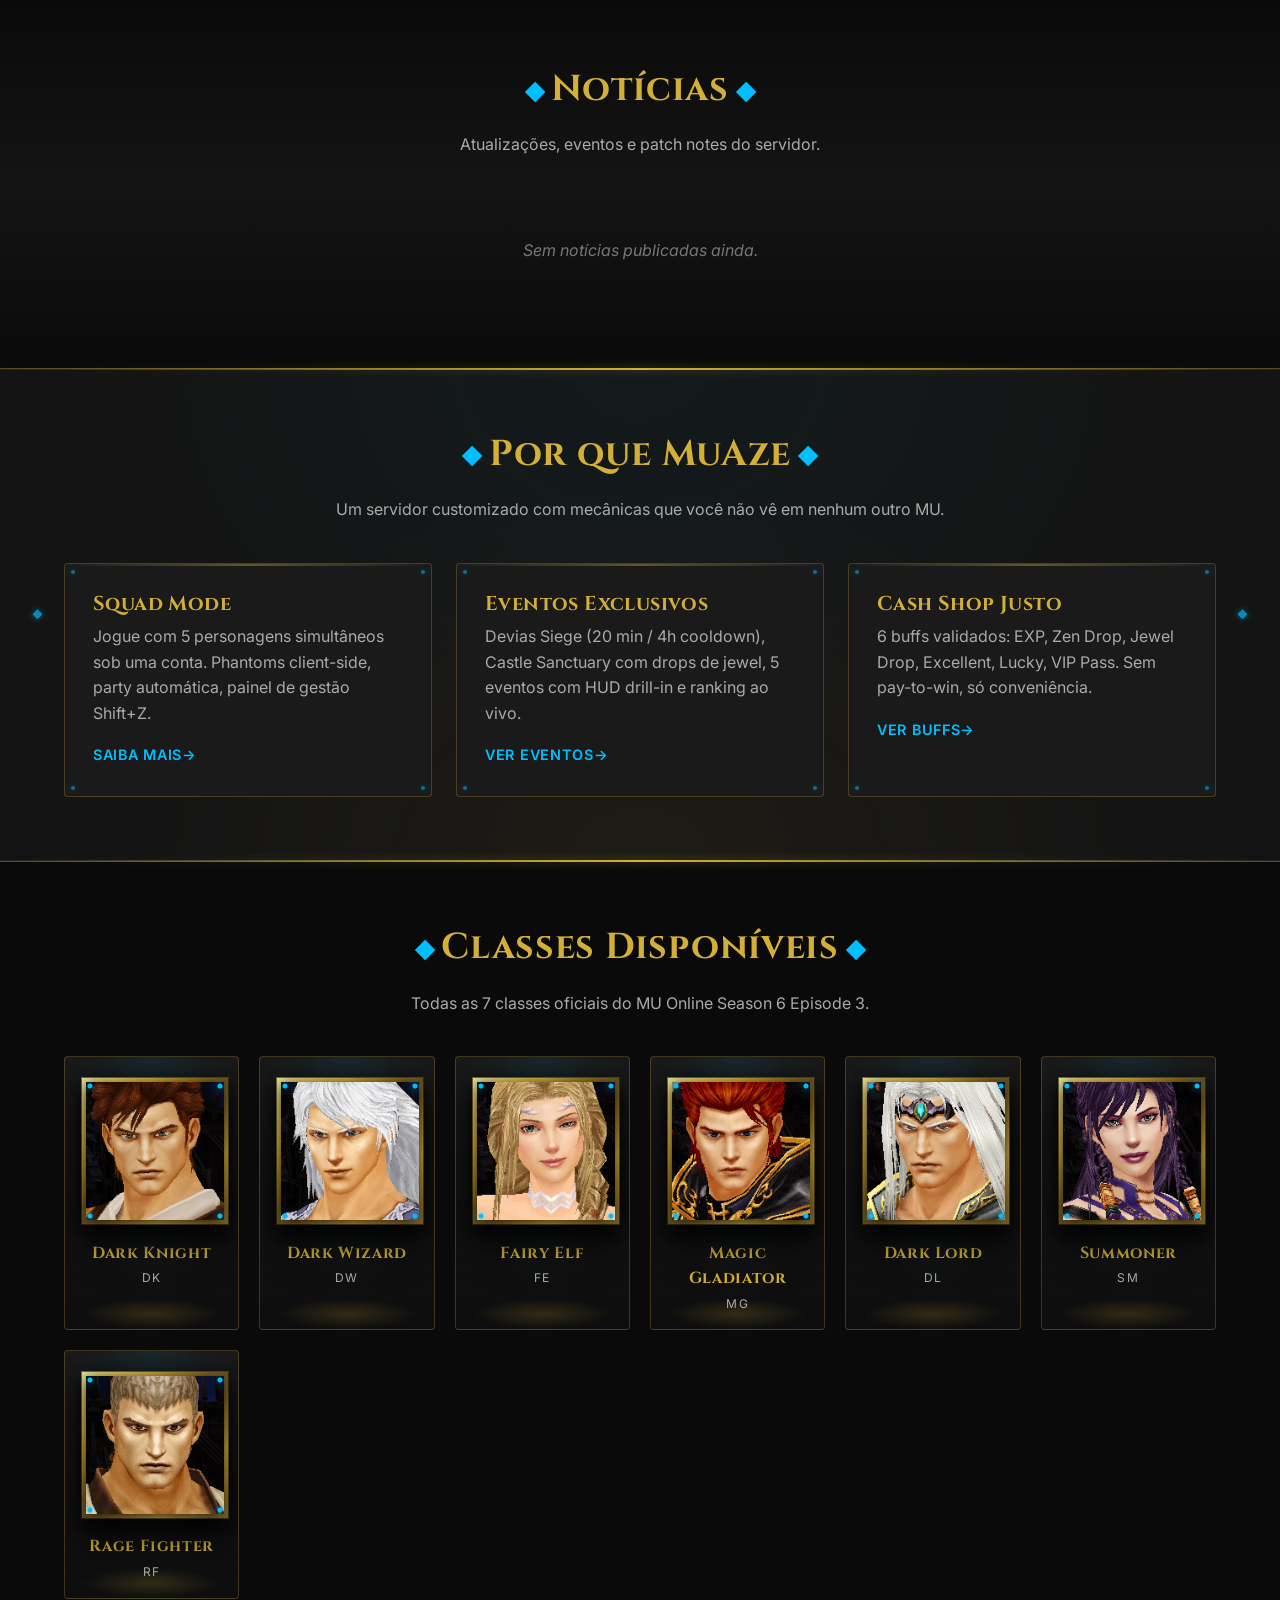
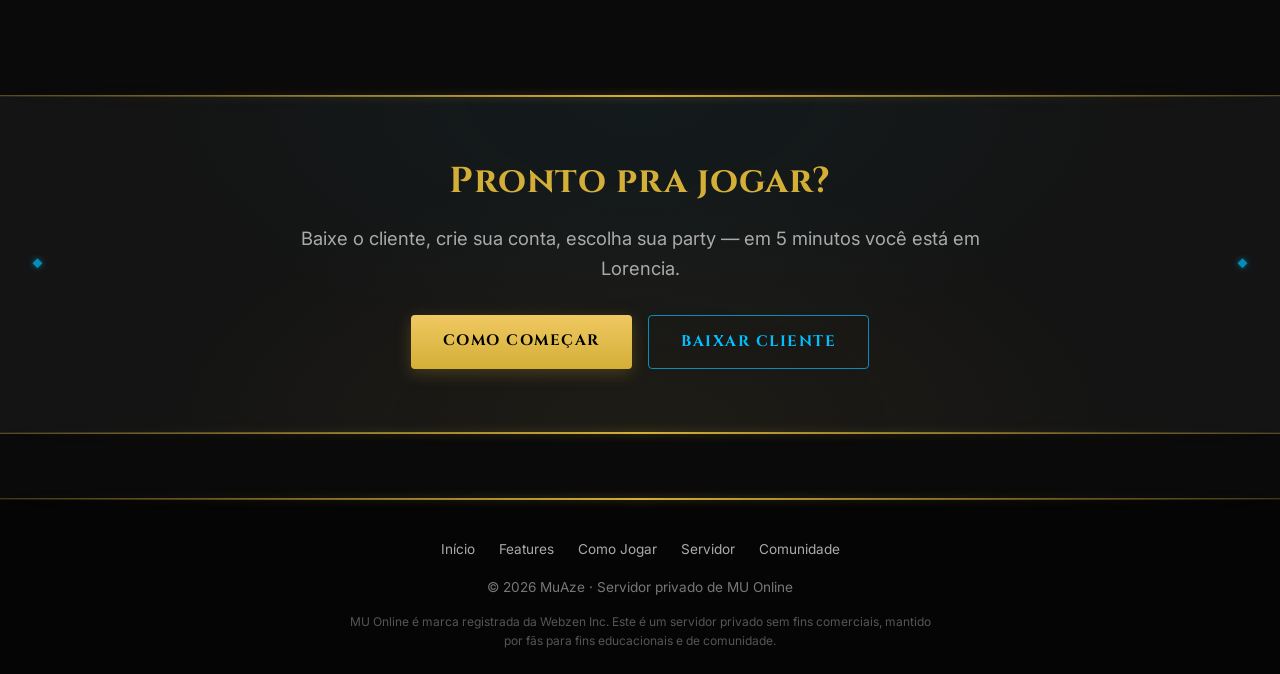
==== commit 27621663: "feat(stats): sparkline + best-uptime subtitle Two history-driven additions backed by the new server-" ====
--- a/index.html
+++ b/index.html
@@ -82,10 +82,12 @@
             <div class="stat-card">
                 <div class="stat-value" id="stat-players"><span class="skeleton-bar"></span></div>
                 <div class="stat-label">Players Online</div>
+                <div class="stat-sparkline" id="sparkline-players" aria-hidden="true"></div>
             </div>
             <div class="stat-card">
                 <div class="stat-value" id="stat-uptime"><span class="skeleton-bar"></span></div>
                 <div class="stat-label">Uptime</div>
+                <div class="stat-sub" id="stat-uptime-sub"></div>
             </div>
             <div class="stat-card">
                 <div class="stat-value" id="stat-accounts"><span class="skeleton-bar"></span></div>
--- a/assets/css/main.css
+++ b/assets/css/main.css
@@ -1511,6 +1511,45 @@
     color: var(--text-dim);
 }
 
+/* Secondary stat row (best uptime / boot count beneath the primary number). */
+.stat-sub {
+    font-family: 'Inter', sans-serif;
+    font-size: 0.7rem;
+    color: var(--muted);
+    margin-top: 0.45rem;
+    min-height: 1em; /* don't snap height when populated lazily */
+    font-variant-numeric: tabular-nums;
+}
+
+/* Sparkline strip — sits at the bottom of the players-online card. */
+.stat-sparkline {
+    margin-top: 0.5rem;
+    height: 1.5rem;
+}
+
+.stat-sparkline .sparkline {
+    width: 100%;
+    height: 100%;
+    display: block;
+    color: var(--gold);
+}
+
+.stat-sparkline .sparkline-line {
+    fill: none;
+    stroke: currentColor;
+    stroke-width: 1.4;
+    stroke-linejoin: round;
+    stroke-linecap: round;
+    vector-effect: non-scaling-stroke;
+    filter: drop-shadow(0 0 4px rgba(212, 175, 55, 0.35));
+}
+
+.stat-sparkline .sparkline-fill {
+    fill: currentColor;
+    opacity: 0.13;
+    stroke: none;
+}
+
 /* Events row — horizontal cards between the metric grid and the ranking tables.
    "Running" events get a cyan accent so they pop against the gold "upcoming". */
 .events-row {
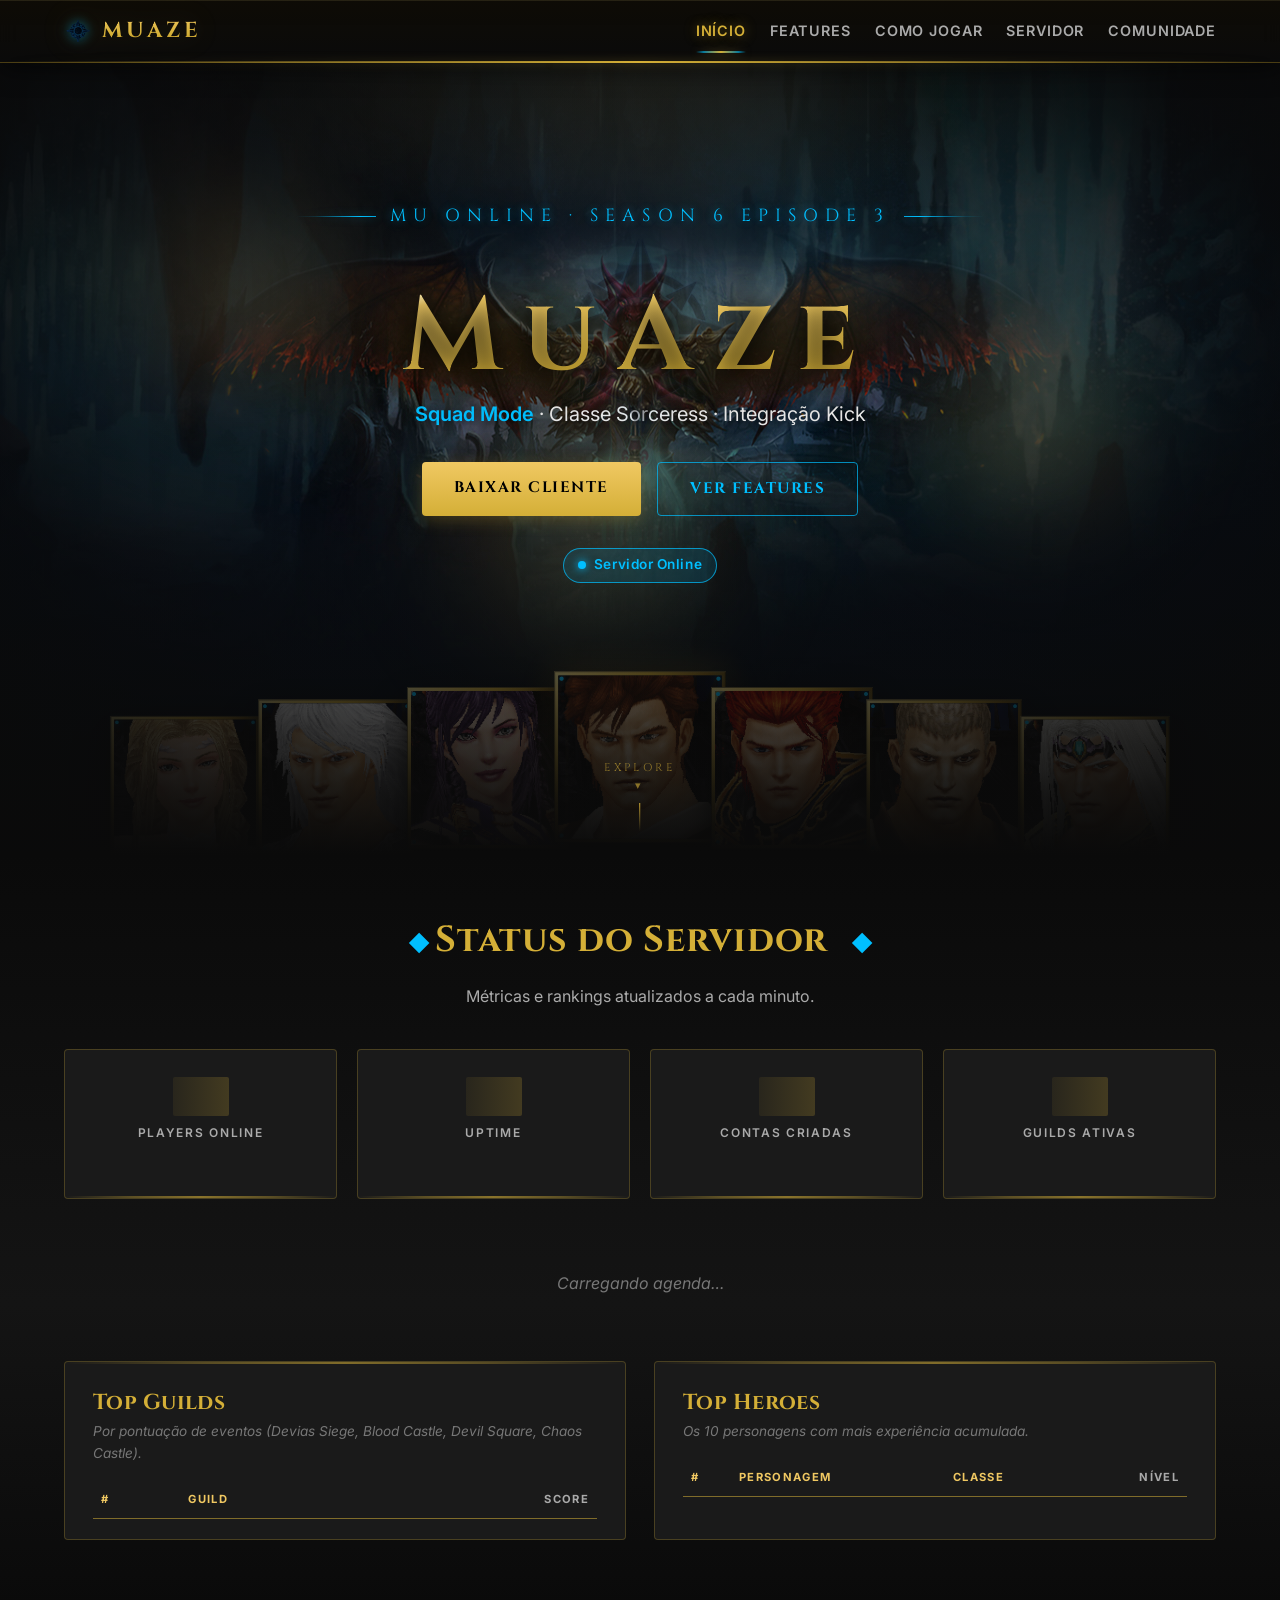
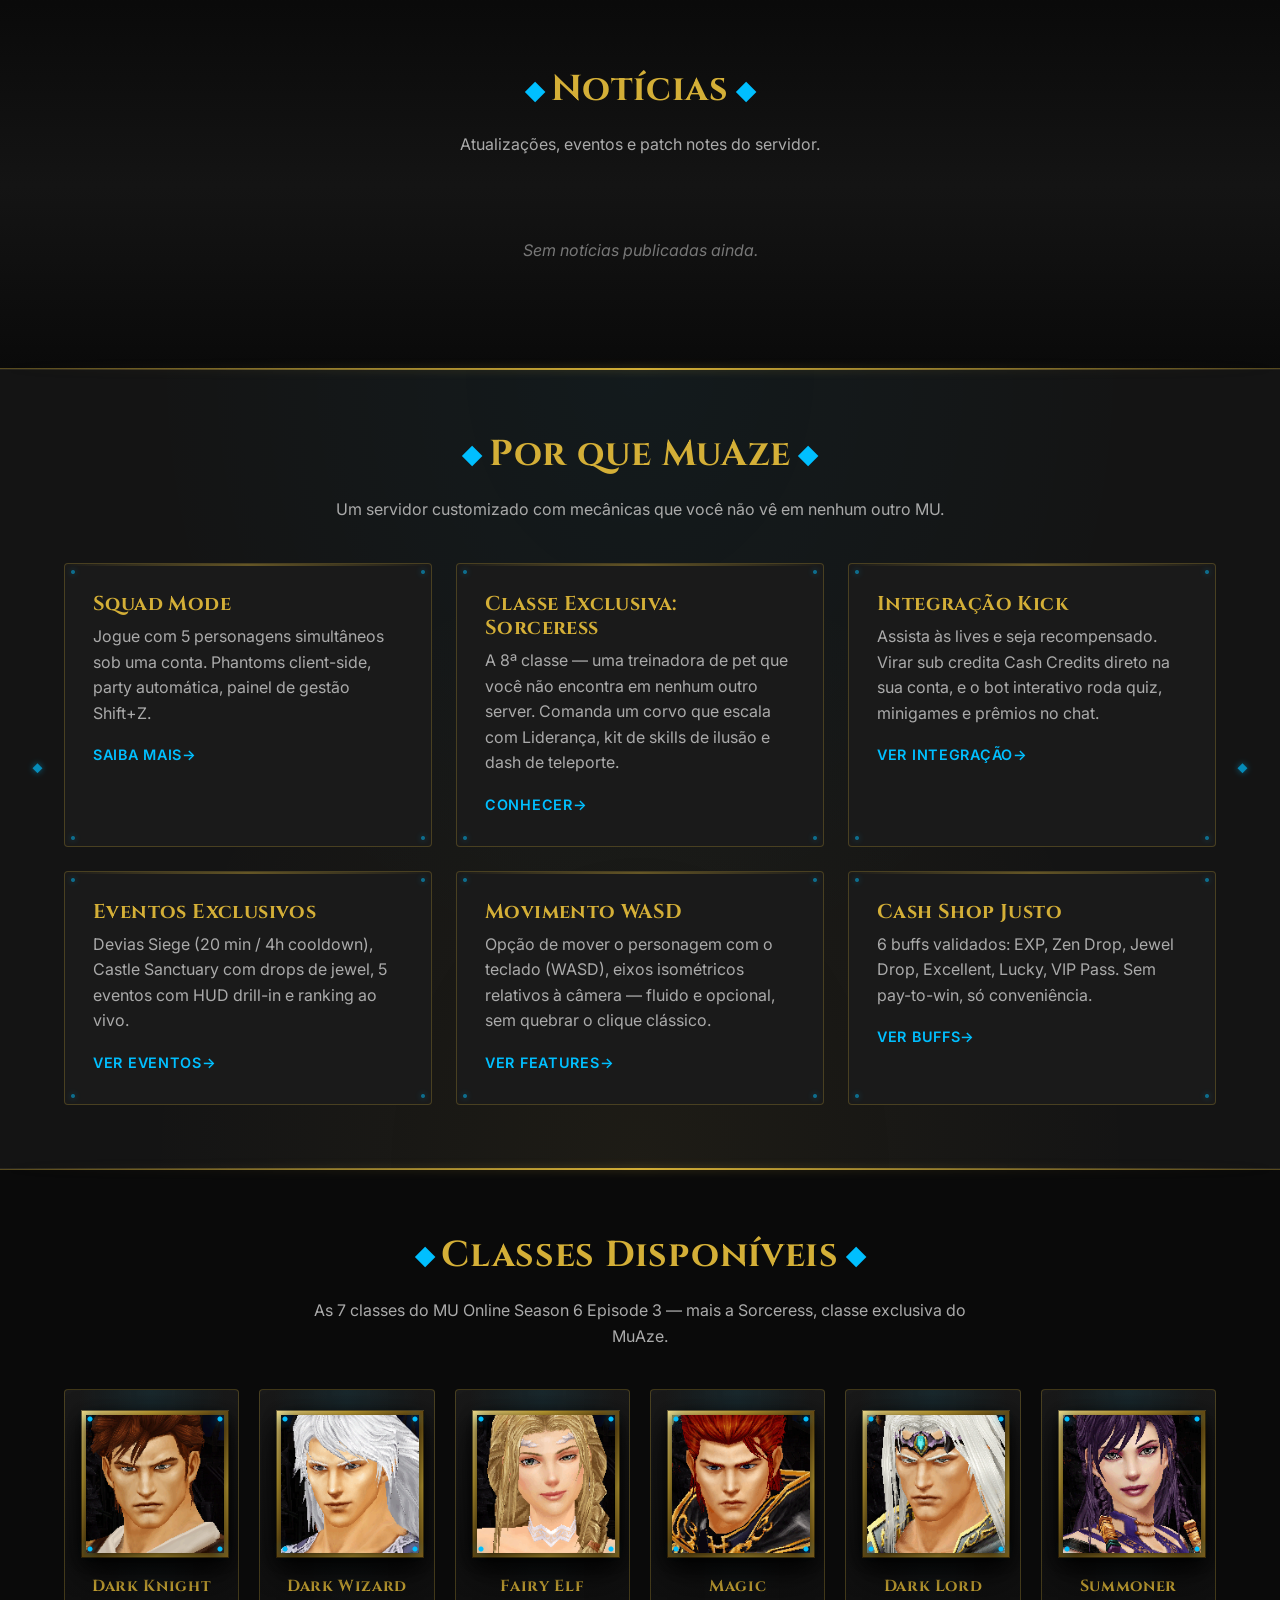
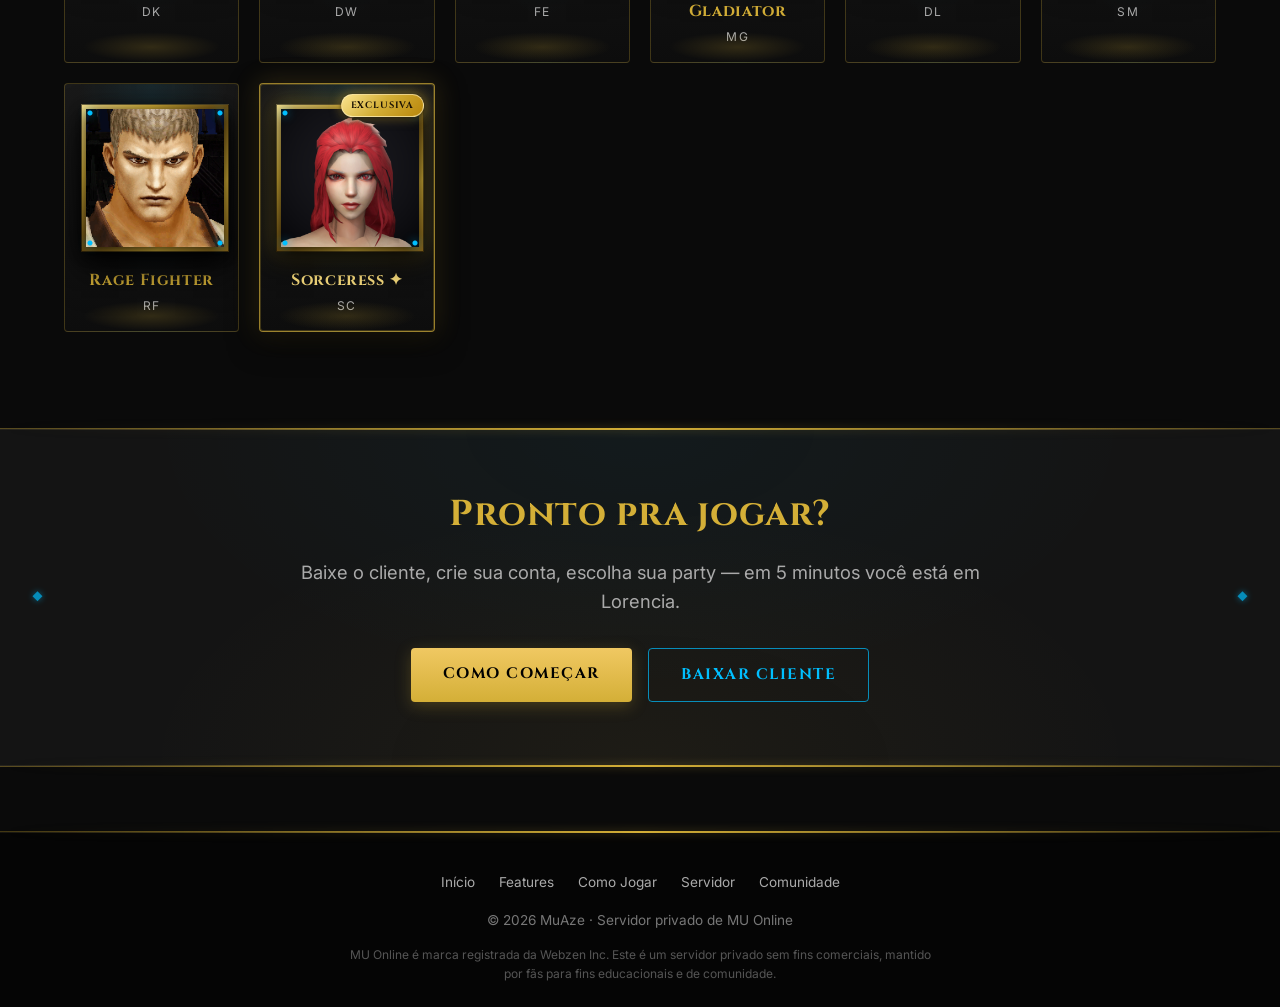
==== commit ae0f93ad: "feat(site): selo EXCLUSIVA + realce dourado no card da Sorceress Badge data-driven (campo 'badge' no" ====
--- a/index.html
+++ b/index.html
@@ -158,6 +158,7 @@
         </div>
         <div class="class-grid" data-content-list="home.classes">
             <div class="class-card" data-content-template>
+                <span class="class-badge" data-content-item-if="badge" data-content-item="badge">EXCLUSIVA</span>
                 <div class="portrait"><img data-content-item-attr="src:imgSrc;alt:name" src="assets/img/class-dk.gif" alt="Dark Knight"></div>
                 <p class="class-name" data-content-item="name">Dark Knight</p>
                 <p class="class-short" data-content-item="short">DK</p>
--- a/assets/css/main.css
+++ b/assets/css/main.css
@@ -1099,6 +1099,45 @@
     box-shadow: 0 10px 30px rgba(0, 0, 0, 0.6), 0 0 24px rgba(0, 191, 255, 0.08);
 }
 
+/* Exclusivity badge (e.g. the custom Sorceress class) */
+.class-badge {
+    position: absolute;
+    top: 0.6rem;
+    right: 0.6rem;
+    z-index: 3;
+    padding: 3px 9px;
+    font-family: 'Cinzel', serif;
+    font-size: 0.58rem;
+    font-weight: 700;
+    letter-spacing: 0.09em;
+    text-transform: uppercase;
+    color: #1c1304;
+    background: linear-gradient(135deg, #fbe48f 0%, #d4af37 48%, #b8860b 100%);
+    border: 1px solid rgba(255, 240, 190, 0.65);
+    border-radius: 999px;
+    box-shadow: 0 1px 4px rgba(0, 0, 0, 0.6), 0 0 12px rgba(212, 175, 55, 0.6);
+}
+
+/* Featured (badged) class card: gold accent so it stands out from the official 7.
+   The binder leaves a visible badge with no inline style; hidden ones get style="display:none". */
+.class-card:has(.class-badge:not([style])) {
+    border-color: rgba(212, 175, 55, 0.7);
+    box-shadow:
+        inset 0 0 0 1px rgba(212, 175, 55, 0.25),
+        0 10px 30px rgba(0, 0, 0, 0.6),
+        0 0 26px rgba(212, 175, 55, 0.22);
+}
+.class-card:has(.class-badge:not([style])) .portrait {
+    box-shadow:
+        inset 0 0 0 1px rgba(0, 0, 0, 0.55),
+        inset 0 1px 0 rgba(255, 230, 150, 0.5),
+        0 10px 24px rgba(0, 0, 0, 0.75),
+        0 0 22px rgba(212, 175, 55, 0.5);
+}
+.class-card:has(.class-badge:not([style])) .class-name {
+    color: #f3d77a;
+}
+
 .class-card .portrait {
     position: relative;
     width: 148px;
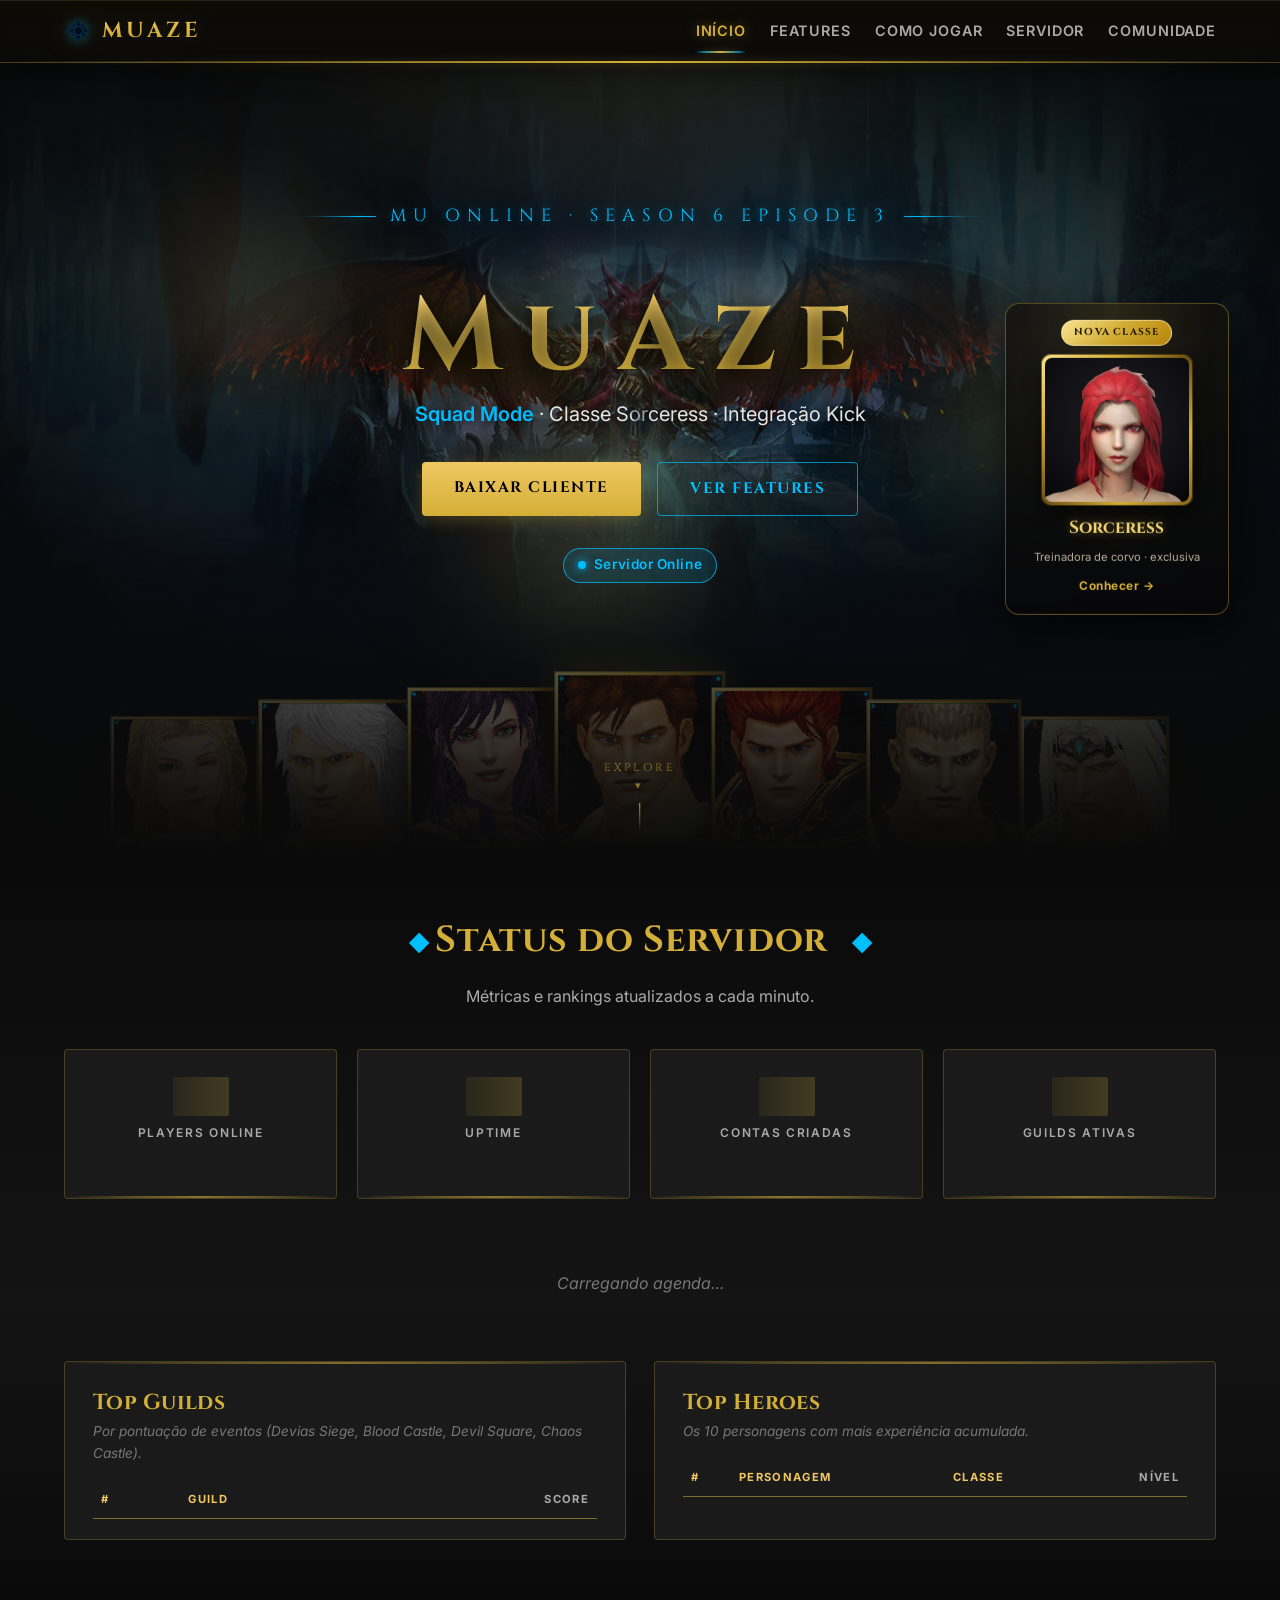
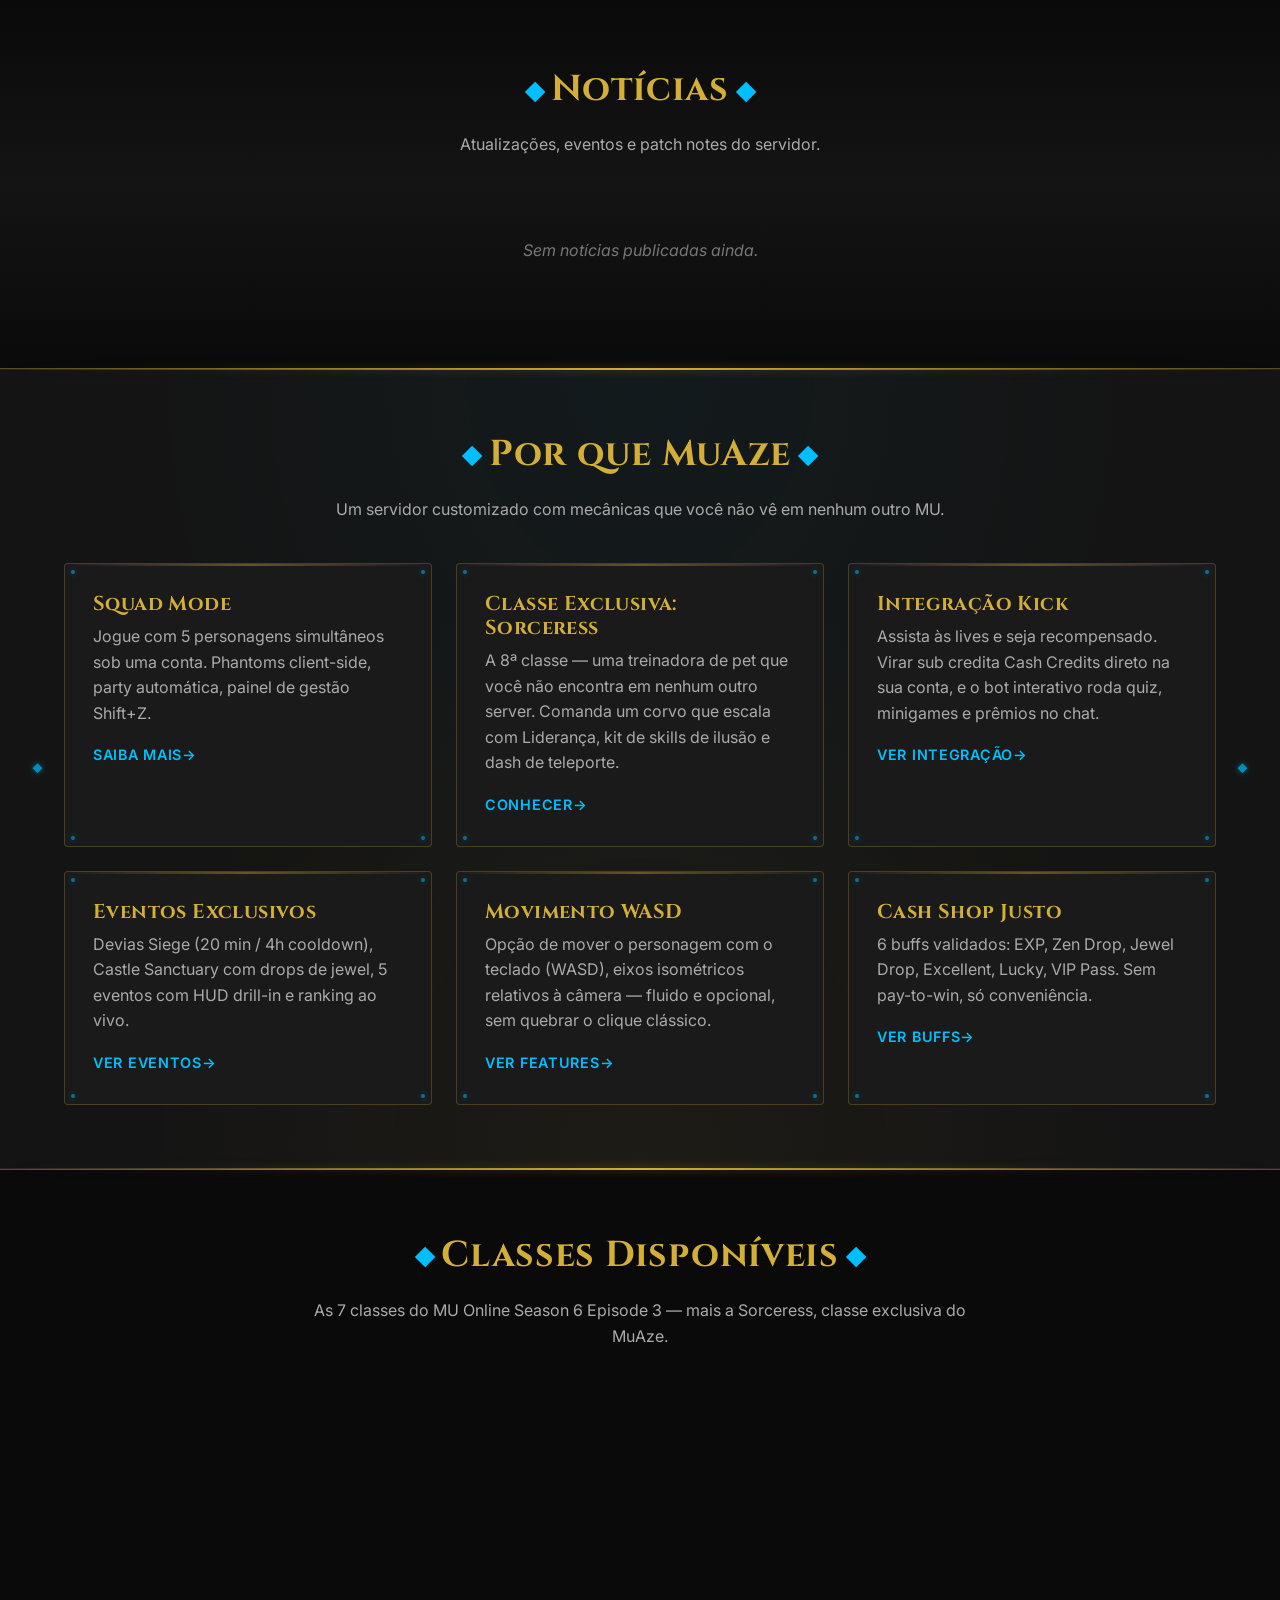
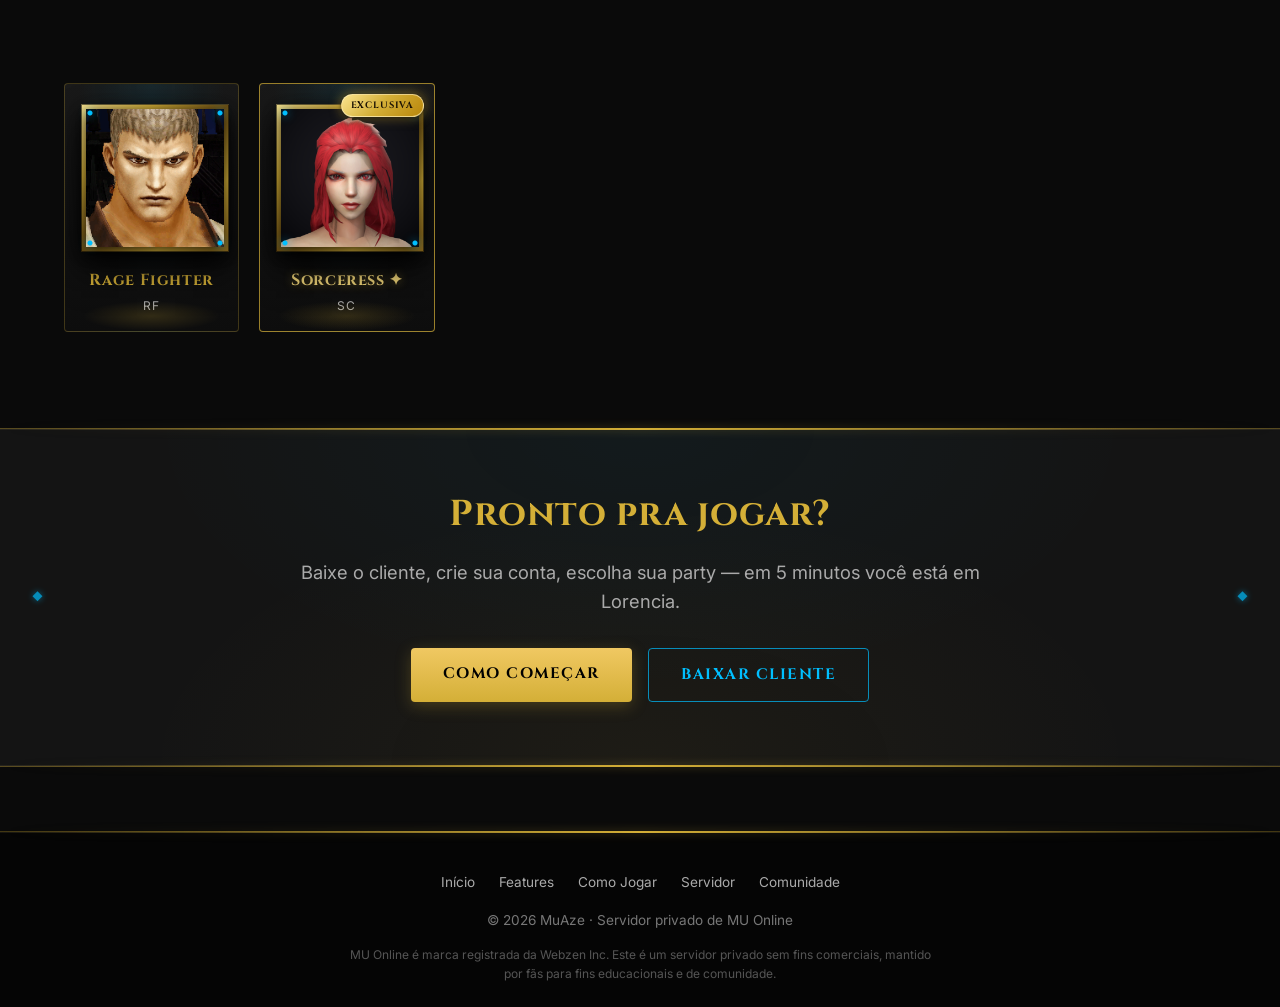
==== commit 85a5723d: "feat(site): quadro flutuante 'NOVA CLASSE' da Sorceress no hero Card destacado à direita do hero (de" ====
--- a/index.html
+++ b/index.html
@@ -69,6 +69,13 @@
         </div>
         <p class="mt-2"><span class="status" data-content="site.serverStatusLabel">Servidor Online</span></p>
     </div>
+    <a class="hero-feature" href="features.html#sorceress" aria-label="Nova classe exclusiva: Sorceress">
+        <span class="hero-feature-badge">NOVA CLASSE</span>
+        <span class="hero-feature-frame"><img src="assets/img/class-sorc.png?v=3" alt="Sorceress" loading="lazy"></span>
+        <span class="hero-feature-name">Sorceress</span>
+        <span class="hero-feature-tag">Treinadora de corvo · exclusiva</span>
+        <span class="hero-feature-cta">Conhecer →</span>
+    </a>
     <div class="hero-scroll-cue" aria-hidden="true"><span data-content="hero.scrollCue">Explore</span><br>▾</div>
 </section>
 
--- a/assets/css/main.css
+++ b/assets/css/main.css
@@ -463,6 +463,111 @@
 
 @media (prefers-reduced-motion: reduce) {
     .hero-fog { animation: none; }
+}
+
+/* ----- Hero "new class" feature card (Sorceress) ----- */
+.hero-feature {
+    position: absolute;
+    top: 50%;
+    right: clamp(1.5rem, 4vw, 5rem);
+    transform: translateY(-50%);
+    z-index: 4;
+    width: 224px;
+    display: flex;
+    flex-direction: column;
+    align-items: center;
+    gap: 0.5rem;
+    padding: 1rem 1rem 1.15rem;
+    text-decoration: none;
+    border: 1px solid rgba(212, 175, 55, 0.4);
+    border-radius: 14px;
+    background:
+        radial-gradient(ellipse at 50% 0%, rgba(212, 175, 55, 0.12) 0%, transparent 60%),
+        linear-gradient(180deg, rgba(20, 18, 14, 0.82) 0%, rgba(8, 8, 10, 0.92) 100%);
+    backdrop-filter: blur(3px);
+    -webkit-backdrop-filter: blur(3px);
+    box-shadow: 0 12px 40px rgba(0, 0, 0, 0.7);
+    animation: feature-aura 3.4s ease-in-out infinite;
+    transition: transform 0.25s ease, border-color 0.25s ease;
+}
+.hero-feature:hover {
+    transform: translateY(-50%) scale(1.035);
+    border-color: rgba(212, 175, 55, 0.75);
+}
+@keyframes feature-aura {
+    0%, 100% { box-shadow: 0 12px 40px rgba(0, 0, 0, 0.7), 0 0 16px rgba(212, 175, 55, 0.16); }
+    50%      { box-shadow: 0 12px 40px rgba(0, 0, 0, 0.7), 0 0 40px rgba(212, 175, 55, 0.5); }
+}
+.hero-feature-badge {
+    position: relative;
+    overflow: hidden;
+    padding: 4px 12px;
+    font-family: 'Cinzel', serif;
+    font-size: 0.62rem;
+    font-weight: 700;
+    letter-spacing: 0.12em;
+    text-transform: uppercase;
+    color: #1c1304;
+    background: linear-gradient(135deg, #fbe48f 0%, #d4af37 48%, #b8860b 100%);
+    border: 1px solid rgba(255, 240, 190, 0.65);
+    border-radius: 999px;
+    animation: badge-pulse 2.1s ease-in-out infinite;
+}
+.hero-feature-badge::after {
+    content: '';
+    position: absolute;
+    top: 0;
+    left: -70%;
+    width: 55%;
+    height: 100%;
+    background: linear-gradient(100deg, transparent 0%, rgba(255, 255, 255, 0.85) 50%, transparent 100%);
+    transform: skewX(-18deg);
+    animation: badge-shine 2.8s ease-in-out infinite;
+    pointer-events: none;
+}
+.hero-feature-frame {
+    position: relative;
+    width: 152px;
+    height: 152px;
+    padding: 4px;
+    border-radius: 10px;
+    background: linear-gradient(135deg, #fbe48f 0%, #d4af37 25%, #6e4f12 50%, #d4af37 75%, #8a651a 100%);
+    box-shadow: inset 0 0 0 1px rgba(0, 0, 0, 0.55), 0 6px 18px rgba(0, 0, 0, 0.6);
+}
+.hero-feature-frame img {
+    display: block;
+    width: 100%;
+    height: 100%;
+    object-fit: cover;
+    border-radius: 7px;
+}
+.hero-feature-name {
+    font-family: 'Cinzel', serif;
+    font-size: 1.08rem;
+    font-weight: 700;
+    color: #f3d77a;
+    text-shadow: 0 0 10px rgba(212, 175, 55, 0.5);
+}
+.hero-feature-tag {
+    font-size: 0.7rem;
+    color: #b7ad99;
+}
+.hero-feature-cta {
+    margin-top: 0.1rem;
+    font-size: 0.74rem;
+    font-weight: 700;
+    letter-spacing: 0.04em;
+    color: #d4af37;
+    transition: color 0.2s ease;
+}
+.hero-feature:hover .hero-feature-cta { color: #fbe48f; }
+@media (max-width: 1100px) {
+    .hero-feature { display: none; }
+}
+@media (prefers-reduced-motion: reduce) {
+    .hero-feature,
+    .hero-feature-badge,
+    .hero-feature-badge::after { animation: none; }
 }
 
 /* ----- Character lineup behind hero text ----- */
@@ -1115,27 +1220,83 @@
     background: linear-gradient(135deg, #fbe48f 0%, #d4af37 48%, #b8860b 100%);
     border: 1px solid rgba(255, 240, 190, 0.65);
     border-radius: 999px;
+    overflow: hidden;
     box-shadow: 0 1px 4px rgba(0, 0, 0, 0.6), 0 0 12px rgba(212, 175, 55, 0.6);
-}
-
-/* Featured (badged) class card: gold accent so it stands out from the official 7.
+    animation: badge-pulse 2.1s ease-in-out infinite;
+}
+/* moving shine streak across the badge */
+.class-badge::after {
+    content: '';
+    position: absolute;
+    top: 0;
+    left: -70%;
+    width: 55%;
+    height: 100%;
+    background: linear-gradient(100deg, transparent 0%, rgba(255, 255, 255, 0.85) 50%, transparent 100%);
+    transform: skewX(-18deg);
+    animation: badge-shine 2.8s ease-in-out infinite;
+    pointer-events: none;
+}
+@keyframes badge-pulse {
+    0%, 100% { box-shadow: 0 1px 4px rgba(0, 0, 0, 0.6), 0 0 9px rgba(212, 175, 55, 0.5); }
+    50%      { box-shadow: 0 1px 4px rgba(0, 0, 0, 0.6), 0 0 18px rgba(255, 210, 90, 0.95); }
+}
+@keyframes badge-shine {
+    0%   { left: -70%; }
+    60%  { left: 130%; }
+    100% { left: 130%; }
+}
+
+/* Featured (badged) class card: animated gold aura so it stands out from the official 7.
    The binder leaves a visible badge with no inline style; hidden ones get style="display:none". */
 .class-card:has(.class-badge:not([style])) {
     border-color: rgba(212, 175, 55, 0.7);
-    box-shadow:
-        inset 0 0 0 1px rgba(212, 175, 55, 0.25),
-        0 10px 30px rgba(0, 0, 0, 0.6),
-        0 0 26px rgba(212, 175, 55, 0.22);
+    animation: card-aura 3.2s ease-in-out infinite;
 }
 .class-card:has(.class-badge:not([style])) .portrait {
-    box-shadow:
-        inset 0 0 0 1px rgba(0, 0, 0, 0.55),
-        inset 0 1px 0 rgba(255, 230, 150, 0.5),
-        0 10px 24px rgba(0, 0, 0, 0.75),
-        0 0 22px rgba(212, 175, 55, 0.5);
+    animation: portrait-glow 3.2s ease-in-out infinite;
 }
 .class-card:has(.class-badge:not([style])) .class-name {
     color: #f3d77a;
+    text-shadow: 0 0 10px rgba(212, 175, 55, 0.45);
+}
+@keyframes card-aura {
+    0%, 100% {
+        box-shadow:
+            inset 0 0 0 1px rgba(212, 175, 55, 0.22),
+            0 10px 30px rgba(0, 0, 0, 0.6),
+            0 0 16px rgba(212, 175, 55, 0.16);
+    }
+    50% {
+        box-shadow:
+            inset 0 0 0 1px rgba(212, 175, 55, 0.5),
+            0 10px 30px rgba(0, 0, 0, 0.6),
+            0 0 36px rgba(212, 175, 55, 0.45);
+    }
+}
+@keyframes portrait-glow {
+    0%, 100% {
+        box-shadow:
+            inset 0 0 0 1px rgba(0, 0, 0, 0.55),
+            inset 0 1px 0 rgba(255, 230, 150, 0.5),
+            0 10px 24px rgba(0, 0, 0, 0.75),
+            0 0 14px rgba(212, 175, 55, 0.35);
+    }
+    50% {
+        box-shadow:
+            inset 0 0 0 1px rgba(0, 0, 0, 0.55),
+            inset 0 1px 0 rgba(255, 230, 150, 0.6),
+            0 10px 24px rgba(0, 0, 0, 0.75),
+            0 0 28px rgba(255, 210, 90, 0.7);
+    }
+}
+@media (prefers-reduced-motion: reduce) {
+    .class-badge,
+    .class-badge::after,
+    .class-card:has(.class-badge:not([style])),
+    .class-card:has(.class-badge:not([style])) .portrait {
+        animation: none;
+    }
 }
 
 .class-card .portrait {
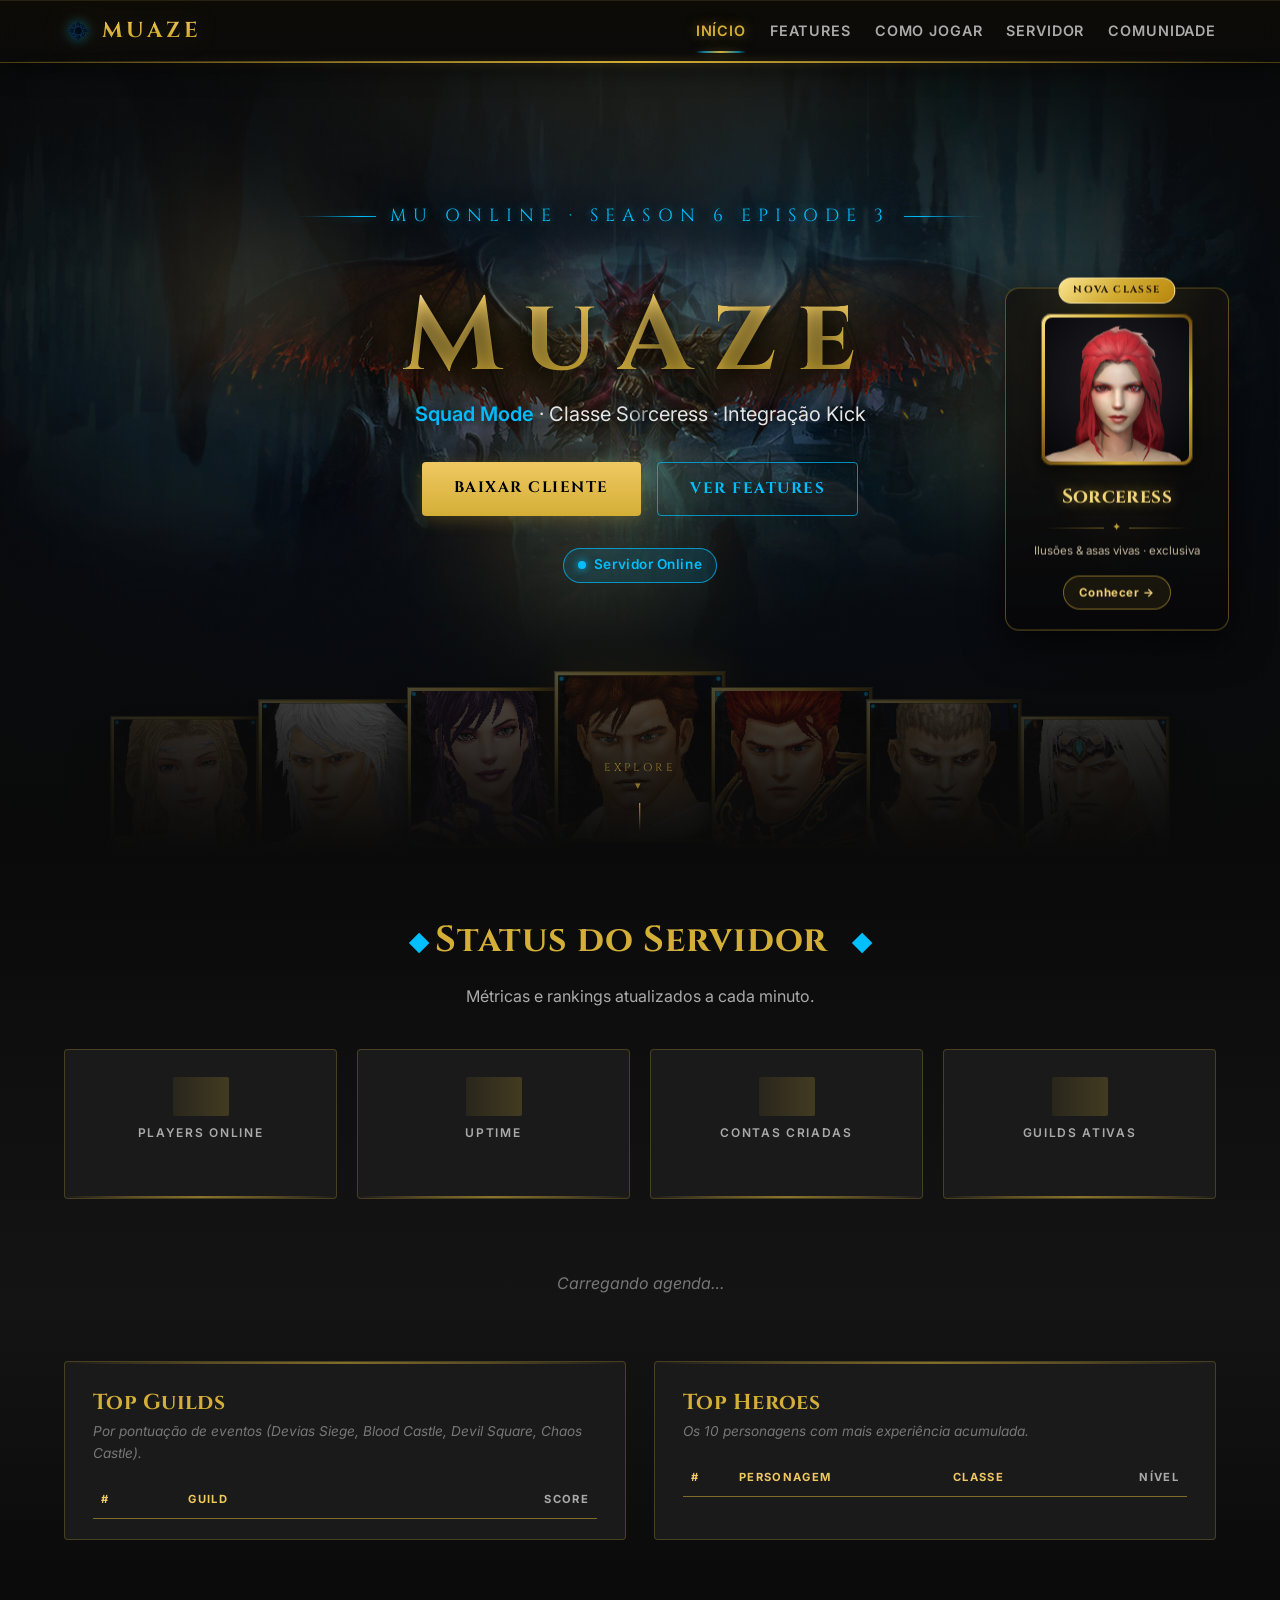
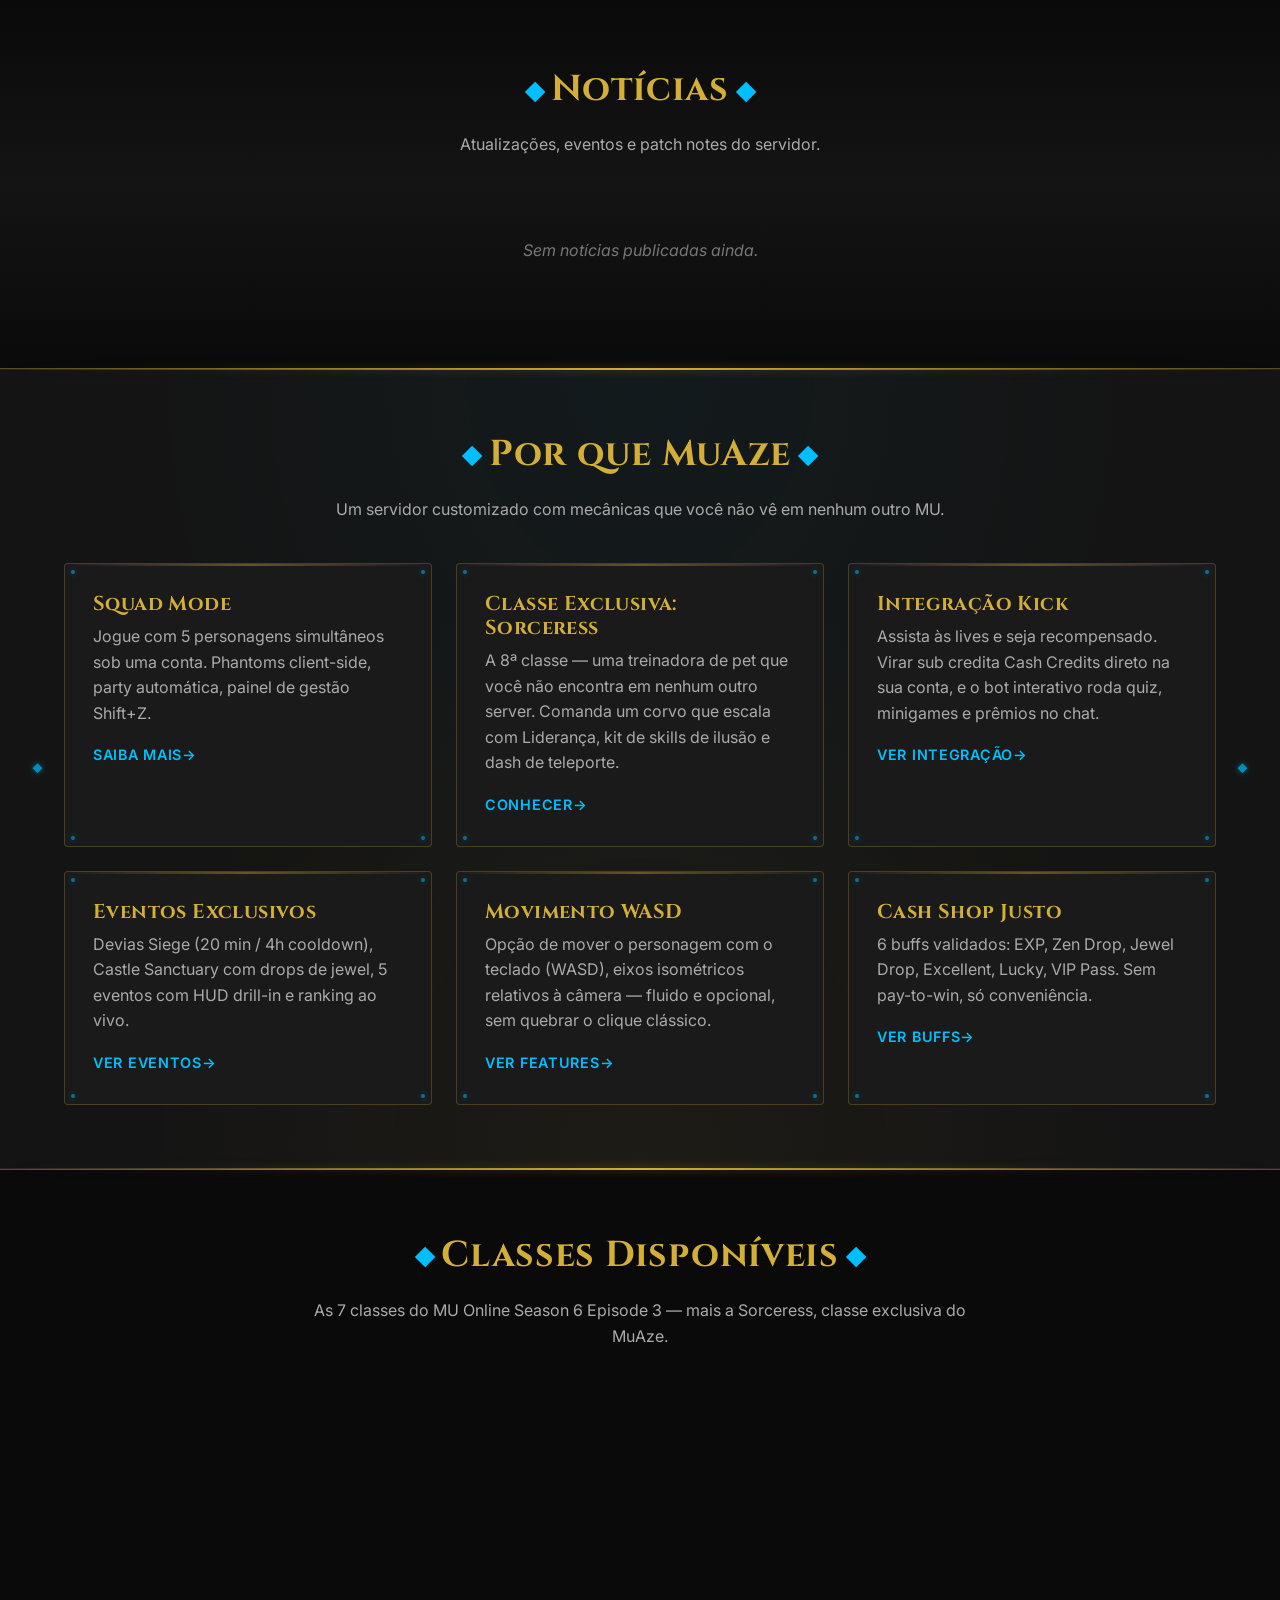
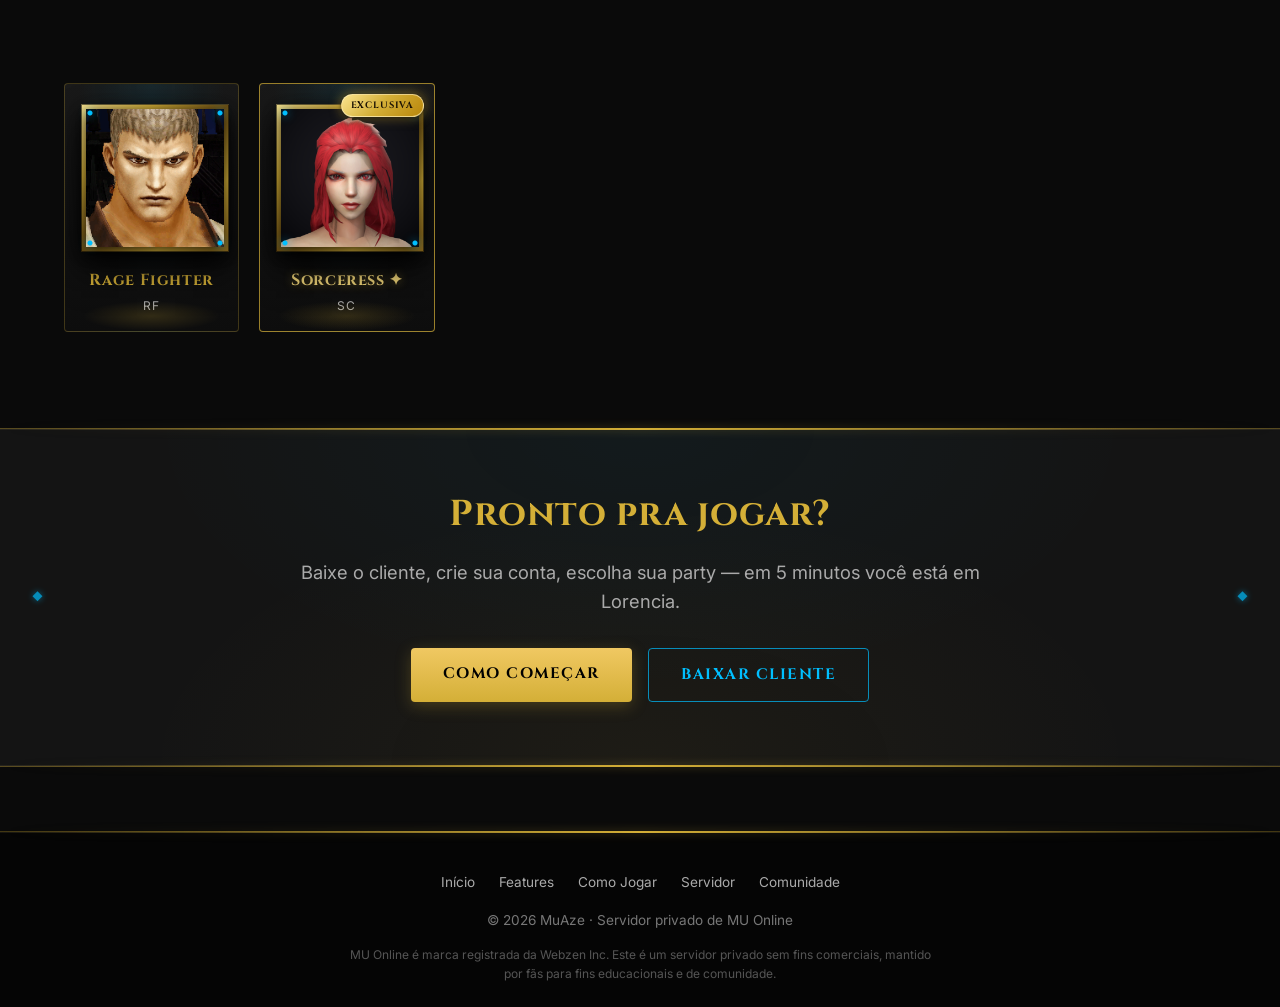
==== commit f4c3a00f: "feat(site): rearranja o card NOVA CLASSE — foco em ilusões/asas (não pet) + visual mais caprichado T" ====
--- a/index.html
+++ b/index.html
@@ -73,7 +73,8 @@
         <span class="hero-feature-badge">NOVA CLASSE</span>
         <span class="hero-feature-frame"><img src="assets/img/class-sorc.png?v=3" alt="Sorceress" loading="lazy"></span>
         <span class="hero-feature-name">Sorceress</span>
-        <span class="hero-feature-tag">Treinadora de corvo · exclusiva</span>
+        <span class="hero-feature-flourish" aria-hidden="true">✦</span>
+        <span class="hero-feature-tag">Ilusões &amp; asas vivas · exclusiva</span>
         <span class="hero-feature-cta">Conhecer →</span>
     </a>
     <div class="hero-scroll-cue" aria-hidden="true"><span data-content="hero.scrollCue">Explore</span><br>▾</div>
--- a/assets/css/main.css
+++ b/assets/css/main.css
@@ -476,8 +476,8 @@
     display: flex;
     flex-direction: column;
     align-items: center;
-    gap: 0.5rem;
-    padding: 1rem 1rem 1.15rem;
+    gap: 0.45rem;
+    padding: 1.6rem 1.1rem 1.25rem;
     text-decoration: none;
     border: 1px solid rgba(212, 175, 55, 0.4);
     border-radius: 14px;
@@ -499,13 +499,17 @@
     50%      { box-shadow: 0 12px 40px rgba(0, 0, 0, 0.7), 0 0 40px rgba(212, 175, 55, 0.5); }
 }
 .hero-feature-badge {
-    position: relative;
+    position: absolute;
+    top: -11px;
+    left: 50%;
+    transform: translateX(-50%);
     overflow: hidden;
-    padding: 4px 12px;
+    padding: 4px 14px;
     font-family: 'Cinzel', serif;
     font-size: 0.62rem;
     font-weight: 700;
-    letter-spacing: 0.12em;
+    letter-spacing: 0.14em;
+    white-space: nowrap;
     text-transform: uppercase;
     color: #1c1304;
     background: linear-gradient(135deg, #fbe48f 0%, #d4af37 48%, #b8860b 100%);
@@ -542,25 +546,56 @@
     border-radius: 7px;
 }
 .hero-feature-name {
+    margin-top: 0.55rem;
     font-family: 'Cinzel', serif;
-    font-size: 1.08rem;
+    font-size: 1.2rem;
     font-weight: 700;
+    letter-spacing: 0.02em;
     color: #f3d77a;
-    text-shadow: 0 0 10px rgba(212, 175, 55, 0.5);
+    text-shadow: 0 0 12px rgba(212, 175, 55, 0.55);
+}
+.hero-feature-flourish {
+    display: flex;
+    align-items: center;
+    justify-content: center;
+    gap: 0.5rem;
+    width: 78%;
+    color: #d4af37;
+    font-size: 0.66rem;
+    opacity: 0.9;
+}
+.hero-feature-flourish::before,
+.hero-feature-flourish::after {
+    content: '';
+    height: 1px;
+    flex: 1;
+    background: linear-gradient(90deg, transparent, rgba(212, 175, 55, 0.55));
+}
+.hero-feature-flourish::after {
+    background: linear-gradient(90deg, rgba(212, 175, 55, 0.55), transparent);
 }
 .hero-feature-tag {
-    font-size: 0.7rem;
-    color: #b7ad99;
+    font-size: 0.72rem;
+    line-height: 1.35;
+    color: #c3b89f;
 }
 .hero-feature-cta {
-    margin-top: 0.1rem;
-    font-size: 0.74rem;
+    margin-top: 0.55rem;
+    padding: 0.42rem 0.95rem;
+    border: 1px solid rgba(212, 175, 55, 0.55);
+    border-radius: 999px;
+    font-size: 0.72rem;
     font-weight: 700;
-    letter-spacing: 0.04em;
-    color: #d4af37;
-    transition: color 0.2s ease;
-}
-.hero-feature:hover .hero-feature-cta { color: #fbe48f; }
+    letter-spacing: 0.05em;
+    color: #f0d27a;
+    background: rgba(212, 175, 55, 0.08);
+    transition: background 0.2s ease, color 0.2s ease, border-color 0.2s ease;
+}
+.hero-feature:hover .hero-feature-cta {
+    background: rgba(212, 175, 55, 0.2);
+    border-color: rgba(212, 175, 55, 0.85);
+    color: #fff3cf;
+}
 @media (max-width: 1100px) {
     .hero-feature { display: none; }
 }
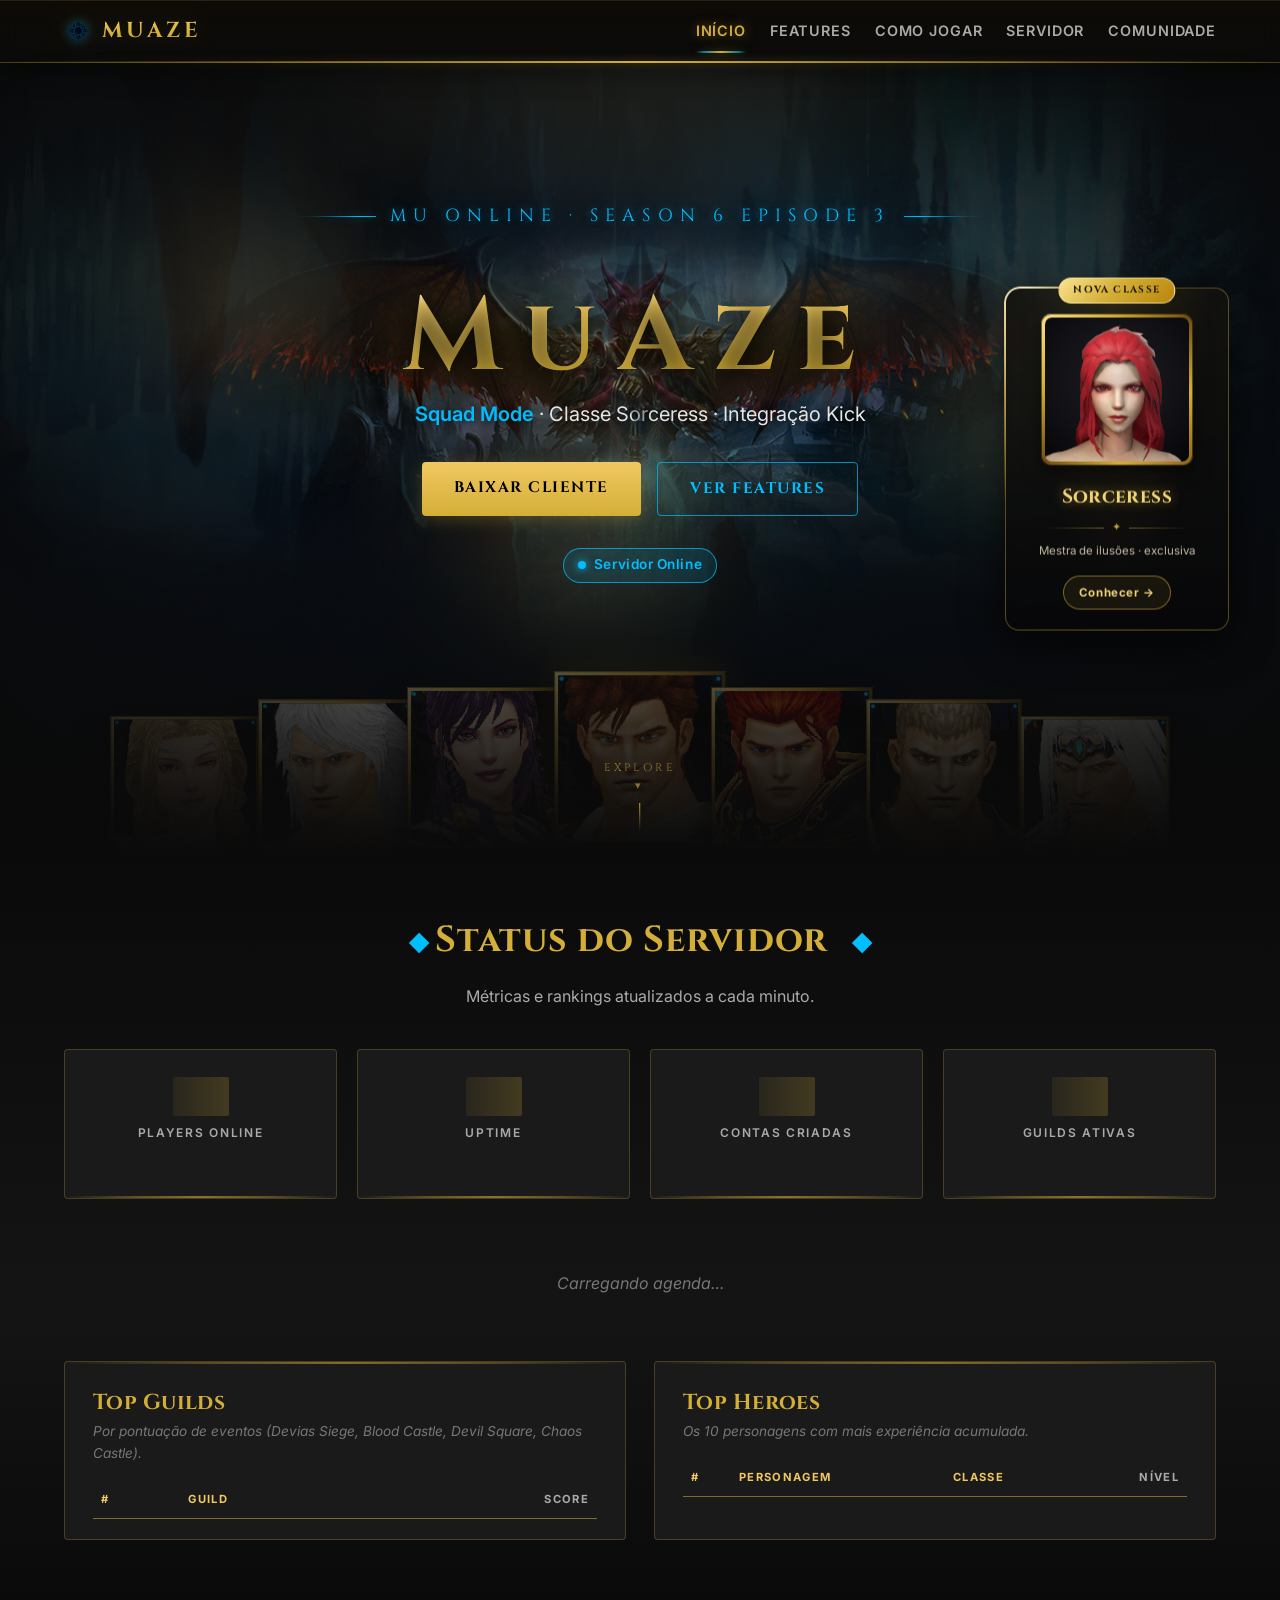
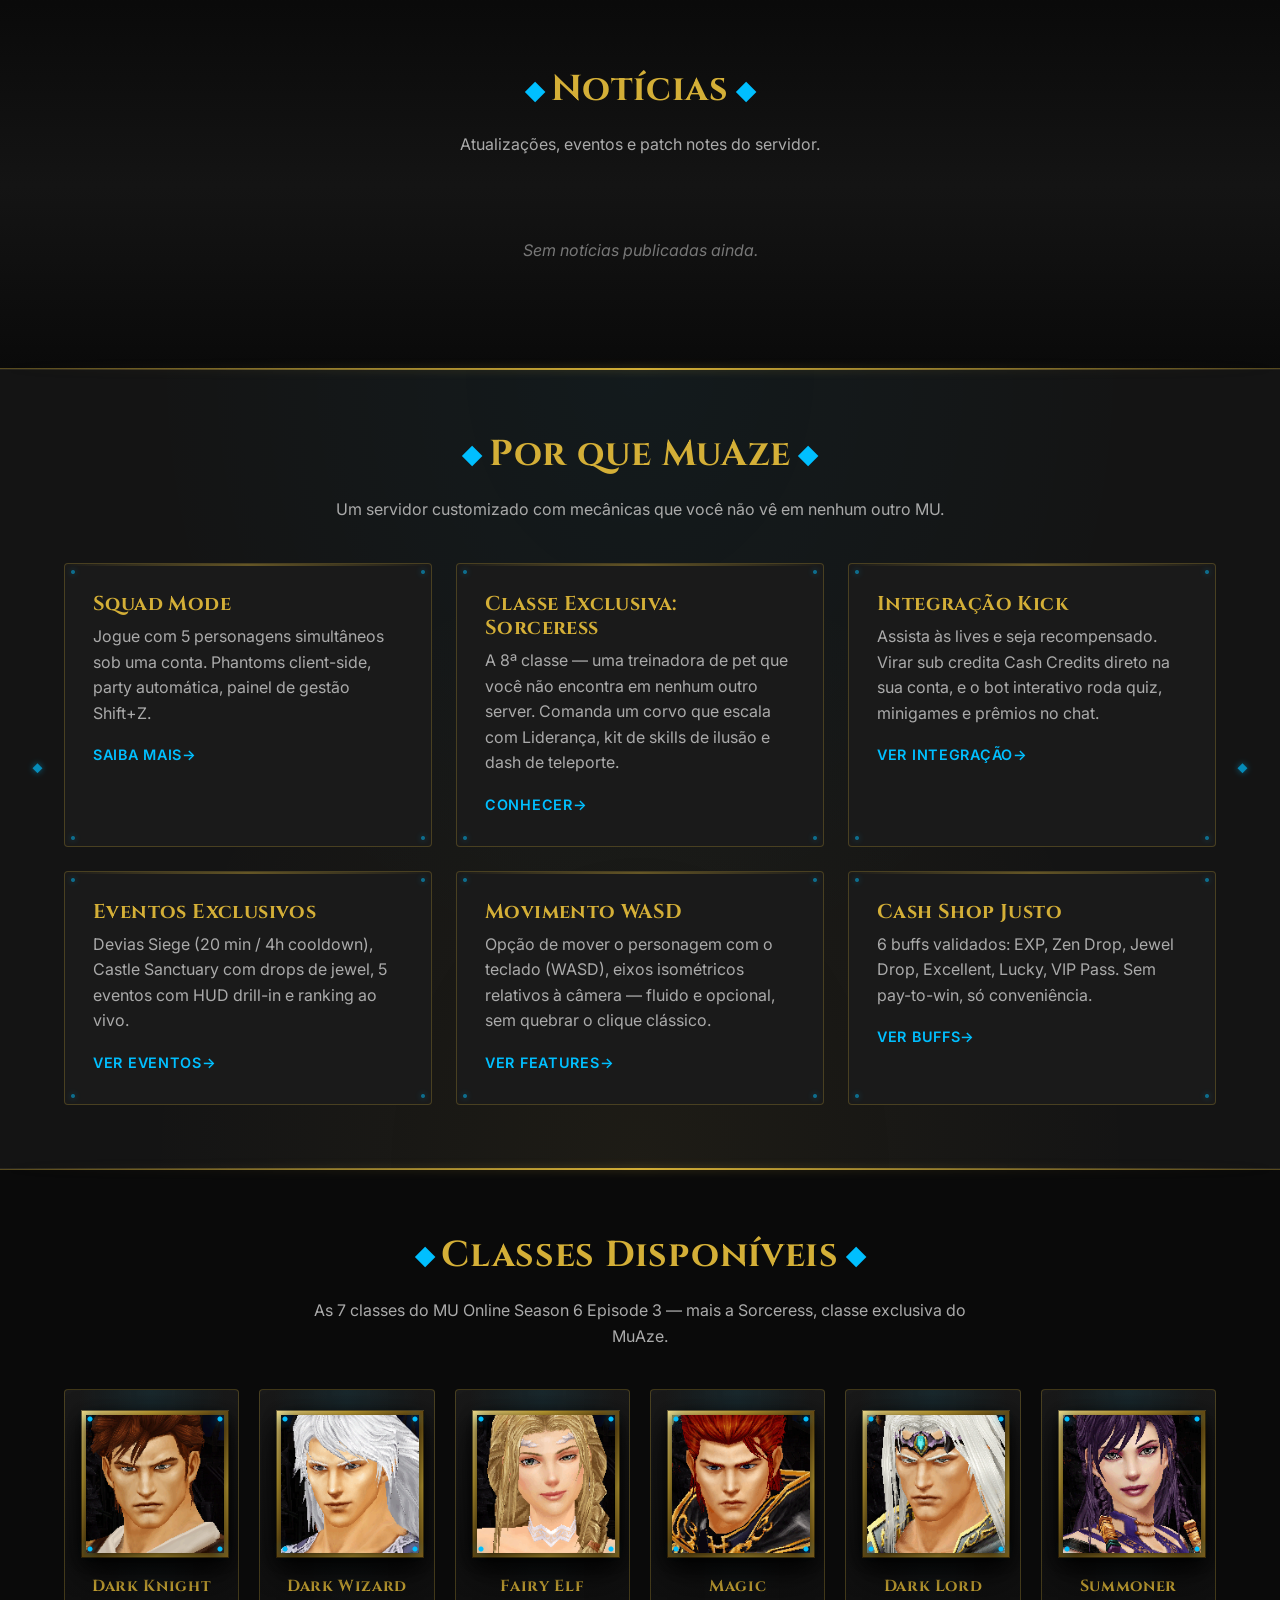
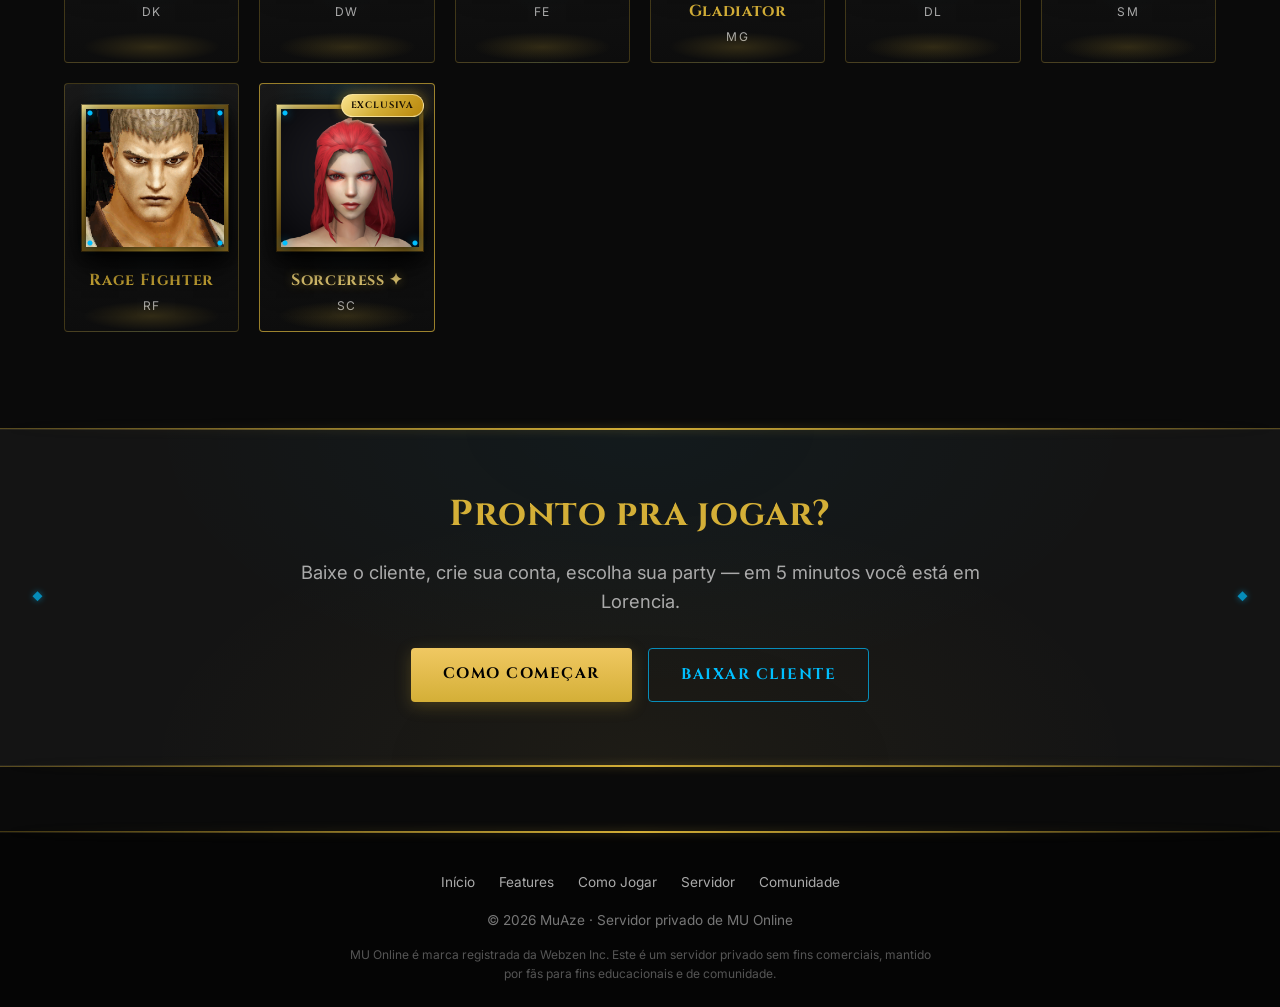
==== commit b9e0909e: "feat(site): 'Mestra de ilusões' + efeitos no card NOVA CLASSE (sparkles, shine no retrato, borda gir" ====
--- a/index.html
+++ b/index.html
@@ -70,11 +70,12 @@
         <p class="mt-2"><span class="status" data-content="site.serverStatusLabel">Servidor Online</span></p>
     </div>
     <a class="hero-feature" href="features.html#sorceress" aria-label="Nova classe exclusiva: Sorceress">
+        <span class="hero-feature-sparks" aria-hidden="true"><i></i><i></i><i></i><i></i><i></i><i></i><i></i></span>
         <span class="hero-feature-badge">NOVA CLASSE</span>
         <span class="hero-feature-frame"><img src="assets/img/class-sorc.png?v=3" alt="Sorceress" loading="lazy"></span>
         <span class="hero-feature-name">Sorceress</span>
         <span class="hero-feature-flourish" aria-hidden="true">✦</span>
-        <span class="hero-feature-tag">Ilusões &amp; asas vivas · exclusiva</span>
+        <span class="hero-feature-tag">Mestra de ilusões · exclusiva</span>
         <span class="hero-feature-cta">Conhecer →</span>
     </a>
     <div class="hero-scroll-cue" aria-hidden="true"><span data-content="hero.scrollCue">Explore</span><br>▾</div>
--- a/assets/css/main.css
+++ b/assets/css/main.css
@@ -535,8 +535,28 @@
     height: 152px;
     padding: 4px;
     border-radius: 10px;
+    overflow: hidden;
     background: linear-gradient(135deg, #fbe48f 0%, #d4af37 25%, #6e4f12 50%, #d4af37 75%, #8a651a 100%);
     box-shadow: inset 0 0 0 1px rgba(0, 0, 0, 0.55), 0 6px 18px rgba(0, 0, 0, 0.6);
+}
+/* light sweep across the portrait — echoes her reactive glow */
+.hero-feature-frame::after {
+    content: '';
+    position: absolute;
+    top: -30%;
+    left: -65%;
+    width: 45%;
+    height: 160%;
+    background: linear-gradient(100deg, transparent 0%, rgba(255, 255, 255, 0.45) 50%, transparent 100%);
+    transform: rotate(8deg);
+    animation: frame-shine 4.6s ease-in-out infinite;
+    pointer-events: none;
+    z-index: 2;
+}
+@keyframes frame-shine {
+    0%   { left: -65%; }
+    55%  { left: 135%; }
+    100% { left: 135%; }
 }
 .hero-feature-frame img {
     display: block;
@@ -596,13 +616,78 @@
     border-color: rgba(212, 175, 55, 0.85);
     color: #fff3cf;
 }
+.hero-feature-badge { z-index: 5; }
+
+/* rotating gold border light (legendary-card feel) */
+@property --ring-angle {
+    syntax: '<angle>';
+    initial-value: 0deg;
+    inherits: false;
+}
+.hero-feature::after {
+    content: '';
+    position: absolute;
+    inset: -1.5px;
+    border-radius: 16px;
+    padding: 1.6px;
+    background: conic-gradient(from var(--ring-angle),
+        transparent 0deg 248deg,
+        rgba(255, 210, 90, 0.6) 300deg,
+        rgba(255, 245, 200, 0.95) 332deg,
+        rgba(212, 175, 55, 0.5) 352deg,
+        transparent 360deg);
+    -webkit-mask: linear-gradient(#000 0 0) content-box, linear-gradient(#000 0 0);
+    -webkit-mask-composite: xor;
+            mask: linear-gradient(#000 0 0) content-box, linear-gradient(#000 0 0);
+            mask-composite: exclude;
+    animation: feature-ring 5s linear infinite;
+    pointer-events: none;
+    z-index: 1;
+}
+@keyframes feature-ring {
+    to { --ring-angle: 360deg; }
+}
+
+/* floating magic sparkles */
+.hero-feature-sparks {
+    position: absolute;
+    inset: 0;
+    border-radius: 14px;
+    overflow: hidden;
+    pointer-events: none;
+}
+.hero-feature-sparks i {
+    position: absolute;
+    width: 4px;
+    height: 4px;
+    border-radius: 50%;
+    background: radial-gradient(circle, #fff6d5 0%, #f0d27a 55%, transparent 72%);
+    box-shadow: 0 0 6px 1px rgba(255, 220, 120, 0.8);
+    opacity: 0;
+    animation: spark-twinkle 3.4s ease-in-out infinite;
+}
+@keyframes spark-twinkle {
+    0%, 100% { opacity: 0; transform: translateY(7px) scale(0.5); }
+    50%      { opacity: 1; transform: translateY(-5px) scale(1); }
+}
+.hero-feature-sparks i:nth-child(1) { left: 13%; top: 33%; animation-delay: 0s; }
+.hero-feature-sparks i:nth-child(2) { left: 84%; top: 22%; animation-delay: 0.5s; }
+.hero-feature-sparks i:nth-child(3) { left: 21%; top: 66%; width: 3px; height: 3px; animation-delay: 1s; }
+.hero-feature-sparks i:nth-child(4) { left: 79%; top: 60%; animation-delay: 1.6s; }
+.hero-feature-sparks i:nth-child(5) { left: 50%; top: 12%; width: 5px; height: 5px; animation-delay: 2.2s; }
+.hero-feature-sparks i:nth-child(6) { left: 64%; top: 80%; width: 3px; height: 3px; animation-delay: 0.9s; }
+.hero-feature-sparks i:nth-child(7) { left: 35%; top: 86%; animation-delay: 2.7s; }
+
 @media (max-width: 1100px) {
     .hero-feature { display: none; }
 }
 @media (prefers-reduced-motion: reduce) {
     .hero-feature,
+    .hero-feature::after,
     .hero-feature-badge,
-    .hero-feature-badge::after { animation: none; }
+    .hero-feature-badge::after,
+    .hero-feature-frame::after,
+    .hero-feature-sparks i { animation: none; }
 }
 
 /* ----- Character lineup behind hero text ----- */
